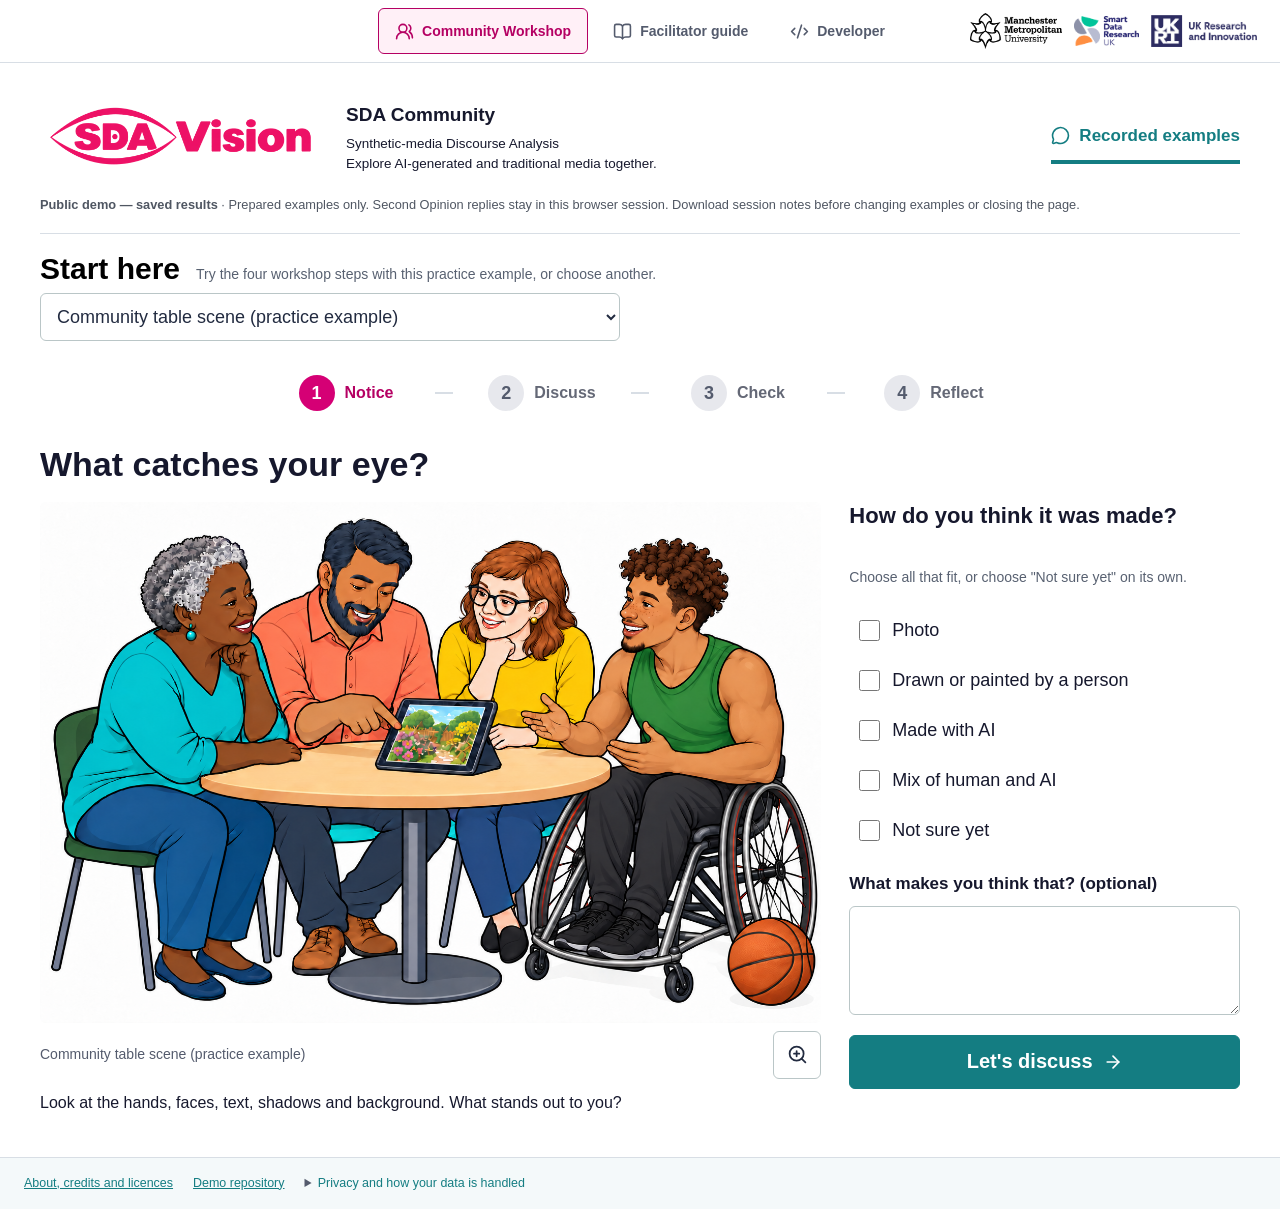
==== site/index.html @ c9534b3e "Add podcast source exploration and matching session previews" ====
<!doctype html>
<html lang="en" data-theme="studio">
  <head>
    <meta charset="UTF-8" />
    <meta name="viewport" content="width=device-width, initial-scale=1.0" />
    <title>SDA Vision | Synthetic media research and community workshops</title>
    <link rel="icon" type="image/png" href="./branding/sda-vision-favicon.png?v=20260927">
    <meta name="description" content="SDA Vision (Synthetic-media Discourse Analysis). Explore AI-generated and traditional media through prepared examples, saved assessments and community workshop activities.">
    <meta name="author" content="Dr Sam Martin, Synthetic Realities, Manchester Metropolitan University">
    <link rel="canonical" href="https://synthetic-realities.github.io/sda-vision-demo/">
    <link rel="sitemap" type="application/xml" href="https://synthetic-realities.github.io/sda-vision-demo/sitemap.xml">
    <meta property="og:type" content="website">
    <meta property="og:site_name" content="Synthetic Realities — SDA Vision">
    <meta property="og:locale" content="en_GB">
    <meta property="og:title" content="SDA Vision | Synthetic media research and community workshops">
    <meta property="og:description" content="SDA Vision (Synthetic-media Discourse Analysis). Explore AI-generated and traditional media through prepared examples, saved assessments and community workshop activities.">
    <meta property="og:url" content="https://synthetic-realities.github.io/sda-vision-demo/">
    <meta property="og:image" content="https://synthetic-realities.github.io/sda-vision-demo/guides/social-preview.png">
    <meta property="og:image:alt" content="SDA Vision Community Workshop with an illustrated discussion activity.">
    <meta name="twitter:card" content="summary_large_image">
    <meta name="twitter:title" content="SDA Vision | Synthetic media research and community workshops">
    <meta name="twitter:description" content="SDA Vision (Synthetic-media Discourse Analysis). Explore AI-generated and traditional media through prepared examples, saved assessments and community workshop activities.">
    <meta name="twitter:image" content="https://synthetic-realities.github.io/sda-vision-demo/guides/social-preview.png">
    <meta name="twitter:image:alt" content="SDA Vision Community Workshop with an illustrated discussion activity.">
    <script>
      // Apply the saved theme and text size before first paint so users do
      // not see a flash of the defaults. Defaults: Studio bright, standard size.
      try {
        var t = localStorage.getItem("sda-theme");
        document.documentElement.dataset.theme =
          ["studio", "dark", "light", "console", "pulse", "ppie"].indexOf(t) >= 0 ? t : "studio";
        var s = localStorage.getItem("sda-textsize");
        if (s === "large" || s === "workshop")
          document.documentElement.dataset.textsize = s;
      } catch (e) { /* storage unavailable: keep the defaults */ }
    </script>
    <script type="module" crossorigin src="./assets/main-IqiGsA6s.js"></script>
    <link rel="stylesheet" crossorigin href="./assets/main-DRxDLyf5.css">
  </head>
  <body>
    <div id="root"></div>
  </body>
</html>
---- site/assets/main-DRxDLyf5.css ----
.facilitator-guide{box-sizing:border-box;width:100%;margin:0;padding:8px 40px 24px;color:#172732;background:#fff;font:1.05rem/1.65 Arial,sans-serif}.facilitator-guide *{box-sizing:border-box}.facilitator-guide a{color:#086f75;text-underline-offset:3px}.facilitator-guide a:focus-visible{outline:3px solid #d50075;outline-offset:5px}.facilitator-guide .eyebrow{color:#b50063;text-transform:uppercase;font-weight:700;font-size:.8rem;letter-spacing:.08em}.facilitator-guide .hero{display:grid;grid-template-columns:minmax(0,1fr) 300px;grid-template-areas:"brand brand" "intro cover" "actions actions";gap:22px 32px;align-items:stretch;padding:0 0 26px}.facilitator-guide .guide-brand-row{grid-area:brand}.facilitator-guide .guide-intro{grid-area:intro;min-width:0}.facilitator-guide .guide-intro p:last-child{margin-bottom:0}.facilitator-guide .hero>.actions{grid-area:actions}.facilitator-guide .hero>figure{grid-area:cover;position:relative;margin:0;min-width:0}.facilitator-guide .hero .cover{position:absolute;right:0;height:100%;width:auto;max-width:100%;object-fit:contain;object-position:right top}.facilitator-guide h1{font-size:clamp(2.25rem,5vw,3.6rem);line-height:1.07;letter-spacing:-.025em;margin:12px 0 22px;max-width:720px}.facilitator-guide h2{font-size:1.8rem;line-height:1.2;margin:0 0 16px}.facilitator-guide h3{font-size:1.5rem;line-height:1.2;margin:6px 0 12px}.facilitator-guide p{margin:0 0 18px}.facilitator-guide .lead{font-size:1.3rem;line-height:1.5}.facilitator-guide .cover{width:100%;height:auto;box-shadow:0 5px 24px #14373d1a;border:1px solid #dbe6e7}.facilitator-guide .button{display:inline-flex;align-items:center;justify-content:center;background:#007e83;color:#fff;padding:12px 20px;border-radius:7px;text-decoration:none;font-weight:700;min-height:48px}.facilitator-guide .button:hover{background:#00646a}.facilitator-guide .actions{display:flex;gap:16px;align-items:center;flex-wrap:wrap}.facilitator-guide .steps{display:grid;grid-template-columns:repeat(4,1fr);gap:12px;padding:10px 0 36px}.facilitator-guide .steps span{padding:12px 16px;border-radius:6px;font-weight:700}.facilitator-guide .steps span:nth-child(1){background:#ffe36b}.facilitator-guide .steps span:nth-child(2){background:#bcebed}.facilitator-guide .steps span:nth-child(3){background:#ccebc9}.facilitator-guide .steps span:nth-child(4){background:#ffd6bb}.facilitator-guide .how{padding:30px 0;border-top:1px solid #dce5e6}.facilitator-guide .how ol{padding-left:24px;display:grid;gap:12px}.facilitator-guide .previews{padding:30px 0}.facilitator-guide .preview-grid{display:grid;grid-template-columns:repeat(2,minmax(0,1fr));gap:28px;margin-top:24px}.facilitator-guide .activity{padding:22px;background:#fff;border:1px solid #d5e2e3;border-radius:12px}.facilitator-guide .activity:first-child{border-top:6px solid #edcc45}.facilitator-guide .activity:last-child{border-top:6px solid #36bcc3}.facilitator-guide .activity figure{margin:18px 0 0}.facilitator-guide .activity img{display:block;width:100%;height:auto;border:1px solid #dce5e6}.facilitator-guide .activity figcaption{font-size:.875rem;margin-top:10px;color:#4a6067}.facilitator-guide .download{background:#eef7f7;border-left:5px solid #007e83;padding:28px;border-radius:8px;margin:24px 0 40px}.facilitator-guide .download small{display:block;margin-top:14px;color:#425960}.facilitator-guide .guide-credit{border-top:1px solid #d5e2e3;padding-top:24px;font-size:.875rem;color:#425960}@media(max-width:650px){.facilitator-guide{padding:8px 20px 20px}.facilitator-guide .hero{grid-template-columns:1fr;grid-template-areas:"brand" "intro" "cover" "actions";gap:20px;padding:0 0 16px}.facilitator-guide .hero>figure{display:block;max-width:300px;width:100%;justify-self:center}.facilitator-guide .hero .cover{position:static;display:block;height:auto;width:100%}.facilitator-guide .lead{font-size:1.2rem}.facilitator-guide .steps{grid-template-columns:repeat(2,1fr);gap:8px;padding-bottom:26px}.facilitator-guide .preview-grid{grid-template-columns:1fr;gap:22px}.facilitator-guide .activity{padding:16px}.facilitator-guide .download{padding:22px}.facilitator-guide h2{font-size:1.6rem}}.facilitator-guide .guide-brand-title{color:#ed116f;font-family:Arial Black,Arial,sans-serif;font-weight:900;font-size:clamp(1.9rem,3.5vw,2.8rem);line-height:1.15;letter-spacing:0;margin:4px 0 18px}.facilitator-guide .guide-invitation{font-size:1.65rem;font-weight:750;line-height:1.25;margin-bottom:20px}.facilitator-guide .guide-brand-row{display:flex;align-items:center;gap:24px;margin-bottom:0}.facilitator-guide .guide-brand-row .sda-brand-logo{width:220px;flex:none}.facilitator-guide .guide-brand-row .guide-brand-title{margin:0;font-size:clamp(1.5rem,2.5vw,2rem)}@media(max-width:650px){.facilitator-guide .hero{grid-template-columns:1fr}.facilitator-guide .guide-brand-row{gap:15px}.facilitator-guide .guide-brand-row .sda-brand-logo{width:150px}.facilitator-guide .guide-brand-row .guide-brand-title{font-size:1.25rem}}.audio-preview{position:relative;width:100%;min-width:0;padding:12px;color:#16383b;background:#f3f7f8;border-radius:6px}.audio-preview-artwork{display:grid;place-items:center;min-height:100px}.audio-preview-artwork img{display:block;width:100%;height:auto;object-fit:contain}.audio-preview-controls{position:relative;z-index:1;display:flex;flex-wrap:wrap;align-items:center;justify-content:center;gap:8px 14px;width:fit-content;max-width:100%;margin:12px auto 0;padding:8px 12px;background:#fff;border:1px solid #b8cdcf;border-radius:12px;box-shadow:0 2px 8px #16383b14}.audio-preview-badge{display:flex;align-items:center;gap:8px;color:#116d73;font-size:14px;font-weight:700}.audio-preview-controls audio{display:block;width:300px;max-width:100%;height:42px}@media(max-width:520px){.audio-preview{padding:8px}.audio-preview-controls{width:100%;padding:8px;gap:4px}}:root{color-scheme:dark;--bg: #0c1018;--panel: #141b27;--panel-2: #1b2433;--line: #27303f;--text: #e7edf5;--muted: #8d9bb0;--accent: #4f8cff;--good: #2fbf71;--warn: #f0a830;--danger: #ef5b5b;--partial: #d98324;--pending: #7c89a0;--on-accent: #ffffff;--pop: #4f8cff;--graph-bg: #0c1018;--graph-label: #aeb9cc;--graph-lit: #ffffff;--graph-pin: #ffd166;--radius: 12px}:root[data-theme=light]{color-scheme:light;--bg: #f2f4f8;--panel: #ffffff;--panel-2: #eaeef5;--line: #d3dae5;--text: #1c2433;--muted: #556275;--accent: #2f66d0;--good: #177a45;--warn: #8a5a00;--danger: #c23434;--partial: #96530f;--pending: #5d6b82;--on-accent: #ffffff;--pop: #2f66d0;--graph-bg: #ffffff;--graph-label: #47556b;--graph-lit: #1c2433;--graph-pin: #a8730a}:root[data-theme=console]{color-scheme:light;--bg: #f6f1e6;--panel: #ffffff;--panel-2: #f0f2ee;--line: #d9dede;--text: #252a2b;--muted: #596467;--accent: #0a7575;--good: #3e7a16;--warn: #8f6400;--danger: #c13f14;--partial: #9c5605;--pending: #5d6b78;--on-accent: #ffffff;--pop: #c0177b;--graph-bg: #ffffff;--graph-label: #4e5a5d;--graph-lit: #252a2b;--graph-pin: #8f6400}:root[data-theme=console] .topbar{background:linear-gradient(135deg,#17b7b7,#0da3a3);border-bottom-color:#0a7575}:root[data-theme=console] .topbar h1,:root[data-theme=console] .topbar p,:root[data-theme=console] .ver{color:#053238}:root[data-theme=console] .topbar p{opacity:.85}:root[data-theme=console] .logo{background:linear-gradient(135deg,#0a7575,#c0177b)}:root[data-theme=pulse]{color-scheme:dark;--bg: #0c1a1e;--panel: #122429;--panel-2: #193138;--line: #28464e;--text: #f3eedf;--muted: #9fb4af;--accent: #1fcfcf;--good: #82c341;--warn: #f7c51e;--danger: #ff7a4d;--partial: #e8963c;--pending: #82a0a8;--on-accent: #06282c;--pop: #ff5cae;--graph-bg: #0c1a1e;--graph-label: #a9beb9;--graph-lit: #f3eedf;--graph-pin: #f7c51e}:root[data-theme=pulse] .topbar{border-bottom:2px solid var(--pop)}:root[data-theme=pulse] .logo{background:linear-gradient(135deg,#f52fa0,#17b7b7)}:root[data-theme=pulse] .ver{color:var(--pop)}:root[data-theme=ppie]{color-scheme:light;--bg: #efece6;--panel: #ffffff;--panel-2: #f5f2ec;--line: #d8d3cb;--text: #2b2d42;--muted: #6b6b6b;--accent: #1a6b69;--good: #3e7a16;--warn: #8f6400;--danger: #c42b0e;--partial: #a64b00;--pending: #66716f;--on-accent: #ffffff;--pop: #c42b0e;--graph-bg: #ffffff;--graph-label: #4e5a58;--graph-lit: #2b2d42;--graph-pin: #8f6400}:root[data-theme=ppie] body,:root[data-theme=ppie] button,:root[data-theme=ppie] select,:root[data-theme=ppie] textarea{font-family:Arial,Helvetica Neue,sans-serif}:root[data-theme=ppie] h1,:root[data-theme=ppie] h2,:root[data-theme=ppie] h3{font-family:Arial Black,Arial Bold,Arial,sans-serif;letter-spacing:.01em}:root[data-theme=ppie] .mono{font-family:Courier New,ui-monospace,monospace}:root[data-theme=ppie] .topbar{border-bottom:3px solid transparent;border-image:linear-gradient(90deg,#e63312 0 25%,#ff751f 0 50%,#2aafab 0 75%,#7dd857 0) 1}:root[data-theme=ppie] .logo{background:linear-gradient(135deg,#1a6b69,#e63312)}:root[data-theme=ppie] .ver{color:var(--pop)}:root[data-textsize=large]{font-size:18.8px}:root[data-textsize=large] body{font-size:20px}:root[data-textsize=workshop]{font-size:21.6px}:root[data-textsize=workshop] body{font-size:23px;line-height:1.6}*{box-sizing:border-box}body{margin:0;font-family:-apple-system,BlinkMacSystemFont,Segoe UI,Roboto,sans-serif;font-size:17px;background:var(--bg);color:var(--text);line-height:1.55}h1,h2,h3{margin:0}button{font-family:inherit}.muted{color:var(--muted)}.small{font-size:.82rem}.mono{font-family:ui-monospace,SF Mono,Menlo,monospace;font-size:.82rem}.topbar{display:flex;justify-content:space-between;align-items:center;gap:1rem;padding:1rem 1.5rem;border-bottom:1px solid var(--line);background:var(--panel);flex-wrap:wrap}.brand{display:flex;gap:.9rem;align-items:center}.logo{width:44px;height:44px;border-radius:10px;display:grid;place-items:center;background:linear-gradient(135deg,var(--accent),#8a5bff);font-weight:700;color:#fff}.topbar h1{font-size:1.25rem}.ver{color:var(--accent);font-size:.9rem}.dev-badge{margin-left:.5rem;font-size:.62rem;font-weight:700;letter-spacing:.08em;background:var(--warn);color:var(--bg);padding:.1rem .4rem;border-radius:5px;vertical-align:middle}.dev-badge.demo-badge{background:var(--accent);color:var(--on-accent)}.showcase-banner{margin:0;padding:.7rem 1.5rem;font-size:.85rem;line-height:1.5;background:linear-gradient(90deg,#4f8cff29,#4f8cff0f);border-bottom:1px solid var(--line);color:var(--text)}.showcase-banner strong{color:var(--accent)}.view-toggle{margin-top:.4rem;font-size:.72rem;background:var(--panel-2);border:1px solid var(--line);color:var(--muted);padding:.25rem .55rem;border-radius:7px;cursor:pointer}.view-toggle:hover{border-color:var(--accent);color:var(--text)}.theme-btn{flex:none;font-size:.72rem;background:var(--panel-2);border:1px solid var(--line);color:var(--muted);padding:.3rem .65rem;border-radius:999px;cursor:pointer}.theme-btn:hover{border-color:var(--accent);color:var(--text)}.theme-select{flex:none;font-size:.72rem;background:var(--panel-2);border:1px solid var(--line);color:var(--muted);padding:.28rem .5rem;border-radius:999px;cursor:pointer;font-family:inherit}.theme-select:hover{border-color:var(--accent);color:var(--text)}.topbar p{margin:.15rem 0 0;color:var(--muted);font-size:.82rem;max-width:48ch}.chips{display:flex;gap:.4rem;flex-wrap:wrap}.chip{font-size:.72rem;padding:.25rem .6rem;border-radius:999px;border:1px solid var(--line);background:var(--panel-2);color:var(--muted);display:inline-flex;gap:.35rem;align-items:center}.chip:before{content:"";width:7px;height:7px;border-radius:50%;background:var(--pending)}.chip.ready:before{background:var(--good)}.chip.unconfigured:before,.chip.missing:before{background:var(--danger)}.chip.pending:before{background:var(--warn)}.chip.disabled:before{background:var(--pending)}.layout{display:grid;grid-template-columns:360px 1fr;gap:1.25rem;padding:1.25rem 1.5rem;align-items:start}@media(max-width:900px){.layout{grid-template-columns:1fr}}.layout>*{min-width:0}.panel{background:var(--panel);border:1px solid var(--line);border-radius:var(--radius);padding:1.1rem}.left-col{display:grid;gap:1.25rem;align-content:start;min-width:0}.left-col>*{min-width:0}.results-panel{min-width:0}.evidence-cols>*,.graph-wrap>*,.batch-rows,.batch-item,.batch-detail{min-width:0}.batch-queue-summary{cursor:pointer;font-size:.95rem;overflow-wrap:anywhere}.batch-queue-summary:focus-visible{outline:2px solid var(--accent);outline-offset:5px}.batch-queue-content{margin-top:.8rem;min-width:0}.queue-actions{display:flex;gap:.4rem;flex-wrap:wrap;align-items:center}.small-btn{font-size:.72rem;padding:.3rem .5rem}.qrun{font-size:.6rem;font-weight:700;letter-spacing:.05em;text-transform:uppercase;color:var(--good);border:1px solid var(--good);border-radius:5px;padding:.05rem .3rem;flex:none}.qrow.run{opacity:.55}.batch-next{margin:.6rem 0 0;font-size:.8rem;color:var(--accent)}.batch-next code{color:var(--text)}.queue-list{list-style:none;margin:.7rem 0;padding:0;display:grid;grid-template-columns:minmax(0,1fr);gap:.35rem;max-height:300px;overflow-y:auto;overflow-x:hidden}.qrow{display:flex;align-items:center;gap:.5rem;padding:.3rem;border:1px solid var(--line);border-radius:8px;background:var(--panel-2)}.qrow.on{border-color:var(--accent)}.qrow.disabled{opacity:.45}.qthumb{width:38px;height:38px;border-radius:6px;object-fit:cover;flex:none;background:var(--bg)}.qthumb.qtype{display:grid;place-items:center;font-size:.6rem;font-weight:700;color:var(--muted);border:1px solid var(--line)}.qname{flex:1;min-width:0;font-size:.78rem;overflow:hidden;text-overflow:ellipsis;white-space:nowrap}.qremove{background:transparent;border:0;color:var(--muted);font-size:1.1rem;cursor:pointer;line-height:1}.qremove:hover{color:var(--danger)}.queue-foot{display:flex;justify-content:space-between;align-items:center;gap:.5rem;margin-top:.5rem}.queue-foot .primary{width:auto;margin:0}.batch-rows{display:grid;grid-template-columns:minmax(0,1fr);gap:.5rem}.batch-item{border:1px solid var(--line);border-radius:10px;overflow:hidden}.batch-item-head{width:100%;display:flex;align-items:center;gap:.6rem;padding:.5rem .6rem;background:var(--panel-2);border:0;color:var(--text);cursor:pointer;text-align:left}.batch-item-head:hover{background:var(--line)}.batch-meta{white-space:nowrap}.batch-caret{color:var(--muted)}.batch-detail{padding:.4rem;background:var(--panel)}.batch-detail .results-panel{border:0;padding:.4rem}.graph-toggle{display:flex;align-items:center;gap:.4rem;font-size:.75rem;color:var(--muted);margin-bottom:.6rem;cursor:pointer}.mode-toggle{display:flex;gap:.4rem;background:var(--panel-2);padding:.25rem;border-radius:10px}.mode{flex:1;padding:.5rem;border:0;border-radius:8px;background:transparent;color:var(--muted);font-weight:600;cursor:pointer}.mode.active{background:var(--accent);color:var(--on-accent)}.dropzone{display:grid;place-items:center;min-height:180px;margin-top:.9rem;border:1.5px dashed var(--line);border-radius:10px;cursor:pointer;background:var(--panel-2);overflow:hidden;transition:border-color .15s}.dropzone.drag{border-color:var(--accent)}.dropzone.demo{cursor:default;border-style:solid}.drop-empty{text-align:center;color:var(--muted);display:grid;gap:.25rem;padding:1rem}.drop-empty strong{color:var(--text)}.preview{width:100%;max-height:280px;object-fit:contain}.preview-audio{width:100%;margin:1rem 0}.preview-stack{display:flex;flex-direction:column;gap:.4rem;align-items:center;width:100%}.preview-stack .preview{max-height:200px}.preview-stack .preview-audio{margin:.2rem 0}.preview-stack small{word-break:break-all;text-align:center}.preview-doc{display:grid;place-items:center;gap:.25rem;padding:2rem 1rem;text-align:center;color:var(--muted)}.preview-doc strong{font-size:1.6rem;color:var(--accent);letter-spacing:.05em}.preview-doc small{word-break:break-all}.preview-name{overflow-wrap:anywhere}.field{display:grid;gap:.35rem;margin-top:.9rem;font-size:.85rem}textarea{width:100%;background:var(--panel-2);border:1px solid var(--line);border-radius:8px;color:var(--text);padding:.6rem;resize:vertical;font-family:inherit}.primary{width:100%;margin-top:.9rem;padding:.7rem;border:0;border-radius:9px;background:var(--accent);color:var(--on-accent);font-weight:700;cursor:pointer;font-size:.95rem}.primary:disabled{opacity:.45;cursor:not-allowed}.ghost{background:transparent;border:1px solid var(--line);color:var(--text);padding:.5rem .9rem;border-radius:8px;cursor:pointer}.examples{margin-top:.8rem;display:grid;gap:.4rem}.example-buttons{display:flex;flex-direction:column;gap:.3rem}.example-btn{text-align:left;background:var(--panel-2);border:1px solid var(--line);color:var(--text);padding:.4rem .6rem;border-radius:7px;cursor:pointer;font-size:.8rem;overflow-wrap:anywhere}.example-btn:hover{border-color:var(--accent)}.example-row{display:flex;gap:.3rem;align-items:stretch}.example-row .example-btn{flex:1;min-width:0}.example-dl{display:grid;place-items:center;width:2rem;flex:none;background:var(--panel-2);border:1px solid var(--line);color:var(--muted);border-radius:7px;text-decoration:none;font-size:.85rem}a.example-dl:hover{border-color:var(--accent);color:var(--text)}.example-dl.off{opacity:.45;cursor:help}.corpus{margin-top:.9rem;font-size:.85rem}.corpus summary{cursor:pointer;color:var(--accent)}.corpus-browser{margin-top:.6rem;max-height:260px;overflow:auto;display:grid;gap:.3rem}.corpus-label{font-weight:600;color:var(--muted);margin-top:.4rem;font-size:.75rem;text-transform:uppercase;letter-spacing:.04em}.corpus-file{padding:.3rem .5rem;border-radius:6px;cursor:pointer;color:var(--text);border:0;background:transparent;text-align:left;width:100%;overflow-wrap:anywhere}.corpus-file:hover{background:var(--panel-2)}.consensus{border-radius:10px;padding:1rem;margin-bottom:1rem;border:1px solid var(--line);background:var(--panel-2)}.consensus.empty{text-align:center}.consensus-head{display:flex;align-items:center;gap:1rem;flex-wrap:wrap}.gauge{width:64px;height:64px;border-radius:50%;display:grid;place-items:center;font-weight:700;flex:none}.gauge span{width:50px;height:50px;border-radius:50%;background:var(--panel-2);display:grid;place-items:center}.consensus h2{font-size:1.15rem}.consensus .expl{margin:.5rem 0 0;color:var(--muted);font-size:.85rem}.consensus .disclaimer{margin:.6rem 0 0;font-size:.75rem;color:var(--muted);font-style:italic}.badge{padding:.15rem .5rem;border-radius:6px;font-size:.72rem;font-weight:600}.badge.high{background:#2fbf712e;color:var(--good)}.badge.medium{background:#f0a8302e;color:var(--warn)}.badge.low{background:#7c89a033;color:var(--muted)}.doc-info{background:var(--panel-2);border:1px solid var(--line);border-radius:8px;padding:.6rem .8rem;margin-bottom:.8rem;font-size:.82rem}.doc-info ul{margin:.4rem 0 0;padding-left:1.1rem;color:var(--muted)}.deep-pass{display:flex;align-items:center;gap:.6rem;margin-top:.55rem;flex-wrap:wrap}.deep-pass .small{max-width:34rem}.frame-chip .frame-dl{display:block;margin-top:.3rem;font-size:.62rem;line-height:1.25;padding:.2rem .4rem;background:none;border:1px solid var(--line);border-radius:6px;color:var(--muted);cursor:pointer;max-width:9.5rem;white-space:normal}.frame-chip .frame-dl:hover{color:var(--text);border-color:var(--accent)}.so-steps{background:var(--panel-2);border:1px solid var(--line);border-radius:8px;padding:.6rem .9rem;margin:.5rem 0 .7rem;font-size:.8rem}.so-steps-head{margin:0 0 .35rem}.so-steps ol{margin:.2rem 0 .4rem;padding-left:1.2rem}.so-steps li{margin-bottom:.3rem;color:var(--muted)}.so-steps li strong{color:var(--text)}.so-steps-note{margin:.3rem 0 0;color:var(--muted);font-style:italic}.so-verify{font-size:.78rem;color:var(--muted);margin:.45rem 0 .2rem}.so-verify a{color:var(--accent)}.so-btn:disabled{opacity:.45;cursor:not-allowed}.so-col{display:flex;flex-direction:column;gap:.4rem;flex:1;min-width:260px}.so-col .so-btn{flex:1;min-width:0}.so-col .so-verify{margin:0}.frame-strip{display:flex;gap:.5rem;flex-wrap:wrap;margin-bottom:1rem}.frame-chip{display:grid;gap:.1rem;place-items:center;min-width:64px;padding:.4rem .6rem;border-radius:8px;border:1px solid var(--line);background:var(--panel-2)}.frame-chip .frame-label{font-size:.7rem;color:var(--muted)}.frame-chip .frame-rating{font-weight:700;font-size:1.05rem}.frame-chip.synthetic_likely{border-color:var(--danger)}.frame-chip.synthetic_likely .frame-rating{color:var(--danger)}.frame-chip.partially_synthetic{border-color:var(--partial)}.frame-chip.partially_synthetic .frame-rating{color:var(--partial)}.frame-chip.authentic_likely{border-color:var(--good)}.frame-chip.authentic_likely .frame-rating{color:var(--good)}.table-wrap{overflow-x:auto;border:1px solid var(--line);border-radius:10px}table.report{width:100%;border-collapse:collapse;font-size:.85rem}.report th{text-align:left;padding:.6rem .7rem;background:var(--panel-2);color:var(--muted);font-weight:600;white-space:nowrap}.report td{padding:.6rem .7rem;border-top:1px solid var(--line);vertical-align:top}.report tr.placeholder-row td{text-align:center;color:var(--muted);padding:1.5rem}.prov-name{font-weight:600}.prov-model{color:var(--muted);font-size:.72rem}.pill{padding:.12rem .5rem;border-radius:999px;font-size:.72rem;font-weight:600;white-space:nowrap}.pill.ok{background:#2fbf7129;color:var(--good)}.pill.error,.pill.timeout{background:#ef5b5b29;color:var(--danger)}.pill.unconfigured{background:#7c89a02e;color:var(--muted)}.pill.pending{background:#f0a83029;color:var(--warn)}.pill.disabled{background:#7c89a029;color:var(--pending)}.verdict{font-weight:600}.verdict.synthetic_likely{color:var(--danger)}.verdict.partially_synthetic{color:var(--partial)}.verdict.authentic_likely{color:var(--good)}.verdict.inconclusive,.verdict.not_applicable{color:var(--muted)}.bar{position:relative;width:120px;height:16px;border-radius:8px;background:var(--line);overflow:hidden}.bar>i{position:absolute;inset:0 auto 0 0;border-radius:8px}.bar small{position:absolute;right:6px;top:0;font-size:.7rem;line-height:16px;color:var(--text)}:root[data-theme=light] .bar small,:root[data-theme=console] .bar small,:root[data-theme=ppie] .bar small{color:#10151d;text-shadow:0 0 3px rgba(255,255,255,.8),0 0 1px rgba(255,255,255,.9)}:root[data-theme=pulse] .bar small{text-shadow:0 0 3px rgba(6,26,30,.9),0 0 1px rgba(6,26,30,1)}.evidence{color:var(--muted)}.evidence ul{margin:0;padding-left:1.1rem}.evidence li{margin:.1rem 0}.provenance-verdict-note{display:block;color:var(--muted);margin-top:.3rem}.provenance-evidence{min-width:220px;overflow-wrap:anywhere}.provenance-evidence p{margin:0 0 .65rem}.provenance-evidence dl{display:grid;grid-template-columns:minmax(85px,1fr) minmax(0,2fr);gap:.3rem .7rem;margin:0 0 .65rem}.provenance-evidence dt{font-weight:600}.provenance-evidence dd{margin:0}.evidence details summary{cursor:pointer;margin:.4rem 0}.decision-block{margin-top:1rem}.evidence-cols{display:grid;grid-template-columns:1fr 1fr;gap:1rem}@media(max-width:720px){.evidence-cols{grid-template-columns:1fr}}.evidence-col{background:var(--panel-2);border:1px solid var(--line);border-radius:10px;padding:.8rem}.evidence-col h3{font-size:.85rem;margin-bottom:.5rem}.evidence-col.supporting{border-left:3px solid var(--good)}.evidence-col.not-decisive{border-left:3px solid var(--pending)}.ev-item{padding:.4rem 0;border-top:1px solid var(--line);font-size:.82rem}.ev-item:first-of-type{border-top:0}.ev-head{display:flex;justify-content:space-between;gap:.5rem}.ev-name{font-weight:600}.ev-rating{color:var(--muted);font-size:.75rem}.ev-note{color:var(--muted);margin-top:.15rem}.ev-why{color:var(--warn);margin-top:.25rem;font-size:.78rem}.ev-empty{color:var(--muted);font-size:.8rem}.trace{margin-top:.8rem;font-size:.82rem}.trace summary{cursor:pointer;color:var(--accent)}.trace ol{margin:.5rem 0 0;padding-left:1.2rem;color:var(--muted)}.trace li{margin:.2rem 0}.trace code{color:var(--text)}.second-opinion{margin-top:1rem;display:grid;gap:.5rem}.so-buttons{display:flex;gap:.6rem;flex-wrap:wrap}.so-btn{display:grid;gap:.2rem;flex:1;min-width:200px;padding:.6rem .8rem;border:1px solid var(--line);border-radius:9px;background:var(--panel-2);color:var(--text);cursor:pointer;text-align:left}.so-btn:hover{border-color:var(--accent)}.so-btn strong{font-size:.88rem}.so-btn small{color:var(--muted);font-size:.72rem}.so-shared{color:var(--muted);font-size:.75rem}.so-prompt-backup{min-width:0;margin:12px 0}.so-prompt-heading{display:flex;flex-wrap:wrap;align-items:center;justify-content:space-between;gap:8px 12px;margin-bottom:8px}.so-prompt-heading label{font-weight:700}.so-prompt-heading button{display:inline-flex;align-items:center;gap:7px;min-height:44px}.so-prompt-backup textarea{display:block;width:100%;min-height:144px;resize:vertical;padding:12px;border:1px solid var(--line);border-radius:6px;background:var(--panel-2);color:var(--text);font:inherit;font-size:14px;line-height:1.5}.so-prompt-note{margin-top:.4rem;font-size:.75rem;color:var(--muted)}.so-attest{display:flex;align-items:center;gap:.5rem;flex-wrap:wrap}.so-attest select{background:var(--panel-2);border:1px solid var(--line);color:var(--text);border-radius:6px;padding:.25rem .4rem;font:inherit;font-size:.75rem}.so-attest select:focus{border-color:var(--accent);outline:none}.so-attest small{font-size:.72rem}.annotation-lane{margin-top:1rem}.annotation-lane h3{font-size:.95rem;margin-bottom:.3rem}.al-run{display:flex;gap:.8rem;align-items:center;flex-wrap:wrap;margin:.4rem 0}.al-notes{margin:.3rem 0 .3rem 1.1rem}.al-pointer{border:1px solid var(--line);border-radius:8px;padding:.6rem;margin-top:.6rem}.al-pointer p{margin:.3rem 0;font-size:.82rem}.al-check{margin-top:.4rem;border-top:1px dashed var(--line);padding-top:.4rem;font-size:.8rem}.al-check-form{display:grid;gap:.4rem}.al-check-fields{display:flex;gap:.5rem;flex-wrap:wrap}.al-check-fields select,.al-check-fields input{background:var(--panel-2);border:1px solid var(--line);color:var(--text);border-radius:6px;padding:.3rem .4rem;font:inherit;font-size:.78rem}.al-check textarea{width:100%;resize:vertical;background:var(--panel-2);border:1px solid var(--line);color:var(--text);border-radius:8px;padding:.45rem;font:inherit;font-size:.8rem}.al-check-actions{display:flex;gap:.6rem}.toast{margin-top:.4rem;font-size:.78rem;color:var(--good)}.so-pastes{display:grid;gap:.6rem;margin-top:.3rem}.so-paste{display:grid;gap:.3rem;margin-top:.3rem}.so-note{margin-bottom:.5rem}.so-note strong{display:block;font-size:.78rem;color:var(--accent);margin-bottom:.15rem}.so-read{font-size:.78rem;font-weight:600;color:var(--text);margin-bottom:.2rem}.so-score{display:block;font-size:.74rem;margin-top:.15rem}.so-score strong{color:var(--accent)}.so-paste>span{font-size:.8rem;color:var(--muted)}.so-paste textarea{width:100%;resize:vertical;background:var(--panel-2);border:1px solid var(--line);color:var(--text);border-radius:8px;padding:.55rem;font:inherit;font-size:.82rem}.so-paste textarea:focus{border-color:var(--accent);outline:none}.so-paste small{font-size:.72rem}.extras{margin-top:1rem;display:grid;gap:1rem}.extra-block h3{font-size:.9rem;margin-bottom:.3rem}.tags{display:flex;gap:.4rem;flex-wrap:wrap}.tag{background:var(--panel-2);border:1px solid var(--line);padding:.2rem .55rem;border-radius:999px;font-size:.78rem}.citation{background:var(--panel-2);border:1px solid var(--line);border-radius:10px;padding:.8rem}.citation .cite-text{font-size:.8rem;color:var(--text)}.extra-actions{display:flex;gap:.6rem;flex-wrap:wrap}.diffusion-wrap{padding:0 1.5rem 1.25rem}.diffusion-panel{display:grid;gap:.8rem}.diffusion-head h2{font-size:1.1rem}.diffusion-controls{display:flex;gap:1rem;align-items:flex-end;flex-wrap:wrap}.diffusion-controls label{display:grid;gap:.25rem;font-size:.78rem;color:var(--muted)}.diffusion-controls select,.diffusion-controls input[type=range]{background:var(--panel-2);border:1px solid var(--line);color:var(--text);border-radius:7px;padding:.35rem}.diffusion-controls .primary,.diffusion-controls .ghost{width:auto;margin:0}.graph-wrap{display:grid;grid-template-columns:1fr 220px;gap:.8rem}@media(max-width:800px){.graph-wrap{grid-template-columns:1fr}}.graph-svg{width:100%;height:520px;background:var(--graph-bg);border:1px solid var(--line);border-radius:10px;touch-action:none}.graph-info{background:var(--panel-2);border:1px solid var(--line);border-radius:10px;padding:.8rem;font-size:.82rem;align-self:start;overflow-wrap:anywhere;word-break:break-word}.graph-info strong{display:block;margin-bottom:.3rem;word-break:break-all;overflow-wrap:anywhere}.graph-controls{display:grid;gap:.4rem;margin-bottom:.6rem;padding-bottom:.5rem;border-bottom:1px solid var(--line)}.graph-controls select{background:var(--panel);border:1px solid var(--line);color:var(--text);border-radius:6px;padding:.2rem;margin-left:.4rem;font-size:.75rem}.graph-toggle.colour-by{display:grid;gap:.25rem;align-items:stretch}.graph-toggle.colour-by>span{white-space:nowrap}.graph-toggle.colour-by select{margin-left:0;width:100%;min-width:0}.graph-story{background:var(--panel-2);border:1px solid var(--line);border-left:3px solid var(--accent);border-radius:10px;padding:.9rem 1rem}.graph-story h3{font-size:.85rem;margin-bottom:.4rem}.graph-story p{margin:0;font-size:.9rem;line-height:1.6}.graph-story-head{display:flex;justify-content:space-between;align-items:center;gap:.6rem;flex-wrap:wrap;margin-bottom:.5rem}.story-tiers{display:flex;gap:.3rem;flex-wrap:wrap}.story-tiers .tier{background:var(--panel);border:1px solid var(--line);color:var(--muted);border-radius:999px;padding:.2rem .7rem;font-size:.74rem;cursor:pointer}.story-tiers .tier.active{background:var(--accent);border-color:var(--accent);color:var(--on-accent)}.pin-tag{display:inline-block;margin-bottom:.4rem;font-size:.7rem;color:var(--warn)}.graph-thumb{width:100%;max-height:150px;object-fit:contain;border-radius:8px;border:1px solid var(--line);background:var(--bg);margin-bottom:.5rem}.graph-info dl{display:grid;gap:.2rem;margin:.5rem 0 0}.graph-info dl>div{display:flex;justify-content:space-between;gap:.5rem}.graph-info dt{color:var(--muted)}.graph-legend{margin-top:.8rem;display:grid;gap:.3rem;color:var(--muted);font-size:.72rem;border-top:1px solid var(--line);padding-top:.5rem}.legend-swatches{display:grid;gap:.25rem;margin-bottom:.2rem}.legend-item{display:flex;align-items:center;gap:.4rem;color:var(--text)}.legend-item>i{width:11px;height:11px;border-radius:50%;flex:none;border:1px solid rgba(0,0,0,.3)}.foot{padding:1rem 1.5rem;color:var(--muted);font-size:.78rem;border-top:1px solid var(--line)}.foot a{color:var(--accent);cursor:pointer}.privacy{max-width:70ch}.media-tabs{display:flex;gap:.25rem;margin-top:.7rem;border-bottom:1px solid var(--line)}.media-tabs [role=tab]{min-height:44px;border:0;border-bottom:3px solid transparent;border-radius:0;padding:.5rem .8rem;background:transparent;color:var(--muted);font-weight:600;letter-spacing:0}.media-tabs [aria-selected=true]{color:var(--accent);border-bottom-color:var(--accent)}.media-tabs [role=tab]:focus-visible{outline:2px solid var(--accent);outline-offset:-2px}.media-tab-panel[hidden]{display:none!important}.media-notes{margin-top:.5rem;color:var(--muted)}.soundtrack-section{margin:.5rem 0 1rem;padding:0;overflow-wrap:anywhere}.soundtrack-section h3{margin-top:0}.audio-table-wrap{border-radius:8px}.audio-table{min-width:600px;table-layout:fixed}.audio-table th:nth-child(1){width:22%}.audio-table th:nth-child(2){width:16%}.audio-table th:nth-child(3){width:25%}.audio-details,.audio-actions,.audio-observation{margin-top:.8rem;padding-top:.7rem;border-top:1px solid var(--line)}.soundtrack-section summary{cursor:pointer;font-size:.85rem;font-weight:600}.soundtrack-section h4{margin:1rem 0 .5rem}.audio-track{padding:.5rem 0}.audio-track p{margin:.25rem 0}.audio-selection{display:flex;gap:1rem;flex-wrap:wrap;margin:.5rem 0}.audio-selection label{display:grid;gap:.3rem}.audio-selection input,.audio-selection select{width:9rem;max-width:100%}.audio-consent{display:flex;align-items:flex-start;gap:.6rem;margin:.75rem 0;font-size:.9rem}.audio-consent input{flex:0 0 auto;width:1rem;height:1rem;margin-top:.2rem}.audio-observation{margin:.75rem 0}.batch-queue .queue-actions>label{min-width:0;max-width:100%}.batch-queue select{max-width:100%;min-width:0}.session-downloads .extra-actions{flex-wrap:wrap}.public-demo-note,.topbar .public-demo-note{width:100%;max-width:none;margin:0;color:var(--muted);font-size:.8rem;line-height:1.45}.topbar>.public-demo-note{flex-basis:100%}.footer-links{display:flex;flex-wrap:wrap;align-items:baseline;gap:.65rem 1.25rem}.footer-links .privacy{flex:1 1 250px;margin:0}.footer-links .privacy[open]{flex-basis:100%}.footer-links .privacy>summary{margin:0;padding:0}.example-loading{position:sticky;top:0;z-index:20;display:flex;align-items:center;gap:12px;margin:0;padding:14px 24px;background:#cf006d;color:#fff;border-bottom:2px solid #94004e}.example-loading span:not(.loading-spinner){display:block;font-size:.85rem}.loading-spinner{width:22px;height:22px;flex:none;border:3px solid #ffffff70;border-top-color:#fff;border-radius:50%;animation:example-spin 1s linear infinite}@keyframes example-spin{to{transform:rotate(360deg)}}@media(prefers-reduced-motion:reduce){.loading-spinner{animation:none}}.example-load-error{margin:0;padding:14px 24px;color:var(--danger);border-bottom:1px solid var(--line)}.media-play-prompt{margin:16px 0 10px}.media-play-prompt h3{margin:0 0 5px;font-size:1.1rem}.media-play-prompt p{margin:0}.developer-media-meta{display:flex;align-items:center;justify-content:space-between;gap:12px}.developer-media-meta .preview-name{min-width:0}.media-enlarge{flex:0 0 auto;padding:8px}.developer-media-dialog{width:min(1200px,94vw);max-height:94dvh;box-sizing:border-box;padding:24px;border:1px solid var(--line);border-radius:8px;background:var(--panel);color:var(--text)}.developer-media-dialog::backdrop{background:#141e23bf}.developer-media-dialog h2{margin:0 50px 18px 0;font-size:1.1rem;overflow-wrap:anywhere}.media-dialog-close{position:absolute;top:12px;right:12px}.developer-media-dialog .preview{width:100%;max-height:76dvh;object-fit:contain}.developer-media-dialog .audio-preview{width:100%}@media(max-width:600px){.developer-media-dialog{padding:18px 12px}}.batch-example-picker{margin:14px 0;padding:12px;border:1px solid var(--line);border-radius:8px;min-width:0}.batch-example-picker legend{font-weight:600;padding:0 6px}.batch-example-choices{display:grid;grid-template-columns:repeat(auto-fit,minmax(min(230px,100%),1fr));gap:6px 14px}.batch-example-choices label{display:flex;align-items:center;gap:8px;min-height:36px;cursor:pointer;overflow-wrap:anywhere}.batch-example-choices input{flex:0 0 auto;width:18px;height:18px}.batch-example-choices .already-queued{color:var(--muted)}.empty-results-action{display:flex;justify-content:center;margin-top:.9rem}.sda-brand-logo{display:block;width:320px;max-width:100%;height:auto;object-fit:contain}.sda-brand-heading{margin:0;line-height:1}.presentation-shell[data-view=developer] .sda-brand-logo{width:265px}.presentation-shell[data-view=developer] .topbar h1{align-items:center;margin:0}@media(max-width:650px){.sda-brand-logo{width:280px}}.report-cell-label{display:none}.report-cell-content{min-width:0;overflow-wrap:anywhere}.responsive-report{table-layout:fixed}.responsive-report th{white-space:normal;overflow-wrap:anywhere}.responsive-report th:last-child{width:30%}.responsive-report .bar{width:100%;max-width:120px;min-width:50px}.responsive-report .provenance-evidence{min-width:0}.responsive-report-wrap:focus-visible{outline:3px solid var(--accent);outline-offset:3px}.responsive-report summary{min-height:44px;display:list-item;padding:8px 0}@media(max-width:1500px),(pointer:coarse){.responsive-report-wrap{overflow:visible;border:0}.responsive-report,.responsive-report tbody{display:block;width:100%;min-width:0}.responsive-report thead{position:absolute;width:1px;height:1px;padding:0;margin:-1px;overflow:hidden;clip:rect(0,0,0,0);white-space:nowrap;border:0}.responsive-report tbody tr{display:block;margin:0 0 16px;padding:8px 14px;border:1px solid var(--line);border-radius:6px;background:var(--panel)}.responsive-report tbody td{display:grid;grid-template-columns:minmax(100px,28%) minmax(0,1fr);gap:8px 14px;padding:10px 0;width:auto}.responsive-report tbody td:first-child{border-top:0}.responsive-report .report-cell-label{display:block;font-weight:600;color:var(--text)}.responsive-report tbody td.evidence{display:block}.responsive-report td.evidence .report-cell-label{margin-bottom:8px}.responsive-report tbody tr.placeholder-row td{display:block}.responsive-report .pill{white-space:normal;display:inline-block}.responsive-report .prov-name{font-size:1rem}.responsive-report .provenance-evidence dl{grid-template-columns:minmax(0,1fr)}}.assessment-label{font-weight:750;color:var(--accent);text-transform:uppercase;letter-spacing:.04em}.assessment-rating{padding:.8rem;border-left:3px solid var(--accent);background:var(--panel)}.assessment-coverage,.credential-summary,.claim-context{overflow-wrap:anywhere}.credential-summary,.claim-context{border:1px solid var(--line);border-radius:.6rem;padding:1rem;margin:1rem 0}.credential-summary h3,.claim-context h3{margin-top:0}.confidence-context,.recorded-evidence{margin:1rem 0}.confidence-context summary,.recorded-evidence summary{cursor:pointer;font-weight:650}.preserve-lines,.workshop-carried-notes p{white-space:pre-wrap;overflow-wrap:anywhere}.workshop-carried-notes>div{border-left:3px solid var(--accent);padding-left:.8rem;margin:1rem 0}.workshop-feedback{overflow-anchor:none}.community-review-findings{grid-column:1 / -1;padding:1rem 0}.community-review-findings>summary{font-size:1.15rem;font-weight:700;cursor:pointer}.community-stage-heading h2{scroll-margin-top:1rem}.theme-control{display:inline-flex;align-items:center;gap:.4rem;font-size:.85rem}.selected-example{outline:2px solid var(--accent);outline-offset:1px;font-weight:700}.batch-input-context{padding:1rem;border:1px solid var(--line);border-radius:.5rem}.batch-loading{position:sticky;top:0;z-index:30}.transcript-reading{color:var(--text);background:var(--panel);white-space:normal}.provider-rating{display:flex;align-items:center;gap:.6rem;min-width:0}.provider-rating>.bar{flex:1}.provider-rating>strong{font-size:.9rem}.example-loading{position:sticky;top:0;z-index:30}:root[data-theme=studio],:root[data-presentation=developer]:is([data-theme=light],[data-theme=console],[data-theme=ppie]){color-scheme:light;--bg: #ffffff;--panel: #ffffff;--panel-2: #f0f8f8;--line: #d8e2e5;--text: #202338;--muted: #53616b;--accent: #147d82;--on-accent: #ffffff;--pop: #b50063;--good: #27713d;--warn: #865e00;--danger: #ba3e24;--partial: #945600;--pending: #5d6878;--radius: 6px;--graph-bg: #ffffff;--graph-label: #53616b;--graph-lit: #202338;--graph-pin: #865e00}:root[data-presentation=developer][data-theme=light]{--accent: #2f66b6;--panel-2: #f2f6fc}:root[data-presentation=developer][data-theme=ppie]{--accent: #196e68;--pop: #b52d18}:root[data-presentation=developer][data-theme=console]{--accent: #087878;--panel-2: #eaf8f6}.presentation-shell[data-view=developer]{--radius: 6px}.presentation-shell[data-view=developer] :is(h1,h2,h3,h4,button,select,label,.dev-badge,.corpus-label){letter-spacing:0}.presentation-shell[data-view=developer] .topbar{display:grid;grid-template-columns:auto minmax(0,1fr);padding:1.25rem 1.75rem;gap:.55rem 1.5rem;background:var(--panel);border-bottom:3px solid var(--accent);border-image:none}.presentation-shell[data-view=developer] .brand{min-width:0;align-items:flex-start;gap:1rem}.presentation-shell[data-view=developer] .brand>div{min-width:0}.presentation-shell[data-view=developer] .topbar h1{display:flex;align-items:baseline;flex-wrap:wrap;gap:8px 14px}.presentation-shell[data-view=developer] .brand-meta{display:inline-flex;align-items:center;flex:none;font-family:inherit;font-weight:500}.presentation-shell[data-view=developer] .topbar p{max-width:none;color:var(--muted);opacity:1;font-size:.86rem;margin:0}.presentation-shell[data-view=developer] .ver{color:var(--muted);font-weight:500;font-size:.8rem;white-space:nowrap}.presentation-shell[data-view=developer] .dev-badge{background:#ffdf35;color:#292734;font-size:.65rem;vertical-align:middle}.presentation-shell[data-view=developer] .chips{max-width:none;min-width:0;gap:.45rem;align-items:center;justify-content:space-between}.presentation-shell[data-view=developer] .chip{white-space:nowrap;background:var(--panel);font-size:.75rem;padding:.35rem .6rem}.presentation-shell[data-view=developer] :is(.theme-select,.theme-btn){min-height:38px;border-radius:6px;font-size:.78rem;padding:.4rem .6rem}.presentation-shell[data-view=developer] .view-toggle{min-height:36px;border:0;border-radius:0;padding:.3rem 0;background:transparent;color:var(--accent);text-decoration:underline;text-underline-offset:4px}.presentation-shell[data-view=developer] .layout{gap:1.75rem;padding:1.5rem 1.75rem;grid-template-columns:340px minmax(0,1fr)}.presentation-shell[data-view=developer] .left-col{border-right:1px solid var(--line);padding-right:1.5rem}.presentation-shell[data-view=developer] :is(.input-panel,.results-panel,.batch-queue,.diffusion-panel){padding:0;border:0;border-radius:0;background:transparent}.presentation-shell[data-view=developer] .batch-queue{border-top:3px solid var(--pop);padding-top:1.25rem}.presentation-shell[data-view=developer] .input-panel>.muted:first-child{margin-top:0}.presentation-shell[data-view=developer] .input-panel>.ghost{display:inline-flex;align-items:center;justify-content:center;gap:8px;min-height:44px;border-color:var(--accent);color:var(--accent);font-weight:600}.presentation-shell[data-view=developer] .dropzone{border-radius:6px;border-color:var(--accent);background:var(--panel-2)}.presentation-shell[data-view=developer] :is(.primary,.ghost,.mode,.mode-toggle,.example-btn,.example-dl,.table-wrap,.consensus,.so-btn,.citation,.graph-svg,.graph-info,.graph-story){border-radius:6px}.presentation-shell[data-view=developer] .primary{min-height:44px;display:inline-flex;align-items:center;justify-content:center;gap:8px}.presentation-shell[data-view=developer] .example-btn{background:var(--panel);border-color:var(--line);min-height:40px}.presentation-shell[data-view=developer] .example-btn:hover{background:var(--panel-2);border-color:var(--accent)}.presentation-shell[data-view=developer] .example-dl{background:var(--panel-2);color:var(--accent)}.presentation-shell[data-view=developer] .field>span{color:var(--text);font-weight:600}.presentation-shell[data-view=developer] textarea{background:var(--panel);border-color:var(--line);border-radius:6px}.presentation-shell[data-view=developer] :is(button,select,textarea,input,summary,a):focus-visible{outline:3px solid var(--pop);outline-offset:3px}.presentation-shell[data-view=developer] .consensus{border:0;border-left:5px solid var(--accent);padding:1.1rem 1.25rem}.presentation-shell[data-view=developer] .consensus.empty{text-align:left}.presentation-shell[data-view=developer] .report th{color:var(--text);font-weight:700;padding:.8rem .75rem}.presentation-shell[data-view=developer] .report td{padding:.85rem .75rem}.presentation-shell[data-view=developer] .prov-name{font-weight:700}.presentation-shell[data-view=developer] .evidence-col{border:0;border-top:3px solid var(--pending);border-radius:0;background:transparent;padding:.85rem 0}.presentation-shell[data-view=developer] .evidence-col.supporting{border-color:var(--good)}.presentation-shell[data-view=developer] :is(.second-opinion,.annotation-lane,.extra-block){border-top:1px solid var(--line);padding-top:1rem}.presentation-shell[data-view=developer] :is(.second-opinion,.annotation-lane,.extra-block)>h3{color:var(--pop);font-size:1rem}.presentation-shell[data-view=developer] .citation{border:0;border-left:4px solid var(--accent)}.presentation-shell[data-view=developer] .diffusion-wrap{padding:1.5rem 1.75rem;border-top:3px solid var(--accent)}.presentation-shell[data-view=developer] .diffusion-head h2{color:var(--pop);font-size:1.3rem}.presentation-shell[data-view=developer] .foot{background:var(--panel-2)}:root:is([data-theme=studio],[data-theme=light],[data-theme=console],[data-theme=ppie]) .bar small{color:#10151d;text-shadow:0 0 3px #fff,0 0 1px #fff}@media(max-width:1100px){.presentation-shell[data-view=developer] .layout{grid-template-columns:300px minmax(0,1fr);gap:1.25rem}.presentation-shell[data-view=developer] .topbar{align-items:flex-start}}@media(max-width:900px){.presentation-shell[data-view=developer] .layout{grid-template-columns:minmax(0,1fr);padding:1.25rem}.presentation-shell[data-view=developer] .left-col{border-right:0;border-bottom:1px solid var(--line);padding:0 0 1.25rem}}@media(max-width:600px){.presentation-shell[data-view=developer] .topbar{padding:1.25rem 1rem}.presentation-shell[data-view=developer] .brand{gap:.7rem}.presentation-shell[data-view=developer] :is(.theme-select,.theme-btn,.view-toggle){min-height:44px}.presentation-shell[data-view=developer] .layout,.presentation-shell[data-view=developer] .diffusion-wrap{padding:1.25rem 1rem}}.presentation-shell[data-view=developer] :is(.developer-intro,.public-demo-note,.developer-resources){grid-column:1 / -1;min-width:0}.presentation-shell[data-view=developer] .topbar .public-demo-note{font-size:.8rem}.presentation-shell[data-view=developer] .chip.recorded:before{background:var(--good);flex:none}.presentation-shell[data-view=developer] .developer-resources{padding-top:.35rem}.presentation-shell[data-view=developer] .developer-resources a{color:var(--accent);text-underline-offset:3px;overflow-wrap:anywhere}.presentation-shell[data-view=developer] .developer-citation{margin-top:.45rem;font-size:.86rem}.presentation-shell[data-view=developer] .developer-citation summary{width:fit-content;min-height:32px;cursor:pointer;color:var(--accent);font-weight:600}.presentation-shell[data-view=developer] .developer-citation p{margin:.4rem 0}@media(max-width:900px){.presentation-shell[data-view=developer] .topbar{grid-template-columns:minmax(0,1fr)}.presentation-shell[data-view=developer] .chips{justify-content:flex-start}}.presentation-shell[data-view=developer] .topbar .developer-eyebrow{color:var(--pop);font-size:.72rem;font-weight:750;letter-spacing:.08em;text-transform:uppercase;margin-bottom:.55rem}.presentation-shell[data-view=developer] .topbar .developer-lead{color:var(--text);font-size:1.15rem;font-weight:650;line-height:1.4}.presentation-shell[data-view=developer] .developer-resources>p{color:var(--text);font-size:.94rem;line-height:1.65}.presentation-shell[data-view=developer] .developer-resources>p a{font-weight:650}.presentation-shell [hidden]{display:none!important}.sr-only{position:absolute;width:1px;height:1px;padding:0;margin:-1px;overflow:hidden;clip-path:inset(50%);white-space:nowrap;border:0}.presentation-switcher{display:flex;justify-content:center;gap:8px;flex-wrap:wrap;min-inline-size:0;margin:0;padding:8px 20px;border:0;border-bottom:1px solid var(--line);background:var(--panel)}.presentation-switcher label{position:relative;display:flex;align-items:center;gap:8px;min-height:46px;padding:9px 16px;font-size:14px;line-height:1.3;font-weight:600;border:1px solid transparent;border-radius:6px;cursor:pointer;color:var(--muted)}.presentation-switcher label.selected{background:var(--panel-2);border-color:var(--accent);color:var(--accent)}.presentation-switcher input{position:absolute;opacity:0;width:1px;height:1px}.presentation-switcher label:has(input:focus-visible){outline:3px solid var(--accent);outline-offset:2px}.presentation-switcher svg{flex:none}.presentation-switcher:disabled{opacity:.7}.presentation-switcher:disabled label{cursor:wait}[data-view=developer] .research-evidence,[data-view=developer] .shared-graph{display:contents}.shared-research-results{min-width:0}.community-print{display:none}.presentation-shell .sda-wordmark{font-family:Arial Black,Arial,sans-serif!important;font-size:2.5rem;line-height:1.15;font-weight:900;color:#e6007e;letter-spacing:0;overflow-wrap:anywhere}:root[data-presentation]:not([data-presentation=developer]){color-scheme:light;--bg: #ffffff;--panel: #ffffff;--panel-2: #f1f9f9;--line: #d8dee5;--text: #16182d;--muted: #545b6d;--accent: #147d82;--on-accent: #ffffff;--pop: #b50063;--good: #28693b;--warn: #805713;--danger: #a33431;--partial: #925300;--pending: #596273;--radius: 6px;--graph-bg: #ffffff;--graph-label: #465263;--graph-lit: #222b40;--graph-pin: #81531c}:root[data-presentation]:not([data-presentation=developer]) body{background:#fff}.presentation-shell:not([data-view=developer]){color:#16182d;font-family:Arial,Helvetica,sans-serif;letter-spacing:0}.presentation-shell:not([data-view=developer]) :is(h1,h2,h3,h4,button,label,select,textarea){letter-spacing:0;font-family:inherit}.presentation-shell:not([data-view=developer]) .presentation-switcher{justify-content:center;background:#fff;padding:8px 20px}.presentation-shell:not([data-view=developer]) .presentation-switcher label.selected{background:#fff0f7;border-color:#b50063;color:#b50063}.community-layout{width:100%;margin:0;padding:0 40px;display:block}.community-layout>*,.community-workspace *{min-width:0;box-sizing:border-box}.community-workspace{font-size:18px;line-height:1.5}.community-workspace :is(button,select,textarea){font:inherit}.community-workspace :is(a,button,select,textarea,input):focus-visible{outline:3px solid #ac1466;outline-offset:3px}.community-workspace :is(button,summary,select){touch-action:manipulation}.community-workspace button{cursor:pointer}.community-workspace button:disabled{cursor:default;opacity:.5}.community-heading{display:grid;grid-template-columns:minmax(0,1fr) auto;column-gap:24px;row-gap:10px;align-items:center;padding:26px 0 18px;border-bottom:1px solid #d8dee5}.community-heading h1{margin:0 0 4px}.community-eyebrow{margin:0 0 8px;color:#147d82;font-size:15px;line-height:1.4;font-weight:700}.community-tagline{margin:0;font-size:19px;font-weight:700;color:#16182d}.community-session{display:inline-flex;align-items:center;gap:9px;font-size:17px;font-weight:700;color:#147d82;flex-shrink:0;padding:12px 0;border-bottom:4px solid #147d82}.community-filebar{display:flex;gap:20px;align-items:end;padding:16px 0;flex-wrap:wrap}.cw-button,.cw-text,.cw-icon{display:inline-flex;justify-content:center;align-items:center;gap:10px;min-height:48px;padding:10px 16px;border:1px solid #bac6c7;border-radius:6px;background:#fff;color:#222b40;font-weight:600!important;line-height:1.35!important;text-align:center}.cw-button svg,.cw-text svg,.cw-icon svg{flex-shrink:0}.cw-primary{background:#147d82;border-color:#147d82;color:#fff;min-height:54px;font-size:20px!important}.cw-button:hover:not(:disabled){border-color:#147d78;background:#f0f8f6}.cw-primary:hover:not(:disabled){background:#0d6965;color:#fff}.cw-end-session{background:#ffa247;border-color:#b75700;color:#21243a;min-height:54px;font-size:18px}.cw-end-session:hover:not(:disabled){background:#ffb469;border-color:#b75700}.cw-new-session{background:#e1e4e8;border-color:#9da5af;color:#21243a}.cw-new-session:hover:not(:disabled){background:#cfd5dc;border-color:#7e8793}.cw-text{color:#126e6a;background:transparent;border:0;padding-inline:0;text-decoration:underline;text-underline-offset:4px;text-align:left}.cw-icon{width:48px;height:48px;padding:10px;flex:none}.community-example{display:grid;gap:6px;flex:1;max-width:580px}.community-workspace .community-start-heading{margin:0;color:#000;font-size:30px;font-weight:800}.community-workspace select{background:#fff;border:1px solid #bac6c7;border-radius:6px;color:#222b40;min-height:48px;max-width:100%;width:100%;padding:10px 36px 10px 12px;text-overflow:ellipsis}.community-kind{padding:10px 0;font-size:15px;color:#586171;font-weight:600}.community-steps{display:grid;grid-template-columns:repeat(4,minmax(0,1fr));padding:10px 0 20px;gap:24px;max-width:760px;margin:0 auto}.community-steps button{position:relative;display:flex;gap:10px;align-items:center;justify-content:center;min-height:52px;padding:8px 4px;background:transparent;color:#646876;border:0;border-radius:0;font-size:16px;font-weight:700}.community-steps button:not(:last-child):after{content:"";position:absolute;height:2px;width:18px;background:#d8dee5;right:-21px}.community-steps button[aria-current=step]{color:#b50063}.step-number{background:#e7e8ed;color:#545b6d;width:36px;height:36px;flex:none;display:grid;place-items:center;border-radius:50%;font-size:18px}[aria-current=step] .step-number{background:#d50075;color:#fff}.community-steps svg{display:none}.community-activity{display:grid;grid-template-columns:minmax(0,2fr) minmax(300px,1fr);gap:16px 28px;padding:4px 0 30px}.community-workspace h2{font-size:28px;line-height:1.25;margin:0 0 20px;font-weight:800;overflow-wrap:anywhere}.community-stage-heading{grid-column:1 / -1}.community-stage-heading h2{font-size:34px;font-family:Arial Black,Arial,sans-serif;font-weight:900;margin:0}.community-stage-heading p{margin:6px 0 0;font-size:17px}.community-workspace h3{font-size:19px;line-height:1.35;margin:0 0 8px}.community-section-title{display:flex;align-items:center;justify-content:space-between;gap:16px;margin-bottom:18px}.community-section-title h2{margin-bottom:0}.community-preview{aspect-ratio:3 / 2;background:#f3f7f8;display:grid;place-items:center;overflow:hidden;border-radius:6px}.community-preview.is-empty{background:#fff}.community-preview>:is(img,video){width:100%;height:100%;min-height:0;object-fit:contain}.community-preview.is-audio{aspect-ratio:auto}.community-document{display:grid;gap:12px;justify-items:center;text-align:center;padding:24px;overflow-wrap:anywhere}.community-media-meta{display:flex;align-items:center;justify-content:space-between;gap:12px;margin-top:8px}.community-media-caption{font-size:14px;color:#545b6d;overflow-wrap:anywhere;margin:0}.community-media-prompt{font-size:16px;margin:12px 0}.community-discussion{padding-top:0}.community-discussion h2{font-size:22px;font-weight:800;margin-bottom:14px}.community-choices{margin:0 0 22px;padding:0;border:0;display:grid;gap:4px}.community-choices label{display:flex;align-items:center;gap:12px;min-height:46px;padding:8px 10px;border-radius:5px;cursor:pointer}.community-choices label:hover{background:#f6f7f7}.community-choices label.selected{background:#fff19a}.workshop-choice-tools{padding:0 10px 8px 43px}.workshop-choice-tools a{min-height:44px}.workshop-choice-tools p{margin:2px 0 8px}.community-workspace input[type=radio],.community-workspace input[type=checkbox]{width:21px;height:21px;margin:0;flex:none;accent-color:#147d78}.community-note{display:block;margin:0 0 9px;font-size:17px;font-weight:700}.community-workspace textarea{display:block;width:100%;resize:vertical;min-height:100px;padding:13px;border:1px solid #bac6c7;background:#fff;border-radius:6px;color:#222b40}.community-small{color:#586171;font-size:14px;line-height:1.55}.community-discussion>.cw-primary{width:100%;margin-top:8px}.community-discussion>.cw-text{display:flex;margin:7px auto 0;text-decoration-style:dashed}.community-prompts{padding-left:24px}.community-context{border-top:1px solid #d7dfdf;padding-top:0;margin-top:12px}.community-workspace summary{cursor:pointer;min-height:44px;padding:9px 0;color:#126e6a;font-weight:600}.community-context label{display:block;margin:8px 0;font-size:15px}.community-context p{font-size:14px;color:#586171}.community-compact-summary{grid-column:1 / -1;border-top:1px solid #d8dee5;padding-top:20px;margin-top:12px}.community-summary-heading{display:flex;flex-wrap:wrap;align-items:start;justify-content:space-between;gap:8px 18px}.community-compact-summary h2{font-size:22px;margin-bottom:0}.community-summary-heading .community-eyebrow{font-size:13px;margin-bottom:5px}.community-summary-heading .community-status{font-size:13px;padding:0;margin:0}.community-compact-summary .community-result-heading{font-size:20px;gap:10px;padding:12px 14px;margin:16px 0 12px}.community-model-agreement{font-size:16px;margin:12px 0}.community-compact-summary .community-scope{font-size:14px;margin:10px 0 16px}.community-mini-models{list-style:none;padding:0;margin:0;border-top:1px solid #d8dee5}.community-mini-models>li{display:grid;grid-template-columns:minmax(100px,1fr) minmax(0,2fr);gap:12px 20px;padding:13px 0;border-bottom:1px solid #d8dee5}.community-mini-name strong{display:block;font-size:16px;line-height:1.4}.community-mini-name>span{display:block;font-size:13px;color:#545b6d;margin-top:5px}.community-mini-reading .community-small{margin:0}.community-mini-verdict{display:flex;align-items:baseline;justify-content:space-between;gap:6px 14px;font-size:14px;font-weight:700;margin-bottom:6px}.community-mini-verdict>strong{flex:none;font-size:18px}.community-mini-verdict small{font-size:12px;color:#545b6d;font-weight:400}.community-mini-models .community-rating-track{height:12px}.community-mini-confidence{display:block;font-size:12px;color:#545b6d;margin-top:6px}.community-compact-summary .community-rating-note{font-size:13px;margin:12px 0 4px}.community-review-findings{grid-column:1 / -1;min-width:0}.community-review-findings--check{display:contents}.community-evidence-box{grid-column:1 / -1;border:1px solid #bac6c7;border-top:4px solid #147d82;border-radius:6px;padding:16px;margin-top:22px;background:#fff}.community-evidence-box>h3{font-size:22px}.community-evidence-box>details+details{border-top:1px solid #d8dee5;margin-top:6px}.community-evidence-box>details>summary{font-size:17px}.community-evidence-box .community-note{font-size:15px}.community-evidence-box textarea{width:100%;font-size:16px}.community-evidence-box p{overflow-wrap:anywhere}.community-evidence-box .community-small{font-size:14px}.community-opinion-intro{font-size:16px;margin:8px 0 16px}.community-opinion-actions{display:grid;grid-template-columns:repeat(auto-fit,minmax(min(100%,220px),1fr));gap:12px}.community-opinion-actions .cw-button{width:100%;min-height:72px;padding:12px;font-size:16px}.community-opinion-actions .community-gemini{background:#237947;border-color:#237947;color:#fff}.community-opinion-actions .community-gemini:hover:not(:disabled){background:#185f35;color:#fff}.community-opinion-actions .community-openai{background:#ffa247;border-color:#b75700;color:#21243a}.community-opinion-actions .community-openai:hover:not(:disabled){background:#ffb469;color:#21243a}.community-opinion-guidance,.community-opinion-reply,.community-note-score{font-size:14px}.community-opinion-replies{border-top:1px solid #d8dee5;margin-top:12px}.community-opinion-reply+.community-opinion-reply{border-top:1px solid #e1e6eb}.community-opinion-tools .so-paste{margin:8px 0}.community-opinion-tools .so-paste>label{font-size:14px;font-weight:600}.community-opinion-tools .so-score{display:block;margin-top:8px}.community-opinion-tools .so-prompt-backup{margin:18px 0 8px}.community-opinion-tools .so-prompt-heading label{font-size:16px}.community-opinion-tools .so-prompt-backup textarea{min-height:144px;font-size:14px}.community-frame-tools>div{display:flex;flex-wrap:wrap;gap:8px;margin-bottom:12px}.community-frame-tools .cw-button{font-size:14px}.community-facilitator{border-top:1px solid #d8dee5;padding:26px 0}.community-facilitator .community-eyebrow{color:#b50063}.community-facilitator ol{display:grid;grid-template-columns:repeat(3,minmax(0,1fr));list-style:none;counter-reset:prompts;padding:0;gap:24px}.community-facilitator li{counter-increment:prompts;position:relative;padding-left:46px}.community-facilitator li:before{content:counter(prompts);display:grid;place-items:center;position:absolute;left:0;top:0;width:34px;height:34px;border-radius:50%;background:#ffd600;color:#16182d;font-weight:700}.community-facilitator li:nth-child(2):before{background:#30c2c9}.community-facilitator li:nth-child(3):before{background:#73c64b}.community-facilitator li:nth-child(4):before{background:#ff963d}.community-facilitator li strong,.community-facilitator li span{display:block}.community-facilitator li span{font-size:16px;margin-top:8px}.community-source-note{display:flex;gap:12px;align-items:center;font-size:16px;color:#116d73;background:#e3f5f6;border-left:5px solid #147d82;padding:16px;border-radius:4px}.community-source-note svg,.community-result-heading svg{flex:none}.community-findings{border-top:1px solid #d7dfdf;padding:28px 0}.community-findings.has-report{border-top:0;padding-top:0}.community-findings.has-report>.community-provider-details{margin-top:0}.community-run{max-width:850px}.community-run>label:not(.community-consent){display:grid;gap:8px;margin-bottom:16px}.community-consent,.community-include{display:flex;gap:12px;align-items:flex-start;font-size:15px;padding:12px 0;line-height:1.6}.community-consent input,.community-include input{margin-top:3px!important}.community-status{font-size:15px;overflow-wrap:anywhere;padding:12px 0}.community-result-heading{display:flex;align-items:center;gap:14px;font-size:24px;line-height:1.35;color:#116d73;font-weight:700;border-left:5px solid #147d82;border-radius:4px;padding:18px;background:#e3f5f6;margin-bottom:12px}.community-scope{color:#586171;font-size:15px}.community-tabs{display:flex;border-bottom:1px solid #d7dfdf;gap:16px;margin:24px 0}.community-tabs button{display:inline-flex;gap:8px;align-items:center;min-height:48px;padding:10px 14px;color:#586171;background:transparent;border:0;border-bottom:3px solid transparent;border-radius:0}.community-tabs [aria-selected=true]{border-color:#147d78;color:#126e6a;font-weight:700}.community-rating-note{font-size:15px;color:#545b6d;margin:0 0 18px}.community-check-table{width:100%;border-collapse:collapse;table-layout:fixed;text-align:left;font-size:17px;line-height:1.55}.community-check-table thead th{background:#e3f5f6;color:#16182d;font-size:17px;padding:16px 20px}.community-check-table thead th:nth-child(1){width:23%}.community-check-table thead th:nth-child(2){width:25%}.community-check-table :is(td,th[scope=row]){padding:24px 20px;vertical-align:top;border-bottom:1px solid #d8dee5;overflow-wrap:anywhere}.community-check-table tbody tr:nth-child(2n){background:#f8fbfc}.community-check-provider{font-weight:400}.community-provider-name{display:block;font-size:19px;font-weight:800;line-height:1.35;margin-bottom:8px}.community-provider-kind,.community-provider-model{display:block;font-size:14px;color:#545b6d;margin:4px 0}.community-check-status{display:inline-block;font-size:14px;font-weight:700;line-height:1.4;color:#545b6d;background:#e8edf1;padding:5px 9px;border-radius:4px;margin-top:10px}.community-check-status.status-ok{color:#246536;background:#e1f3e6}.community-check-status:is(.status-error,.status-timeout){color:#9b302e;background:#ffebe9}.community-check-status.status-pending{color:#735000;background:#fff2bd}.community-check-assessment>strong{display:block;font-size:18px;line-height:1.4}.community-check-assessment .community-small{margin:12px 0 0}.community-rating{margin-top:18px}.community-rating-label{display:flex;flex-wrap:wrap;align-items:baseline;justify-content:space-between;gap:4px 8px;margin-bottom:8px;font-size:14px;color:#545b6d}.community-rating-label strong{font-size:24px;color:#16182d;line-height:1.2}.community-rating-label small{font-size:13px;color:#545b6d;font-weight:400}.community-rating-track{height:18px;width:100%;background:#dfe6eb;overflow:hidden;border-radius:4px}.community-rating-track>span{display:block;height:100%}.community-key-evidence ul{margin:0;padding-left:22px}.community-key-evidence li{padding-left:3px;margin-bottom:9px}.community-key-evidence p{margin:0 0 14px}.community-key-evidence details{margin-top:10px}.community-key-evidence summary{font-size:15px}.community-key-evidence .provenance-evidence{min-width:0}.community-key-evidence .provenance-evidence dl{font-size:15px;grid-template-columns:minmax(100px,1fr) minmax(0,1.8fr);gap:8px 16px}.community-mobile-label{display:none}.community-record{margin:20px 0;border-bottom:1px solid #d7dfdf}.community-record-grid{display:grid;grid-template-columns:repeat(2,minmax(0,1fr));margin:8px 0 24px;border-top:1px solid #d8dee5;font-size:16px;overflow-wrap:anywhere}.community-record-grid>div{border-bottom:1px solid #d8dee5;padding:16px 20px}.community-record-grid>div:nth-child(odd){border-right:1px solid #d8dee5}.community-record-grid>div:nth-child(4n+1),.community-record-grid>div:nth-child(4n+2){background:#f0f8f8}.community-record-grid dt{font-size:14px;color:#126e73;font-weight:700}.community-record-grid dd{margin:6px 0 0}.community-record-grid .community-file-hash{font:13px/1.65 ui-monospace,SF Mono,Menlo,monospace}.community-audio-facts{font-size:15px;overflow-wrap:anywhere}.community-audio-facts dt{font-weight:700}.community-audio-facts dd{margin:4px 0 16px}.community-downloads{padding:12px 0}.community-download-actions{display:flex;align-items:end;flex-wrap:wrap;gap:12px;margin:12px 0}.community-download-actions label{display:grid;gap:6px;font-size:15px}.community-download-actions select{min-height:46px;max-width:100%;background:#fff;color:#21243a;border:1px solid #9da5af;border-radius:4px;padding:8px 12px;font:inherit}.community-workspace .extra-actions{gap:10px}.community-workspace .extra-actions button{min-height:46px;padding:9px 14px}.community-layout .research-evidence{border-top:1px solid #d7dfdf;margin:20px 0}.community-layout .research-evidence>summary,.presentation-shell:not([data-view=developer]) .shared-graph>summary{cursor:pointer;font-size:18px;font-weight:700;padding:20px 0;color:#126e6a}.community-layout .research-evidence>.panel{border:0;border-radius:0;padding:12px 0 24px}.presentation-shell:not([data-view=developer]) .shared-graph{width:100%;margin:0;padding:0 40px;box-sizing:border-box}.presentation-shell:not([data-view=developer]) .diffusion-wrap{padding:0 0 28px}.presentation-shell:not([data-view=developer]) .diffusion-panel{border:0;padding:0;border-radius:0}.presentation-shell:not([data-view=developer]) .foot{background:#f4f9fa}.community-zoom{max-width:min(96vw,1400px);max-height:94dvh;width:max-content;border:1px solid #d7dfdf;border-radius:6px;padding:60px 20px 20px;background:#fff}.community-zoom::backdrop{background:#141e23bf}.community-zoom>.cw-icon{position:absolute;top:7px;right:10px}.community-zoom img,.community-zoom video{display:block;max-width:88vw;max-height:78dvh;object-fit:contain}.community-session-dialog{width:min(560px,calc(100% - 32px));max-height:90dvh;overflow:auto;padding:24px;border:1px solid #bac6c7;border-radius:6px;background:#fff;color:#222b40}.community-session-dialog::backdrop{background:#141e2399}.community-session-dialog h2{margin-top:0;font-size:24px}.community-session-dialog input{flex:none;width:21px;height:21px;accent-color:#147d78}.community-session-dialog-actions{display:flex;flex-wrap:wrap;gap:12px;justify-content:space-between}.community-session-dialog button{flex:1}.workshop-ticks{margin:24px 0 18px}.community-discussion>h2{scroll-margin-top:24px}.community-workspace :is(summary,h2[tabindex]):focus-visible{outline:3px solid #ac1466;outline-offset:3px}.workshop-ticks legend{font-size:18px;line-height:1.45;font-weight:700;margin-bottom:10px}.community-choices:disabled label{color:#586171;cursor:default}.workshop-choice-response{background:#e3f5f6;border-left:4px solid #147d82;padding:14px 16px;color:#145b60;font-size:16px;line-height:1.5;margin:16px 0}.workshop-choice-response:has(>svg){display:flex;gap:12px;align-items:flex-start}.workshop-choice-response svg{flex:none;margin-top:2px}.workshop-choice-response p{margin:8px 0 0}.workshop-choice-response small{display:block;margin-top:8px}.workshop-carried-choice{font-size:16px;padding-bottom:14px;border-bottom:1px solid #d8dee5}.workshop-comparison{margin:0 0 24px;font-size:16px;border-top:1px solid #d8dee5}.workshop-comparison>div{padding:12px 0;border-bottom:1px solid #d8dee5}.workshop-comparison dt{color:#126e73;font-weight:700}.workshop-comparison dd{margin:5px 0 0}.workshop-overview{width:100%;table-layout:fixed;border-collapse:collapse;text-align:left;font-size:16px;line-height:1.5}.workshop-overview th,.workshop-overview td{border:1px solid #d8dee5;vertical-align:top;overflow-wrap:anywhere}.workshop-overview th{width:28%;padding:13px 12px;background:#f0f8f8}.workshop-check-question{display:block;font-size:13px;font-weight:400;line-height:1.5;margin-top:6px;color:#545b6d}.workshop-overview td{padding:3px 12px}.workshop-overview summary{color:#222b40;font-weight:500}.workshop-overview p{font-size:14px;margin:4px 0 12px;color:#545b6d}.workshop-history-answers{font-size:14px;margin:0 0 12px}.workshop-history-answers>div+div{border-top:1px solid #e1e6eb;margin-top:12px;padding-top:12px}.workshop-history-answers dt{font-weight:700}.workshop-history-answers dd{margin:4px 0 0;color:#545b6d}.workshop-image-search{margin-top:6px}.workshop-image-search a{color:#126e6a}.workshop-image-search .cw-text{min-height:44px;padding-block:6px;justify-content:start}.workshop-image-search>p{margin:0 0 4px}.workshop-image-search details>summary{font-size:14px;color:#126e6a}.community-discussion>.workshop-evidence-link{justify-content:start;margin:8px 0 16px}.workshop-step-actions{display:flex;flex-wrap:wrap;justify-content:space-between;gap:12px;align-items:center;margin-top:20px}.workshop-step-actions .cw-primary{width:100%}.workshop-session-actions{width:100%;display:grid;gap:12px}.workshop-session-actions p{margin:0}.community-provider-details{border:1px solid #ef8a32;border-top:4px solid #f57916;border-radius:6px;background:#fff;margin:24px 0;padding:12px 16px 16px}.community-provider-details>summary{font-size:19px;background:#fff0df;color:#21243a;padding:12px;border-radius:4px}.community-provider-details>.cw-text{margin:20px 0 12px}@media(max-width:1024px){.community-layout{padding:0 24px}.community-activity{grid-template-columns:minmax(0,1.4fr) minmax(280px,1fr);gap:16px 24px}.presentation-shell .sda-wordmark{font-size:2.125rem}.community-stage-heading h2{font-size:30px}.community-session{display:none}.community-heading{grid-template-columns:minmax(0,1fr)}.community-facilitator ol{grid-template-columns:repeat(2,minmax(0,1fr))}}@media(max-width:900px){.community-activity{grid-template-columns:minmax(0,1fr);gap:20px}.community-discussion{border-top:1px solid #d7dfdf;padding-top:24px}.community-check-table,.community-check-table tbody{display:block}.community-check-table thead{position:absolute;width:1px;height:1px;overflow:hidden;clip-path:inset(50%);white-space:nowrap}.community-check-table tbody tr{display:grid;grid-template-columns:repeat(2,minmax(0,1fr));gap:18px;border-top:1px solid #d8dee5;padding:22px 16px}.community-check-table :is(td,th[scope=row]){padding:0;border:0}.community-key-evidence{grid-column:1 / -1}.community-mobile-label{display:block;font-weight:700;margin:0 0 12px}}@media(max-width:760px){.presentation-switcher{display:grid;grid-template-columns:repeat(3,minmax(0,1fr));padding:8px!important;gap:4px}.presentation-switcher label{flex-direction:column;text-align:center;justify-content:center;gap:5px;padding:8px 5px;font-size:12px}.community-layout{padding:0 18px}.community-heading{padding:24px 0 18px}.presentation-shell .sda-wordmark{font-size:1.875rem}.community-tagline{font-size:17px}.community-filebar{gap:14px;padding:18px 0}.community-filebar>.cw-button{width:100%}.community-example{flex-basis:100%;max-width:none}.community-kind{display:none}.community-steps{gap:3px;padding:8px 0 20px}.community-steps button{flex-direction:column;font-size:14px;gap:5px}.community-steps button:after{display:none}.community-activity{grid-template-columns:minmax(0,1fr);gap:16px;padding-top:0}.community-discussion{border-top:1px solid #d7dfdf;padding-top:22px}.community-stage-heading h2{font-size:28px}.community-facilitator ol{grid-template-columns:minmax(0,1fr);gap:20px}.community-section-title{flex-wrap:wrap}.community-media .community-section-title{flex-wrap:nowrap}.community-download-actions{display:grid}.presentation-shell:not([data-view=developer]) .shared-graph{padding:0 18px}}@media(max-width:520px){.community-mini-models>li{grid-template-columns:minmax(0,1fr);gap:8px}.community-mini-name{display:flex;align-items:baseline;justify-content:space-between;gap:10px}.community-mini-name>span{margin:0}.community-record-grid{grid-template-columns:minmax(0,1fr)}.community-record-grid>div:nth-child(odd){border-right:0}.community-record-grid>div{padding:14px 16px;background:#fff!important}.community-record-grid>div:nth-child(odd){background:#f0f8f8!important}.community-check-table tbody tr{gap:16px 12px;padding-inline:10px}.community-provider-name{font-size:17px}.community-check-assessment>strong{font-size:16px}}@media(prefers-reduced-motion:reduce){.presentation-shell{scroll-behavior:auto}}@media print{:root[data-presentation]:not([data-presentation=developer]) body{background:#fff;color:#000}.presentation-shell:not([data-view=developer])>:not(main),.community-layout>:not(.community-host),.community-workspace,.community-zoom,.community-session-dialog{display:none!important}.community-layout{width:100%;margin:0;padding:0}.community-print{display:block;color:#000;background:#fff;font:11pt/1.5 Arial,sans-serif}.community-print h1{font-size:22pt}.community-print pre{white-space:pre-wrap;overflow-wrap:anywhere;font:inherit}}.community-heading .public-demo-note{grid-column:1 / -1;color:#4f5662}.community-history{padding:18px 0;border-top:1px solid #d8dee5}.community-history>summary{cursor:pointer;font-weight:700;color:#147d82}.facilitator-guide-link{display:inline-flex;align-items:center;gap:8px;min-height:46px;padding:9px 16px;border:1px solid transparent;border-radius:6px;color:var(--accent);font-size:14px;font-weight:600;line-height:1.3}.facilitator-guide-link:focus-visible{outline:3px solid var(--accent);outline-offset:2px}.community-brand .community-framework,.community-framework{font-size:.84rem;font-weight:400;margin:.3rem 0 0}.community-check-kind{display:block;margin-top:4px;font-size:13px;color:#545b6d}.community-find-why{margin-top:10px}.community-find-why>summary{color:#a50057}.community-find-why .community-key-evidence{border-left:3px solid #cf006d;padding:12px 16px;overflow-wrap:anywhere}.community-find-why h3{font-size:16px;margin:0 0 12px}.community-sound-checks .community-mini-reading>p{margin:0}.community-preview.is-slideshow{aspect-ratio:auto;display:block;overflow:visible;background:transparent}.prepared-slideshow{width:100%;min-width:0}.slide-image{position:relative;background:#f3f7f8;aspect-ratio:16 / 9}.slide-image img{display:block;width:100%;height:100%;object-fit:contain}.slide-controls{display:flex;flex-wrap:wrap;justify-content:center;align-items:center;gap:8px;padding:12px 0 4px}.slide-controls .cw-button{min-width:0;padding:9px 12px}.slide-picker select{width:auto;min-height:44px;font:inherit;padding:8px;border:1px solid #b8c8cc;border-radius:5px;background:#fff;color:#172732}.slide-loading,.slide-error{position:absolute;left:0;right:0;bottom:0;padding:12px;background:#ed116f;color:#fff;font-weight:700}.slide-error .cw-button{margin-left:12px;background:#fff;color:#172732}.slideshow-dialog{border:1px solid #d7dfdf;border-radius:8px;padding:52px 20px 16px;width:min(94vw,1600px);max-width:94vw;max-height:94dvh;background:#fff}.slideshow-dialog::backdrop{background:#141e23cc}.slideshow-dialog .slide-image{height:auto;max-height:72dvh;aspect-ratio:16 / 9}.slideshow-dialog .slide-image img{max-height:72dvh}.slide-close{position:absolute;right:10px;top:6px}@media(max-width:420px){.slide-controls{gap:6px}.slide-controls .cw-button{font-size:14px;padding:8px}.slide-picker select{font-size:14px;padding:6px}}.presentation-navigation{display:grid;grid-template-columns:minmax(0,1fr) auto minmax(0,1fr);align-items:center;border-bottom:1px solid var(--line);background:var(--panel)}.presentation-navigation .presentation-switcher{grid-column:2;border-bottom:0;padding:8px 0!important}.partner-logos{grid-column:3;justify-self:end;display:flex;align-items:center;justify-content:flex-end;gap:12px;margin:0 16px;padding:5px 7px;background:#fff;border-radius:4px}.partner-logos img{display:block;object-fit:contain;height:auto;max-height:36px}.partner-mmu{width:92px}.partner-sdruk{width:65px}.partner-ukri{width:106px}.community-brand-row{display:flex;flex-wrap:wrap;align-items:center;gap:12px 26px;min-width:0}.community-brand-row .sda-brand-heading{flex:0 1 280px;max-width:100%}.community-brand-row .sda-brand-logo{width:100%;max-width:100%}.community-brand-copy{flex:1 1 12rem;min-width:0;overflow-wrap:anywhere}.community-brand-copy .community-tagline{margin:0 0 5px}.community-brand-copy .community-framework{margin:0}@media(max-width:1170px){.presentation-navigation{grid-template-columns:minmax(0,1fr)}.presentation-navigation .presentation-switcher{grid-column:1;grid-row:1}.partner-logos{grid-column:1;grid-row:2;margin:0 16px 8px}}@media(max-width:650px){.community-brand-row{gap:12px 15px}.community-brand-row .sda-brand-heading{flex-basis:160px}.community-brand-copy .community-tagline{font-size:16px}.community-brand-copy .community-framework{font-size:12px;line-height:1.4}.partner-logos{gap:10px;padding:2px 5px}.partner-logos img{max-height:28px}.partner-mmu{width:80px}.partner-sdruk{width:55px}.partner-ukri{width:94px}}.workshop-source-actions{display:flex;align-items:center;flex-wrap:wrap;gap:8px 20px}.workshop-source-actions .cw-text{margin:0}.presentation-preview-preparation{position:relative;padding:16px;width:100%;box-sizing:border-box}.presentation-preview-preparation .slide-loading{position:relative;inset:auto;margin-top:12px;background:#ed116f;color:#fff;padding:14px;border-radius:6px}.input-panel>.prepared-slideshow,.input-panel>.presentation-preview-preparation{margin:8px 0 18px}.slideshow-dialog .community-small{margin:12px 8px}.community-filebar .community-example{max-width:none;min-width:0}.community-start-row{display:flex;align-items:baseline;flex-wrap:wrap;gap:.35rem 1rem}.community-start-row p{margin:0}.community-example>select{width:100%;max-width:580px}.community-file-record summary{cursor:pointer;font-weight:700}.community-file-record[open] summary{margin-bottom:.75rem}.community-opinion-intro-row{display:flex;flex-wrap:wrap;align-items:baseline;gap:.5rem 1rem}.community-opinion-intro-row .community-opinion-intro{flex:1 1 22rem}.community-opinion-intro-row .community-original-download{flex:0 1 auto;margin-bottom:1rem}.podcast-exploration{margin:20px 0;padding:16px 18px;border-left:4px solid #ed116f;background:var(--surface, #f5f9fa);overflow-wrap:anywhere}.podcast-exploration h3{margin-top:0}.podcast-exploration details{margin-top:16px}.podcast-exploration summary{color:#a90053;font-weight:700;cursor:pointer}.podcast-exploration .cw-text{display:inline-flex;align-items:center;gap:8px}
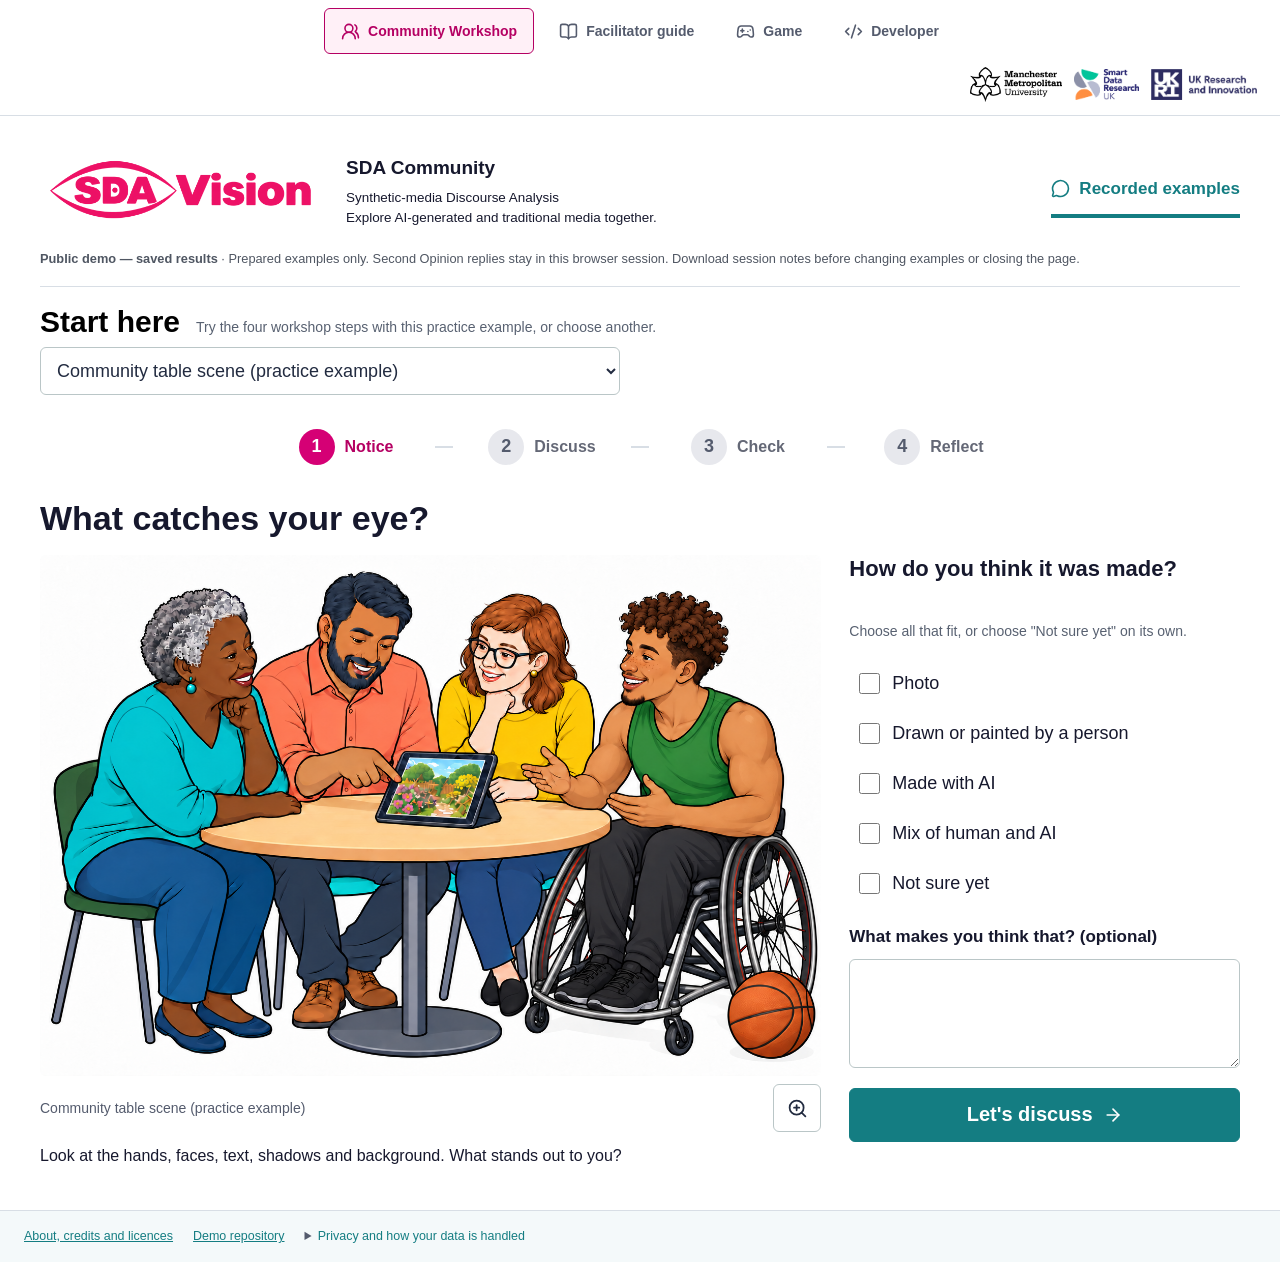
==== commit b0c7f91f: "Publish Hearsay Harbour Demo and Dev mode tabs Add an on-demand embedded player, responsive nested n" ====
--- a/site/index.html
+++ b/site/index.html
@@ -34,8 +34,8 @@
           document.documentElement.dataset.textsize = s;
       } catch (e) { /* storage unavailable: keep the defaults */ }
     </script>
-    <script type="module" crossorigin src="./assets/main-IqiGsA6s.js"></script>
-    <link rel="stylesheet" crossorigin href="./assets/main-DRxDLyf5.css">
+    <script type="module" crossorigin src="./assets/main-Dz5uuHGf.js"></script>
+    <link rel="stylesheet" crossorigin href="./assets/main-DBrw35KC.css">
   </head>
   <body>
     <div id="root"></div>
--- a/site/assets/main-DBrw35KC.css
+++ b/site/assets/main-DBrw35KC.css
@@ -0,0 +1 @@
+.facilitator-guide{box-sizing:border-box;width:100%;margin:0;padding:8px 40px 24px;color:#172732;background:#fff;font:1.05rem/1.65 Arial,sans-serif}.facilitator-guide *{box-sizing:border-box}.facilitator-guide a{color:#086f75;text-underline-offset:3px}.facilitator-guide a:focus-visible{outline:3px solid #d50075;outline-offset:5px}.facilitator-guide .eyebrow{color:#b50063;text-transform:uppercase;font-weight:700;font-size:.8rem;letter-spacing:.08em}.facilitator-guide .hero{display:grid;grid-template-columns:minmax(0,1fr) 300px;grid-template-areas:"brand brand" "intro cover" "actions actions";gap:22px 32px;align-items:stretch;padding:0 0 26px}.facilitator-guide .guide-brand-row{grid-area:brand}.facilitator-guide .guide-intro{grid-area:intro;min-width:0}.facilitator-guide .guide-intro p:last-child{margin-bottom:0}.facilitator-guide .hero>.actions{grid-area:actions}.facilitator-guide .hero>figure{grid-area:cover;position:relative;margin:0;min-width:0}.facilitator-guide .hero .cover{position:absolute;right:0;height:100%;width:auto;max-width:100%;object-fit:contain;object-position:right top}.facilitator-guide h1{font-size:clamp(2.25rem,5vw,3.6rem);line-height:1.07;letter-spacing:-.025em;margin:12px 0 22px;max-width:720px}.facilitator-guide h2{font-size:1.8rem;line-height:1.2;margin:0 0 16px}.facilitator-guide h3{font-size:1.5rem;line-height:1.2;margin:6px 0 12px}.facilitator-guide p{margin:0 0 18px}.facilitator-guide .lead{font-size:1.3rem;line-height:1.5}.facilitator-guide .cover{width:100%;height:auto;box-shadow:0 5px 24px #14373d1a;border:1px solid #dbe6e7}.facilitator-guide .button{display:inline-flex;align-items:center;justify-content:center;background:#007e83;color:#fff;padding:12px 20px;border-radius:7px;text-decoration:none;font-weight:700;min-height:48px}.facilitator-guide .button:hover{background:#00646a}.facilitator-guide .actions{display:flex;gap:16px;align-items:center;flex-wrap:wrap}.facilitator-guide .steps{display:grid;grid-template-columns:repeat(4,1fr);gap:12px;padding:10px 0 36px}.facilitator-guide .steps span{padding:12px 16px;border-radius:6px;font-weight:700}.facilitator-guide .steps span:nth-child(1){background:#ffe36b}.facilitator-guide .steps span:nth-child(2){background:#bcebed}.facilitator-guide .steps span:nth-child(3){background:#ccebc9}.facilitator-guide .steps span:nth-child(4){background:#ffd6bb}.facilitator-guide .how{padding:30px 0;border-top:1px solid #dce5e6}.facilitator-guide .how ol{padding-left:24px;display:grid;gap:12px}.facilitator-guide .previews{padding:30px 0}.facilitator-guide .preview-grid{display:grid;grid-template-columns:repeat(2,minmax(0,1fr));gap:28px;margin-top:24px}.facilitator-guide .activity{padding:22px;background:#fff;border:1px solid #d5e2e3;border-radius:12px}.facilitator-guide .activity:first-child{border-top:6px solid #edcc45}.facilitator-guide .activity:last-child{border-top:6px solid #36bcc3}.facilitator-guide .activity figure{margin:18px 0 0}.facilitator-guide .activity img{display:block;width:100%;height:auto;border:1px solid #dce5e6}.facilitator-guide .activity figcaption{font-size:.875rem;margin-top:10px;color:#4a6067}.facilitator-guide .podcast-preview{width:calc((100% - 28px)/2);margin:0 auto 30px;border-top:6px solid #ed116f}.facilitator-guide .podcast-preview h2{font-size:1.5rem}.facilitator-guide .podcast-preview figure{margin-bottom:18px}.facilitator-guide .podcast-preview .cover{box-shadow:none}.facilitator-guide .download{background:#eef7f7;border-left:5px solid #007e83;padding:28px;border-radius:8px;margin:24px 0 40px}.facilitator-guide .download small{display:block;margin-top:14px;color:#425960}.facilitator-guide .guide-credit{border-top:1px solid #d5e2e3;padding-top:24px;font-size:.875rem;color:#425960}@media(max-width:650px){.facilitator-guide{padding:8px 20px 20px}.facilitator-guide .hero{grid-template-columns:1fr;grid-template-areas:"brand" "intro" "cover" "actions";gap:20px;padding:0 0 16px}.facilitator-guide .hero>figure{display:block;max-width:300px;width:100%;justify-self:center}.facilitator-guide .hero .cover{position:static;display:block;height:auto;width:100%}.facilitator-guide .lead{font-size:1.2rem}.facilitator-guide .steps{grid-template-columns:repeat(2,1fr);gap:8px;padding-bottom:26px}.facilitator-guide .preview-grid{grid-template-columns:1fr;gap:22px}.facilitator-guide .activity{padding:16px}.facilitator-guide .podcast-preview{width:100%}.facilitator-guide .download{padding:22px}.facilitator-guide h2{font-size:1.6rem}}.facilitator-guide .guide-brand-title{color:#ed116f;font-family:Arial Black,Arial,sans-serif;font-weight:900;font-size:clamp(1.9rem,3.5vw,2.8rem);line-height:1.15;letter-spacing:0;margin:4px 0 18px}.facilitator-guide .guide-invitation{font-size:1.65rem;font-weight:750;line-height:1.25;margin-bottom:20px}.facilitator-guide .guide-brand-row{display:flex;align-items:center;gap:24px;margin-bottom:0}.facilitator-guide .guide-brand-row .sda-brand-logo{width:220px;flex:none}.facilitator-guide .guide-brand-row .guide-brand-title{margin:0;font-size:clamp(1.5rem,2.5vw,2rem)}@media(max-width:650px){.facilitator-guide .hero{grid-template-columns:1fr}.facilitator-guide .guide-brand-row{gap:15px}.facilitator-guide .guide-brand-row .sda-brand-logo{width:150px}.facilitator-guide .guide-brand-row .guide-brand-title{font-size:1.25rem}}.harbour-page{max-width:1440px;margin:0 auto;padding:28px 32px 48px;color:#192b35}.harbour-page *{box-sizing:border-box}.harbour-page [hidden]{display:none!important}.harbour-page a{color:#166e78;text-decoration:underline;text-underline-offset:3px}.harbour-page :is(a,button,input):focus-visible{outline:3px solid #b50063;outline-offset:4px}.harbour-page p{line-height:1.6}.harbour-heading{display:flex;align-items:center;gap:30px;flex-wrap:wrap;margin-bottom:22px}.harbour-heading img{width:240px;max-width:100%;height:auto}.harbour-heading h1{font-size:clamp(1.7rem,3vw,2.6rem);line-height:1.1;margin:5px 0}.harbour-kicker{margin:0 0 10px;font-size:.8rem;text-transform:uppercase;letter-spacing:.09em;font-weight:750;color:#b50063}.harbour-modes{display:flex;flex-wrap:wrap;gap:8px;margin:0 0 26px;padding:0 0 14px;border:0;border-bottom:1px solid #dce5e6;min-width:0}.harbour-modes label{display:flex;align-items:center;gap:8px;padding:10px 22px;border:1px solid #cddadd;border-radius:999px;cursor:pointer;font-weight:700;position:relative}.harbour-modes label.selected{border-color:#b50063;color:#b50063;background:#fff0f7}.harbour-modes input{position:absolute;width:1px;height:1px;opacity:0}.harbour-modes label:has(input:focus-visible){outline:3px solid #b50063;outline-offset:3px}.harbour-hero{display:grid;grid-template-columns:minmax(0,1fr) minmax(0,1.1fr);align-items:center;gap:34px;background:#f3f9f8;padding:32px;border-radius:20px;border:1px solid #dae8e4}.harbour-hero.is-playing{display:block;padding:22px 28px}.harbour-hero.is-playing .harbour-lead{max-width:70ch}.harbour-page h2{font-size:clamp(1.6rem,3vw,2.35rem);line-height:1.2;margin:0 0 18px;letter-spacing:-.025em}.harbour-page h3{font-size:1.12rem;margin:0 0 12px}.harbour-lead{font-size:1.16rem}.harbour-island{display:block;width:100%;height:auto;border-radius:14px}.harbour-actions{display:flex;align-items:center;flex-wrap:wrap;gap:18px 24px;margin:22px 0 6px}.harbour-actions a,.harbour-player-toolbar a,.harbour-text-button{display:inline-flex;align-items:center;gap:8px;font-weight:700}.harbour-actions svg{flex-shrink:0}.harbour-page .harbour-button{background:#18757e;color:#fff;border:2px solid #18757e;text-decoration:none;border-radius:8px;padding:12px 20px;min-height:48px;display:inline-flex;gap:9px;align-items:center;font-weight:700;cursor:pointer}.harbour-page .harbour-button:hover{background:#115b63}.harbour-play-area{scroll-margin-top:16px}.harbour-player{border:1px solid #ccdfe1;border-radius:14px;overflow:hidden;margin:24px 0;background:#f7faf9}.harbour-player-toolbar{display:flex;flex-wrap:wrap;align-items:center;gap:14px 24px;padding:14px 18px}.harbour-player-toolbar strong{margin-right:auto}.harbour-text-button{cursor:pointer;border:1px solid #cddadd;background:#fff;color:#166e78;border-radius:6px;padding:8px 12px}.harbour-frame{display:block;width:100%;height:min(780px,85vh);min-height:540px;border:0;background:#b8dedc}.harbour-loading{background:#ed116f;color:#fff;padding:14px 18px;margin:0;font-weight:700}.harbour-player-note{font-size:.9rem;margin:0;padding:14px 18px}.harbour-steps{display:grid;grid-template-columns:repeat(4,minmax(0,1fr));list-style:none;padding:0;gap:14px;margin:28px 0}.harbour-steps li{padding:20px;border-radius:10px;background:#fff3bb}.harbour-steps li:nth-child(2){background:#d5f1f2}.harbour-steps li:nth-child(3){background:#def0d9}.harbour-steps li:nth-child(4){background:#ffe2cf}.harbour-steps span{font-weight:750}.harbour-steps p{margin:10px 0 0;font-size:.94rem}.harbour-context{margin:34px 0;max-width:100ch}.harbour-context h2,.harbour-resources h2{font-size:1.45rem}.harbour-gallery{display:grid;grid-template-columns:repeat(2,minmax(0,1fr));gap:24px;margin:26px 0}.harbour-preview{margin:0;border:1px solid #dce5e6;padding:12px;border-radius:12px;background:#fff}.harbour-preview img{display:block;width:100%;height:auto;border-radius:6px}.harbour-preview figcaption{margin:12px 4px 2px;font-size:.92rem;font-weight:600}.harbour-dev-intro{background:#f5f1fb;border:1px solid #e5dcf2;border-radius:18px;padding:32px}.harbour-dev-intro p{max-width:85ch}.harbour-dev-grid{display:grid;grid-template-columns:repeat(3,minmax(0,1fr));gap:24px;margin:28px 0}.harbour-dev-grid article{border:1px solid #dce5e6;border-radius:10px;padding:24px;min-width:0}.harbour-page pre{white-space:pre-wrap;overflow-wrap:anywhere;padding:14px;border:1px solid #dce5e6;border-radius:6px;background:#f1f6f6;color:#192b35}.harbour-small{font-size:.88rem;color:#485d65}.harbour-resources{border-top:1px solid #dce5e6;margin-top:36px;padding-top:28px}.harbour-resources details{margin-top:22px}.harbour-resources summary{cursor:pointer;font-weight:700;color:#166e78;padding:8px 0}@media(max-width:900px){.harbour-hero,.harbour-dev-grid{grid-template-columns:1fr}.harbour-steps{grid-template-columns:repeat(2,minmax(0,1fr))}}@media(max-width:600px){.harbour-page{padding:22px 16px 32px}.harbour-heading{gap:12px}.harbour-heading img{width:190px}.harbour-hero,.harbour-dev-intro{padding:22px}.harbour-gallery{grid-template-columns:1fr}.harbour-steps{gap:10px}.harbour-steps li{padding:14px}.harbour-frame{height:78vh;min-height:520px}.harbour-actions{align-items:flex-start;flex-direction:column}.harbour-player-toolbar strong{flex-basis:100%}}.audio-preview{position:relative;width:100%;min-width:0;padding:12px;color:#16383b;background:#f3f7f8;border-radius:6px}.audio-preview-artwork{display:grid;place-items:center;min-height:100px}.audio-preview-artwork img{display:block;width:100%;height:auto;object-fit:contain}.audio-preview-controls{position:relative;z-index:1;display:flex;flex-wrap:wrap;align-items:center;justify-content:center;gap:8px 14px;width:fit-content;max-width:100%;margin:12px auto 0;padding:8px 12px;background:#fff;border:1px solid #b8cdcf;border-radius:12px;box-shadow:0 2px 8px #16383b14}.audio-preview-badge{display:flex;align-items:center;gap:8px;color:#116d73;font-size:14px;font-weight:700}.audio-preview-controls audio{display:block;width:300px;max-width:100%;height:42px}@media(max-width:520px){.audio-preview{padding:8px}.audio-preview-controls{width:100%;padding:8px;gap:4px}}:root{color-scheme:dark;--bg: #0c1018;--panel: #141b27;--panel-2: #1b2433;--line: #27303f;--text: #e7edf5;--muted: #8d9bb0;--accent: #4f8cff;--good: #2fbf71;--warn: #f0a830;--danger: #ef5b5b;--partial: #d98324;--pending: #7c89a0;--on-accent: #ffffff;--pop: #4f8cff;--graph-bg: #0c1018;--graph-label: #aeb9cc;--graph-lit: #ffffff;--graph-pin: #ffd166;--radius: 12px}:root[data-theme=light]{color-scheme:light;--bg: #f2f4f8;--panel: #ffffff;--panel-2: #eaeef5;--line: #d3dae5;--text: #1c2433;--muted: #556275;--accent: #2f66d0;--good: #177a45;--warn: #8a5a00;--danger: #c23434;--partial: #96530f;--pending: #5d6b82;--on-accent: #ffffff;--pop: #2f66d0;--graph-bg: #ffffff;--graph-label: #47556b;--graph-lit: #1c2433;--graph-pin: #a8730a}:root[data-theme=console]{color-scheme:light;--bg: #f6f1e6;--panel: #ffffff;--panel-2: #f0f2ee;--line: #d9dede;--text: #252a2b;--muted: #596467;--accent: #0a7575;--good: #3e7a16;--warn: #8f6400;--danger: #c13f14;--partial: #9c5605;--pending: #5d6b78;--on-accent: #ffffff;--pop: #c0177b;--graph-bg: #ffffff;--graph-label: #4e5a5d;--graph-lit: #252a2b;--graph-pin: #8f6400}:root[data-theme=console] .topbar{background:linear-gradient(135deg,#17b7b7,#0da3a3);border-bottom-color:#0a7575}:root[data-theme=console] .topbar h1,:root[data-theme=console] .topbar p,:root[data-theme=console] .ver{color:#053238}:root[data-theme=console] .topbar p{opacity:.85}:root[data-theme=console] .logo{background:linear-gradient(135deg,#0a7575,#c0177b)}:root[data-theme=pulse]{color-scheme:dark;--bg: #0c1a1e;--panel: #122429;--panel-2: #193138;--line: #28464e;--text: #f3eedf;--muted: #9fb4af;--accent: #1fcfcf;--good: #82c341;--warn: #f7c51e;--danger: #ff7a4d;--partial: #e8963c;--pending: #82a0a8;--on-accent: #06282c;--pop: #ff5cae;--graph-bg: #0c1a1e;--graph-label: #a9beb9;--graph-lit: #f3eedf;--graph-pin: #f7c51e}:root[data-theme=pulse] .topbar{border-bottom:2px solid var(--pop)}:root[data-theme=pulse] .logo{background:linear-gradient(135deg,#f52fa0,#17b7b7)}:root[data-theme=pulse] .ver{color:var(--pop)}:root[data-theme=ppie]{color-scheme:light;--bg: #efece6;--panel: #ffffff;--panel-2: #f5f2ec;--line: #d8d3cb;--text: #2b2d42;--muted: #6b6b6b;--accent: #1a6b69;--good: #3e7a16;--warn: #8f6400;--danger: #c42b0e;--partial: #a64b00;--pending: #66716f;--on-accent: #ffffff;--pop: #c42b0e;--graph-bg: #ffffff;--graph-label: #4e5a58;--graph-lit: #2b2d42;--graph-pin: #8f6400}:root[data-theme=ppie] body,:root[data-theme=ppie] button,:root[data-theme=ppie] select,:root[data-theme=ppie] textarea{font-family:Arial,Helvetica Neue,sans-serif}:root[data-theme=ppie] h1,:root[data-theme=ppie] h2,:root[data-theme=ppie] h3{font-family:Arial Black,Arial Bold,Arial,sans-serif;letter-spacing:.01em}:root[data-theme=ppie] .mono{font-family:Courier New,ui-monospace,monospace}:root[data-theme=ppie] .topbar{border-bottom:3px solid transparent;border-image:linear-gradient(90deg,#e63312 0 25%,#ff751f 0 50%,#2aafab 0 75%,#7dd857 0) 1}:root[data-theme=ppie] .logo{background:linear-gradient(135deg,#1a6b69,#e63312)}:root[data-theme=ppie] .ver{color:var(--pop)}:root[data-textsize=large]{font-size:18.8px}:root[data-textsize=large] body{font-size:20px}:root[data-textsize=workshop]{font-size:21.6px}:root[data-textsize=workshop] body{font-size:23px;line-height:1.6}*{box-sizing:border-box}body{margin:0;font-family:-apple-system,BlinkMacSystemFont,Segoe UI,Roboto,sans-serif;font-size:17px;background:var(--bg);color:var(--text);line-height:1.55}h1,h2,h3{margin:0}button{font-family:inherit}.muted{color:var(--muted)}.small{font-size:.82rem}.mono{font-family:ui-monospace,SF Mono,Menlo,monospace;font-size:.82rem}.topbar{display:flex;justify-content:space-between;align-items:center;gap:1rem;padding:1rem 1.5rem;border-bottom:1px solid var(--line);background:var(--panel);flex-wrap:wrap}.brand{display:flex;gap:.9rem;align-items:center}.logo{width:44px;height:44px;border-radius:10px;display:grid;place-items:center;background:linear-gradient(135deg,var(--accent),#8a5bff);font-weight:700;color:#fff}.topbar h1{font-size:1.25rem}.ver{color:var(--accent);font-size:.9rem}.dev-badge{margin-left:.5rem;font-size:.62rem;font-weight:700;letter-spacing:.08em;background:var(--warn);color:var(--bg);padding:.1rem .4rem;border-radius:5px;vertical-align:middle}.dev-badge.demo-badge{background:var(--accent);color:var(--on-accent)}.showcase-banner{margin:0;padding:.7rem 1.5rem;font-size:.85rem;line-height:1.5;background:linear-gradient(90deg,#4f8cff29,#4f8cff0f);border-bottom:1px solid var(--line);color:var(--text)}.showcase-banner strong{color:var(--accent)}.view-toggle{margin-top:.4rem;font-size:.72rem;background:var(--panel-2);border:1px solid var(--line);color:var(--muted);padding:.25rem .55rem;border-radius:7px;cursor:pointer}.view-toggle:hover{border-color:var(--accent);color:var(--text)}.theme-btn{flex:none;font-size:.72rem;background:var(--panel-2);border:1px solid var(--line);color:var(--muted);padding:.3rem .65rem;border-radius:999px;cursor:pointer}.theme-btn:hover{border-color:var(--accent);color:var(--text)}.theme-select{flex:none;font-size:.72rem;background:var(--panel-2);border:1px solid var(--line);color:var(--muted);padding:.28rem .5rem;border-radius:999px;cursor:pointer;font-family:inherit}.theme-select:hover{border-color:var(--accent);color:var(--text)}.topbar p{margin:.15rem 0 0;color:var(--muted);font-size:.82rem;max-width:48ch}.chips{display:flex;gap:.4rem;flex-wrap:wrap}.chip{font-size:.72rem;padding:.25rem .6rem;border-radius:999px;border:1px solid var(--line);background:var(--panel-2);color:var(--muted);display:inline-flex;gap:.35rem;align-items:center}.chip:before{content:"";width:7px;height:7px;border-radius:50%;background:var(--pending)}.chip.ready:before{background:var(--good)}.chip.unconfigured:before,.chip.missing:before{background:var(--danger)}.chip.pending:before{background:var(--warn)}.chip.disabled:before{background:var(--pending)}.layout{display:grid;grid-template-columns:360px 1fr;gap:1.25rem;padding:1.25rem 1.5rem;align-items:start}@media(max-width:900px){.layout{grid-template-columns:1fr}}.layout>*{min-width:0}.panel{background:var(--panel);border:1px solid var(--line);border-radius:var(--radius);padding:1.1rem}.left-col{display:grid;gap:1.25rem;align-content:start;min-width:0}.left-col>*{min-width:0}.results-panel{min-width:0}.evidence-cols>*,.graph-wrap>*,.batch-rows,.batch-item,.batch-detail{min-width:0}.batch-queue-summary{cursor:pointer;font-size:.95rem;overflow-wrap:anywhere}.batch-queue-summary:focus-visible{outline:2px solid var(--accent);outline-offset:5px}.batch-queue-content{margin-top:.8rem;min-width:0}.queue-actions{display:flex;gap:.4rem;flex-wrap:wrap;align-items:center}.small-btn{font-size:.72rem;padding:.3rem .5rem}.qrun{font-size:.6rem;font-weight:700;letter-spacing:.05em;text-transform:uppercase;color:var(--good);border:1px solid var(--good);border-radius:5px;padding:.05rem .3rem;flex:none}.qrow.run{opacity:.55}.batch-next{margin:.6rem 0 0;font-size:.8rem;color:var(--accent)}.batch-next code{color:var(--text)}.queue-list{list-style:none;margin:.7rem 0;padding:0;display:grid;grid-template-columns:minmax(0,1fr);gap:.35rem;max-height:300px;overflow-y:auto;overflow-x:hidden}.qrow{display:flex;align-items:center;gap:.5rem;padding:.3rem;border:1px solid var(--line);border-radius:8px;background:var(--panel-2)}.qrow.on{border-color:var(--accent)}.qrow.disabled{opacity:.45}.qthumb{width:38px;height:38px;border-radius:6px;object-fit:cover;flex:none;background:var(--bg)}.qthumb.qtype{display:grid;place-items:center;font-size:.6rem;font-weight:700;color:var(--muted);border:1px solid var(--line)}.qname{flex:1;min-width:0;font-size:.78rem;overflow:hidden;text-overflow:ellipsis;white-space:nowrap}.qremove{background:transparent;border:0;color:var(--muted);font-size:1.1rem;cursor:pointer;line-height:1}.qremove:hover{color:var(--danger)}.queue-foot{display:flex;justify-content:space-between;align-items:center;gap:.5rem;margin-top:.5rem}.queue-foot .primary{width:auto;margin:0}.batch-rows{display:grid;grid-template-columns:minmax(0,1fr);gap:.5rem}.batch-item{border:1px solid var(--line);border-radius:10px;overflow:hidden}.batch-item-head{width:100%;display:flex;align-items:center;gap:.6rem;padding:.5rem .6rem;background:var(--panel-2);border:0;color:var(--text);cursor:pointer;text-align:left}.batch-item-head:hover{background:var(--line)}.batch-meta{white-space:nowrap}.batch-caret{color:var(--muted)}.batch-detail{padding:.4rem;background:var(--panel)}.batch-detail .results-panel{border:0;padding:.4rem}.graph-toggle{display:flex;align-items:center;gap:.4rem;font-size:.75rem;color:var(--muted);margin-bottom:.6rem;cursor:pointer}.mode-toggle{display:flex;gap:.4rem;background:var(--panel-2);padding:.25rem;border-radius:10px}.mode{flex:1;padding:.5rem;border:0;border-radius:8px;background:transparent;color:var(--muted);font-weight:600;cursor:pointer}.mode.active{background:var(--accent);color:var(--on-accent)}.dropzone{display:grid;place-items:center;min-height:180px;margin-top:.9rem;border:1.5px dashed var(--line);border-radius:10px;cursor:pointer;background:var(--panel-2);overflow:hidden;transition:border-color .15s}.dropzone.drag{border-color:var(--accent)}.dropzone.demo{cursor:default;border-style:solid}.drop-empty{text-align:center;color:var(--muted);display:grid;gap:.25rem;padding:1rem}.drop-empty strong{color:var(--text)}.preview{width:100%;max-height:280px;object-fit:contain}.preview-audio{width:100%;margin:1rem 0}.preview-stack{display:flex;flex-direction:column;gap:.4rem;align-items:center;width:100%}.preview-stack .preview{max-height:200px}.preview-stack .preview-audio{margin:.2rem 0}.preview-stack small{word-break:break-all;text-align:center}.preview-doc{display:grid;place-items:center;gap:.25rem;padding:2rem 1rem;text-align:center;color:var(--muted)}.preview-doc strong{font-size:1.6rem;color:var(--accent);letter-spacing:.05em}.preview-doc small{word-break:break-all}.preview-name{overflow-wrap:anywhere}.field{display:grid;gap:.35rem;margin-top:.9rem;font-size:.85rem}textarea{width:100%;background:var(--panel-2);border:1px solid var(--line);border-radius:8px;color:var(--text);padding:.6rem;resize:vertical;font-family:inherit}.primary{width:100%;margin-top:.9rem;padding:.7rem;border:0;border-radius:9px;background:var(--accent);color:var(--on-accent);font-weight:700;cursor:pointer;font-size:.95rem}.primary:disabled{opacity:.45;cursor:not-allowed}.ghost{background:transparent;border:1px solid var(--line);color:var(--text);padding:.5rem .9rem;border-radius:8px;cursor:pointer}.examples{margin-top:.8rem;display:grid;gap:.4rem}.example-buttons{display:flex;flex-direction:column;gap:.3rem}.example-btn{text-align:left;background:var(--panel-2);border:1px solid var(--line);color:var(--text);padding:.4rem .6rem;border-radius:7px;cursor:pointer;font-size:.8rem;overflow-wrap:anywhere}.example-btn:hover{border-color:var(--accent)}.example-row{display:flex;gap:.3rem;align-items:stretch}.example-row .example-btn{flex:1;min-width:0}.example-dl{display:grid;place-items:center;width:2rem;flex:none;background:var(--panel-2);border:1px solid var(--line);color:var(--muted);border-radius:7px;text-decoration:none;font-size:.85rem}a.example-dl:hover{border-color:var(--accent);color:var(--text)}.example-dl.off{opacity:.45;cursor:help}.corpus{margin-top:.9rem;font-size:.85rem}.corpus summary{cursor:pointer;color:var(--accent)}.corpus-browser{margin-top:.6rem;max-height:260px;overflow:auto;display:grid;gap:.3rem}.corpus-label{font-weight:600;color:var(--muted);margin-top:.4rem;font-size:.75rem;text-transform:uppercase;letter-spacing:.04em}.corpus-file{padding:.3rem .5rem;border-radius:6px;cursor:pointer;color:var(--text);border:0;background:transparent;text-align:left;width:100%;overflow-wrap:anywhere}.corpus-file:hover{background:var(--panel-2)}.consensus{border-radius:10px;padding:1rem;margin-bottom:1rem;border:1px solid var(--line);background:var(--panel-2)}.consensus.empty{text-align:center}.consensus-head{display:flex;align-items:center;gap:1rem;flex-wrap:wrap}.gauge{width:64px;height:64px;border-radius:50%;display:grid;place-items:center;font-weight:700;flex:none}.gauge span{width:50px;height:50px;border-radius:50%;background:var(--panel-2);display:grid;place-items:center}.consensus h2{font-size:1.15rem}.consensus .expl{margin:.5rem 0 0;color:var(--muted);font-size:.85rem}.consensus .disclaimer{margin:.6rem 0 0;font-size:.75rem;color:var(--muted);font-style:italic}.badge{padding:.15rem .5rem;border-radius:6px;font-size:.72rem;font-weight:600}.badge.high{background:#2fbf712e;color:var(--good)}.badge.medium{background:#f0a8302e;color:var(--warn)}.badge.low{background:#7c89a033;color:var(--muted)}.doc-info{background:var(--panel-2);border:1px solid var(--line);border-radius:8px;padding:.6rem .8rem;margin-bottom:.8rem;font-size:.82rem}.doc-info ul{margin:.4rem 0 0;padding-left:1.1rem;color:var(--muted)}.deep-pass{display:flex;align-items:center;gap:.6rem;margin-top:.55rem;flex-wrap:wrap}.deep-pass .small{max-width:34rem}.frame-chip .frame-dl{display:block;margin-top:.3rem;font-size:.62rem;line-height:1.25;padding:.2rem .4rem;background:none;border:1px solid var(--line);border-radius:6px;color:var(--muted);cursor:pointer;max-width:9.5rem;white-space:normal}.frame-chip .frame-dl:hover{color:var(--text);border-color:var(--accent)}.so-steps{background:var(--panel-2);border:1px solid var(--line);border-radius:8px;padding:.6rem .9rem;margin:.5rem 0 .7rem;font-size:.8rem}.so-steps-head{margin:0 0 .35rem}.so-steps ol{margin:.2rem 0 .4rem;padding-left:1.2rem}.so-steps li{margin-bottom:.3rem;color:var(--muted)}.so-steps li strong{color:var(--text)}.so-steps-note{margin:.3rem 0 0;color:var(--muted);font-style:italic}.so-verify{font-size:.78rem;color:var(--muted);margin:.45rem 0 .2rem}.so-verify a{color:var(--accent)}.so-btn:disabled{opacity:.45;cursor:not-allowed}.so-col{display:flex;flex-direction:column;gap:.4rem;flex:1;min-width:260px}.so-col .so-btn{flex:1;min-width:0}.so-col .so-verify{margin:0}.frame-strip{display:flex;gap:.5rem;flex-wrap:wrap;margin-bottom:1rem}.frame-chip{display:grid;gap:.1rem;place-items:center;min-width:64px;padding:.4rem .6rem;border-radius:8px;border:1px solid var(--line);background:var(--panel-2)}.frame-chip .frame-label{font-size:.7rem;color:var(--muted)}.frame-chip .frame-rating{font-weight:700;font-size:1.05rem}.frame-chip.synthetic_likely{border-color:var(--danger)}.frame-chip.synthetic_likely .frame-rating{color:var(--danger)}.frame-chip.partially_synthetic{border-color:var(--partial)}.frame-chip.partially_synthetic .frame-rating{color:var(--partial)}.frame-chip.authentic_likely{border-color:var(--good)}.frame-chip.authentic_likely .frame-rating{color:var(--good)}.table-wrap{overflow-x:auto;border:1px solid var(--line);border-radius:10px}table.report{width:100%;border-collapse:collapse;font-size:.85rem}.report th{text-align:left;padding:.6rem .7rem;background:var(--panel-2);color:var(--muted);font-weight:600;white-space:nowrap}.report td{padding:.6rem .7rem;border-top:1px solid var(--line);vertical-align:top}.report tr.placeholder-row td{text-align:center;color:var(--muted);padding:1.5rem}.prov-name{font-weight:600}.prov-model{color:var(--muted);font-size:.72rem}.pill{padding:.12rem .5rem;border-radius:999px;font-size:.72rem;font-weight:600;white-space:nowrap}.pill.ok{background:#2fbf7129;color:var(--good)}.pill.error,.pill.timeout{background:#ef5b5b29;color:var(--danger)}.pill.unconfigured{background:#7c89a02e;color:var(--muted)}.pill.pending{background:#f0a83029;color:var(--warn)}.pill.disabled{background:#7c89a029;color:var(--pending)}.verdict{font-weight:600}.verdict.synthetic_likely{color:var(--danger)}.verdict.partially_synthetic{color:var(--partial)}.verdict.authentic_likely{color:var(--good)}.verdict.inconclusive,.verdict.not_applicable{color:var(--muted)}.bar{position:relative;width:120px;height:16px;border-radius:8px;background:var(--line);overflow:hidden}.bar>i{position:absolute;inset:0 auto 0 0;border-radius:8px}.bar small{position:absolute;right:6px;top:0;font-size:.7rem;line-height:16px;color:var(--text)}:root[data-theme=light] .bar small,:root[data-theme=console] .bar small,:root[data-theme=ppie] .bar small{color:#10151d;text-shadow:0 0 3px rgba(255,255,255,.8),0 0 1px rgba(255,255,255,.9)}:root[data-theme=pulse] .bar small{text-shadow:0 0 3px rgba(6,26,30,.9),0 0 1px rgba(6,26,30,1)}.evidence{color:var(--muted)}.evidence ul{margin:0;padding-left:1.1rem}.evidence li{margin:.1rem 0}.provenance-verdict-note{display:block;color:var(--muted);margin-top:.3rem}.provenance-evidence{min-width:220px;overflow-wrap:anywhere}.provenance-evidence p{margin:0 0 .65rem}.provenance-evidence dl{display:grid;grid-template-columns:minmax(85px,1fr) minmax(0,2fr);gap:.3rem .7rem;margin:0 0 .65rem}.provenance-evidence dt{font-weight:600}.provenance-evidence dd{margin:0}.evidence details summary{cursor:pointer;margin:.4rem 0}.decision-block{margin-top:1rem}.evidence-cols{display:grid;grid-template-columns:1fr 1fr;gap:1rem}@media(max-width:720px){.evidence-cols{grid-template-columns:1fr}}.evidence-col{background:var(--panel-2);border:1px solid var(--line);border-radius:10px;padding:.8rem}.evidence-col h3{font-size:.85rem;margin-bottom:.5rem}.evidence-col.supporting{border-left:3px solid var(--good)}.evidence-col.not-decisive{border-left:3px solid var(--pending)}.ev-item{padding:.4rem 0;border-top:1px solid var(--line);font-size:.82rem}.ev-item:first-of-type{border-top:0}.ev-head{display:flex;justify-content:space-between;gap:.5rem}.ev-name{font-weight:600}.ev-rating{color:var(--muted);font-size:.75rem}.ev-note{color:var(--muted);margin-top:.15rem}.ev-why{color:var(--warn);margin-top:.25rem;font-size:.78rem}.ev-empty{color:var(--muted);font-size:.8rem}.trace{margin-top:.8rem;font-size:.82rem}.trace summary{cursor:pointer;color:var(--accent)}.trace ol{margin:.5rem 0 0;padding-left:1.2rem;color:var(--muted)}.trace li{margin:.2rem 0}.trace code{color:var(--text)}.second-opinion{margin-top:1rem;display:grid;gap:.5rem}.so-buttons{display:flex;gap:.6rem;flex-wrap:wrap}.so-btn{display:grid;gap:.2rem;flex:1;min-width:200px;padding:.6rem .8rem;border:1px solid var(--line);border-radius:9px;background:var(--panel-2);color:var(--text);cursor:pointer;text-align:left}.so-btn:hover{border-color:var(--accent)}.so-btn strong{font-size:.88rem}.so-btn small{color:var(--muted);font-size:.72rem}.so-shared{color:var(--muted);font-size:.75rem}.so-prompt-backup{min-width:0;margin:12px 0}.so-prompt-heading{display:flex;flex-wrap:wrap;align-items:center;justify-content:space-between;gap:8px 12px;margin-bottom:8px}.so-prompt-heading label{font-weight:700}.so-prompt-heading button{display:inline-flex;align-items:center;gap:7px;min-height:44px}.so-prompt-backup textarea{display:block;width:100%;min-height:144px;resize:vertical;padding:12px;border:1px solid var(--line);border-radius:6px;background:var(--panel-2);color:var(--text);font:inherit;font-size:14px;line-height:1.5}.so-prompt-note{margin-top:.4rem;font-size:.75rem;color:var(--muted)}.so-attest{display:flex;align-items:center;gap:.5rem;flex-wrap:wrap}.so-attest select{background:var(--panel-2);border:1px solid var(--line);color:var(--text);border-radius:6px;padding:.25rem .4rem;font:inherit;font-size:.75rem}.so-attest select:focus{border-color:var(--accent);outline:none}.so-attest small{font-size:.72rem}.annotation-lane{margin-top:1rem}.annotation-lane h3{font-size:.95rem;margin-bottom:.3rem}.al-run{display:flex;gap:.8rem;align-items:center;flex-wrap:wrap;margin:.4rem 0}.al-notes{margin:.3rem 0 .3rem 1.1rem}.al-pointer{border:1px solid var(--line);border-radius:8px;padding:.6rem;margin-top:.6rem}.al-pointer p{margin:.3rem 0;font-size:.82rem}.al-check{margin-top:.4rem;border-top:1px dashed var(--line);padding-top:.4rem;font-size:.8rem}.al-check-form{display:grid;gap:.4rem}.al-check-fields{display:flex;gap:.5rem;flex-wrap:wrap}.al-check-fields select,.al-check-fields input{background:var(--panel-2);border:1px solid var(--line);color:var(--text);border-radius:6px;padding:.3rem .4rem;font:inherit;font-size:.78rem}.al-check textarea{width:100%;resize:vertical;background:var(--panel-2);border:1px solid var(--line);color:var(--text);border-radius:8px;padding:.45rem;font:inherit;font-size:.8rem}.al-check-actions{display:flex;gap:.6rem}.toast{margin-top:.4rem;font-size:.78rem;color:var(--good)}.so-pastes{display:grid;gap:.6rem;margin-top:.3rem}.so-paste{display:grid;gap:.3rem;margin-top:.3rem}.so-note{margin-bottom:.5rem}.so-note strong{display:block;font-size:.78rem;color:var(--accent);margin-bottom:.15rem}.so-read{font-size:.78rem;font-weight:600;color:var(--text);margin-bottom:.2rem}.so-score{display:block;font-size:.74rem;margin-top:.15rem}.so-score strong{color:var(--accent)}.so-paste>span{font-size:.8rem;color:var(--muted)}.so-paste textarea{width:100%;resize:vertical;background:var(--panel-2);border:1px solid var(--line);color:var(--text);border-radius:8px;padding:.55rem;font:inherit;font-size:.82rem}.so-paste textarea:focus{border-color:var(--accent);outline:none}.so-paste small{font-size:.72rem}.extras{margin-top:1rem;display:grid;gap:1rem}.extra-block h3{font-size:.9rem;margin-bottom:.3rem}.tags{display:flex;gap:.4rem;flex-wrap:wrap}.tag{background:var(--panel-2);border:1px solid var(--line);padding:.2rem .55rem;border-radius:999px;font-size:.78rem}.citation{background:var(--panel-2);border:1px solid var(--line);border-radius:10px;padding:.8rem}.citation .cite-text{font-size:.8rem;color:var(--text)}.extra-actions{display:flex;gap:.6rem;flex-wrap:wrap}.diffusion-wrap{padding:0 1.5rem 1.25rem}.diffusion-panel{display:grid;gap:.8rem}.diffusion-head h2{font-size:1.1rem}.diffusion-controls{display:flex;gap:1rem;align-items:flex-end;flex-wrap:wrap}.diffusion-controls label{display:grid;gap:.25rem;font-size:.78rem;color:var(--muted)}.diffusion-controls select,.diffusion-controls input[type=range]{background:var(--panel-2);border:1px solid var(--line);color:var(--text);border-radius:7px;padding:.35rem}.diffusion-controls .primary,.diffusion-controls .ghost{width:auto;margin:0}.graph-wrap{display:grid;grid-template-columns:1fr 220px;gap:.8rem}@media(max-width:800px){.graph-wrap{grid-template-columns:1fr}}.graph-svg{width:100%;height:520px;background:var(--graph-bg);border:1px solid var(--line);border-radius:10px;touch-action:none}.graph-info{background:var(--panel-2);border:1px solid var(--line);border-radius:10px;padding:.8rem;font-size:.82rem;align-self:start;overflow-wrap:anywhere;word-break:break-word}.graph-info strong{display:block;margin-bottom:.3rem;word-break:break-all;overflow-wrap:anywhere}.graph-controls{display:grid;gap:.4rem;margin-bottom:.6rem;padding-bottom:.5rem;border-bottom:1px solid var(--line)}.graph-controls select{background:var(--panel);border:1px solid var(--line);color:var(--text);border-radius:6px;padding:.2rem;margin-left:.4rem;font-size:.75rem}.graph-toggle.colour-by{display:grid;gap:.25rem;align-items:stretch}.graph-toggle.colour-by>span{white-space:nowrap}.graph-toggle.colour-by select{margin-left:0;width:100%;min-width:0}.graph-story{background:var(--panel-2);border:1px solid var(--line);border-left:3px solid var(--accent);border-radius:10px;padding:.9rem 1rem}.graph-story h3{font-size:.85rem;margin-bottom:.4rem}.graph-story p{margin:0;font-size:.9rem;line-height:1.6}.graph-story-head{display:flex;justify-content:space-between;align-items:center;gap:.6rem;flex-wrap:wrap;margin-bottom:.5rem}.story-tiers{display:flex;gap:.3rem;flex-wrap:wrap}.story-tiers .tier{background:var(--panel);border:1px solid var(--line);color:var(--muted);border-radius:999px;padding:.2rem .7rem;font-size:.74rem;cursor:pointer}.story-tiers .tier.active{background:var(--accent);border-color:var(--accent);color:var(--on-accent)}.pin-tag{display:inline-block;margin-bottom:.4rem;font-size:.7rem;color:var(--warn)}.graph-thumb{width:100%;max-height:150px;object-fit:contain;border-radius:8px;border:1px solid var(--line);background:var(--bg);margin-bottom:.5rem}.graph-info dl{display:grid;gap:.2rem;margin:.5rem 0 0}.graph-info dl>div{display:flex;justify-content:space-between;gap:.5rem}.graph-info dt{color:var(--muted)}.graph-legend{margin-top:.8rem;display:grid;gap:.3rem;color:var(--muted);font-size:.72rem;border-top:1px solid var(--line);padding-top:.5rem}.legend-swatches{display:grid;gap:.25rem;margin-bottom:.2rem}.legend-item{display:flex;align-items:center;gap:.4rem;color:var(--text)}.legend-item>i{width:11px;height:11px;border-radius:50%;flex:none;border:1px solid rgba(0,0,0,.3)}.foot{padding:1rem 1.5rem;color:var(--muted);font-size:.78rem;border-top:1px solid var(--line)}.foot a{color:var(--accent);cursor:pointer}.privacy{max-width:70ch}.media-tabs{display:flex;gap:.25rem;margin-top:.7rem;border-bottom:1px solid var(--line)}.media-tabs [role=tab]{min-height:44px;border:0;border-bottom:3px solid transparent;border-radius:0;padding:.5rem .8rem;background:transparent;color:var(--muted);font-weight:600;letter-spacing:0}.media-tabs [aria-selected=true]{color:var(--accent);border-bottom-color:var(--accent)}.media-tabs [role=tab]:focus-visible{outline:2px solid var(--accent);outline-offset:-2px}.media-tab-panel[hidden]{display:none!important}.media-notes{margin-top:.5rem;color:var(--muted)}.soundtrack-section{margin:.5rem 0 1rem;padding:0;overflow-wrap:anywhere}.soundtrack-section h3{margin-top:0}.audio-table-wrap{border-radius:8px}.audio-table{min-width:600px;table-layout:fixed}.audio-table th:nth-child(1){width:22%}.audio-table th:nth-child(2){width:16%}.audio-table th:nth-child(3){width:25%}.audio-details,.audio-actions,.audio-observation{margin-top:.8rem;padding-top:.7rem;border-top:1px solid var(--line)}.soundtrack-section summary{cursor:pointer;font-size:.85rem;font-weight:600}.soundtrack-section h4{margin:1rem 0 .5rem}.audio-track{padding:.5rem 0}.audio-track p{margin:.25rem 0}.audio-selection{display:flex;gap:1rem;flex-wrap:wrap;margin:.5rem 0}.audio-selection label{display:grid;gap:.3rem}.audio-selection input,.audio-selection select{width:9rem;max-width:100%}.audio-consent{display:flex;align-items:flex-start;gap:.6rem;margin:.75rem 0;font-size:.9rem}.audio-consent input{flex:0 0 auto;width:1rem;height:1rem;margin-top:.2rem}.audio-observation{margin:.75rem 0}.batch-queue .queue-actions>label{min-width:0;max-width:100%}.batch-queue select{max-width:100%;min-width:0}.session-downloads .extra-actions{flex-wrap:wrap}.public-demo-note,.topbar .public-demo-note{width:100%;max-width:none;margin:0;color:var(--muted);font-size:.8rem;line-height:1.45}.topbar>.public-demo-note{flex-basis:100%}.footer-links{display:flex;flex-wrap:wrap;align-items:baseline;gap:.65rem 1.25rem}.footer-links .privacy{flex:1 1 250px;margin:0}.footer-links .privacy[open]{flex-basis:100%}.footer-links .privacy>summary{margin:0;padding:0}.example-loading{position:sticky;top:0;z-index:20;display:flex;align-items:center;gap:12px;margin:0;padding:14px 24px;background:#cf006d;color:#fff;border-bottom:2px solid #94004e}.example-loading span:not(.loading-spinner){display:block;font-size:.85rem}.loading-spinner{width:22px;height:22px;flex:none;border:3px solid #ffffff70;border-top-color:#fff;border-radius:50%;animation:example-spin 1s linear infinite}@keyframes example-spin{to{transform:rotate(360deg)}}@media(prefers-reduced-motion:reduce){.loading-spinner{animation:none}}.example-load-error{margin:0;padding:14px 24px;color:var(--danger);border-bottom:1px solid var(--line)}.media-play-prompt{margin:16px 0 10px}.media-play-prompt h3{margin:0 0 5px;font-size:1.1rem}.media-play-prompt p{margin:0}.developer-media-meta{display:flex;align-items:center;justify-content:space-between;gap:12px}.developer-media-meta .preview-name{min-width:0}.media-enlarge{flex:0 0 auto;padding:8px}.developer-media-dialog{width:min(1200px,94vw);max-height:94dvh;box-sizing:border-box;padding:24px;border:1px solid var(--line);border-radius:8px;background:var(--panel);color:var(--text)}.developer-media-dialog::backdrop{background:#141e23bf}.developer-media-dialog h2{margin:0 50px 18px 0;font-size:1.1rem;overflow-wrap:anywhere}.media-dialog-close{position:absolute;top:12px;right:12px}.developer-media-dialog .preview{width:100%;max-height:76dvh;object-fit:contain}.developer-media-dialog .audio-preview{width:100%}@media(max-width:600px){.developer-media-dialog{padding:18px 12px}}.batch-example-picker{margin:14px 0;padding:12px;border:1px solid var(--line);border-radius:8px;min-width:0}.batch-example-picker legend{font-weight:600;padding:0 6px}.batch-example-choices{display:grid;grid-template-columns:repeat(auto-fit,minmax(min(230px,100%),1fr));gap:6px 14px}.batch-example-choices label{display:flex;align-items:center;gap:8px;min-height:36px;cursor:pointer;overflow-wrap:anywhere}.batch-example-choices input{flex:0 0 auto;width:18px;height:18px}.batch-example-choices .already-queued{color:var(--muted)}.empty-results-action{display:flex;justify-content:center;margin-top:.9rem}.sda-brand-logo{display:block;width:320px;max-width:100%;height:auto;object-fit:contain}.sda-brand-heading{margin:0;line-height:1}.presentation-shell[data-view=developer] .sda-brand-logo{width:265px}.presentation-shell[data-view=developer] .topbar h1{align-items:center;margin:0}@media(max-width:650px){.sda-brand-logo{width:280px}}.report-cell-label{display:none}.report-cell-content{min-width:0;overflow-wrap:anywhere}.responsive-report{table-layout:fixed}.responsive-report th{white-space:normal;overflow-wrap:anywhere}.responsive-report th:last-child{width:30%}.responsive-report .bar{width:100%;max-width:120px;min-width:50px}.responsive-report .provenance-evidence{min-width:0}.responsive-report-wrap:focus-visible{outline:3px solid var(--accent);outline-offset:3px}.responsive-report summary{min-height:44px;display:list-item;padding:8px 0}@media(max-width:1500px),(pointer:coarse){.responsive-report-wrap{overflow:visible;border:0}.responsive-report,.responsive-report tbody{display:block;width:100%;min-width:0}.responsive-report thead{position:absolute;width:1px;height:1px;padding:0;margin:-1px;overflow:hidden;clip:rect(0,0,0,0);white-space:nowrap;border:0}.responsive-report tbody tr{display:block;margin:0 0 16px;padding:8px 14px;border:1px solid var(--line);border-radius:6px;background:var(--panel)}.responsive-report tbody td{display:grid;grid-template-columns:minmax(100px,28%) minmax(0,1fr);gap:8px 14px;padding:10px 0;width:auto}.responsive-report tbody td:first-child{border-top:0}.responsive-report .report-cell-label{display:block;font-weight:600;color:var(--text)}.responsive-report tbody td.evidence{display:block}.responsive-report td.evidence .report-cell-label{margin-bottom:8px}.responsive-report tbody tr.placeholder-row td{display:block}.responsive-report .pill{white-space:normal;display:inline-block}.responsive-report .prov-name{font-size:1rem}.responsive-report .provenance-evidence dl{grid-template-columns:minmax(0,1fr)}}.assessment-label{font-weight:750;color:var(--accent);text-transform:uppercase;letter-spacing:.04em}.assessment-rating{padding:.8rem;border-left:3px solid var(--accent);background:var(--panel)}.assessment-coverage,.credential-summary,.claim-context{overflow-wrap:anywhere}.credential-summary,.claim-context{border:1px solid var(--line);border-radius:.6rem;padding:1rem;margin:1rem 0}.credential-summary h3,.claim-context h3{margin-top:0}.confidence-context,.recorded-evidence{margin:1rem 0}.confidence-context summary,.recorded-evidence summary{cursor:pointer;font-weight:650}.preserve-lines,.workshop-carried-notes p{white-space:pre-wrap;overflow-wrap:anywhere}.workshop-carried-notes>div{border-left:3px solid var(--accent);padding-left:.8rem;margin:1rem 0}.workshop-feedback{overflow-anchor:none}.community-review-findings{grid-column:1 / -1;padding:1rem 0}.community-review-findings>summary{font-size:1.15rem;font-weight:700;cursor:pointer}.community-stage-heading h2{scroll-margin-top:1rem}.theme-control{display:inline-flex;align-items:center;gap:.4rem;font-size:.85rem}.selected-example{outline:2px solid var(--accent);outline-offset:1px;font-weight:700}.batch-input-context{padding:1rem;border:1px solid var(--line);border-radius:.5rem}.batch-loading{position:sticky;top:0;z-index:30}.transcript-reading{color:var(--text);background:var(--panel);white-space:normal}.provider-rating{display:flex;align-items:center;gap:.6rem;min-width:0}.provider-rating>.bar{flex:1}.provider-rating>strong{font-size:.9rem}.example-loading{position:sticky;top:0;z-index:30}:root[data-theme=studio],:root[data-presentation=developer]:is([data-theme=light],[data-theme=console],[data-theme=ppie]){color-scheme:light;--bg: #ffffff;--panel: #ffffff;--panel-2: #f0f8f8;--line: #d8e2e5;--text: #202338;--muted: #53616b;--accent: #147d82;--on-accent: #ffffff;--pop: #b50063;--good: #27713d;--warn: #865e00;--danger: #ba3e24;--partial: #945600;--pending: #5d6878;--radius: 6px;--graph-bg: #ffffff;--graph-label: #53616b;--graph-lit: #202338;--graph-pin: #865e00}:root[data-presentation=developer][data-theme=light]{--accent: #2f66b6;--panel-2: #f2f6fc}:root[data-presentation=developer][data-theme=ppie]{--accent: #196e68;--pop: #b52d18}:root[data-presentation=developer][data-theme=console]{--accent: #087878;--panel-2: #eaf8f6}.presentation-shell[data-view=developer]{--radius: 6px}.presentation-shell[data-view=developer] :is(h1,h2,h3,h4,button,select,label,.dev-badge,.corpus-label){letter-spacing:0}.presentation-shell[data-view=developer] .topbar{display:grid;grid-template-columns:auto minmax(0,1fr);padding:1.25rem 1.75rem;gap:.55rem 1.5rem;background:var(--panel);border-bottom:3px solid var(--accent);border-image:none}.presentation-shell[data-view=developer] .brand{min-width:0;align-items:flex-start;gap:1rem}.presentation-shell[data-view=developer] .brand>div{min-width:0}.presentation-shell[data-view=developer] .topbar h1{display:flex;align-items:baseline;flex-wrap:wrap;gap:8px 14px}.presentation-shell[data-view=developer] .brand-meta{display:inline-flex;align-items:center;flex:none;font-family:inherit;font-weight:500}.presentation-shell[data-view=developer] .topbar p{max-width:none;color:var(--muted);opacity:1;font-size:.86rem;margin:0}.presentation-shell[data-view=developer] .ver{color:var(--muted);font-weight:500;font-size:.8rem;white-space:nowrap}.presentation-shell[data-view=developer] .dev-badge{background:#ffdf35;color:#292734;font-size:.65rem;vertical-align:middle}.presentation-shell[data-view=developer] .chips{max-width:none;min-width:0;gap:.45rem;align-items:center;justify-content:space-between}.presentation-shell[data-view=developer] .chip{white-space:nowrap;background:var(--panel);font-size:.75rem;padding:.35rem .6rem}.presentation-shell[data-view=developer] :is(.theme-select,.theme-btn){min-height:38px;border-radius:6px;font-size:.78rem;padding:.4rem .6rem}.presentation-shell[data-view=developer] .view-toggle{min-height:36px;border:0;border-radius:0;padding:.3rem 0;background:transparent;color:var(--accent);text-decoration:underline;text-underline-offset:4px}.presentation-shell[data-view=developer] .layout{gap:1.75rem;padding:1.5rem 1.75rem;grid-template-columns:340px minmax(0,1fr)}.presentation-shell[data-view=developer] .left-col{border-right:1px solid var(--line);padding-right:1.5rem}.presentation-shell[data-view=developer] :is(.input-panel,.results-panel,.batch-queue,.diffusion-panel){padding:0;border:0;border-radius:0;background:transparent}.presentation-shell[data-view=developer] .batch-queue{border-top:3px solid var(--pop);padding-top:1.25rem}.presentation-shell[data-view=developer] .input-panel>.muted:first-child{margin-top:0}.presentation-shell[data-view=developer] .input-panel>.ghost{display:inline-flex;align-items:center;justify-content:center;gap:8px;min-height:44px;border-color:var(--accent);color:var(--accent);font-weight:600}.presentation-shell[data-view=developer] .dropzone{border-radius:6px;border-color:var(--accent);background:var(--panel-2)}.presentation-shell[data-view=developer] :is(.primary,.ghost,.mode,.mode-toggle,.example-btn,.example-dl,.table-wrap,.consensus,.so-btn,.citation,.graph-svg,.graph-info,.graph-story){border-radius:6px}.presentation-shell[data-view=developer] .primary{min-height:44px;display:inline-flex;align-items:center;justify-content:center;gap:8px}.presentation-shell[data-view=developer] .example-btn{background:var(--panel);border-color:var(--line);min-height:40px}.presentation-shell[data-view=developer] .example-btn:hover{background:var(--panel-2);border-color:var(--accent)}.presentation-shell[data-view=developer] .example-dl{background:var(--panel-2);color:var(--accent)}.presentation-shell[data-view=developer] .field>span{color:var(--text);font-weight:600}.presentation-shell[data-view=developer] textarea{background:var(--panel);border-color:var(--line);border-radius:6px}.presentation-shell[data-view=developer] :is(button,select,textarea,input,summary,a):focus-visible{outline:3px solid var(--pop);outline-offset:3px}.presentation-shell[data-view=developer] .consensus{border:0;border-left:5px solid var(--accent);padding:1.1rem 1.25rem}.presentation-shell[data-view=developer] .consensus.empty{text-align:left}.presentation-shell[data-view=developer] .report th{color:var(--text);font-weight:700;padding:.8rem .75rem}.presentation-shell[data-view=developer] .report td{padding:.85rem .75rem}.presentation-shell[data-view=developer] .prov-name{font-weight:700}.presentation-shell[data-view=developer] .evidence-col{border:0;border-top:3px solid var(--pending);border-radius:0;background:transparent;padding:.85rem 0}.presentation-shell[data-view=developer] .evidence-col.supporting{border-color:var(--good)}.presentation-shell[data-view=developer] :is(.second-opinion,.annotation-lane,.extra-block){border-top:1px solid var(--line);padding-top:1rem}.presentation-shell[data-view=developer] :is(.second-opinion,.annotation-lane,.extra-block)>h3{color:var(--pop);font-size:1rem}.presentation-shell[data-view=developer] .citation{border:0;border-left:4px solid var(--accent)}.presentation-shell[data-view=developer] .diffusion-wrap{padding:1.5rem 1.75rem;border-top:3px solid var(--accent)}.presentation-shell[data-view=developer] .diffusion-head h2{color:var(--pop);font-size:1.3rem}.presentation-shell[data-view=developer] .foot{background:var(--panel-2)}:root:is([data-theme=studio],[data-theme=light],[data-theme=console],[data-theme=ppie]) .bar small{color:#10151d;text-shadow:0 0 3px #fff,0 0 1px #fff}@media(max-width:1100px){.presentation-shell[data-view=developer] .layout{grid-template-columns:300px minmax(0,1fr);gap:1.25rem}.presentation-shell[data-view=developer] .topbar{align-items:flex-start}}@media(max-width:900px){.presentation-shell[data-view=developer] .layout{grid-template-columns:minmax(0,1fr);padding:1.25rem}.presentation-shell[data-view=developer] .left-col{border-right:0;border-bottom:1px solid var(--line);padding:0 0 1.25rem}}@media(max-width:600px){.presentation-shell[data-view=developer] .topbar{padding:1.25rem 1rem}.presentation-shell[data-view=developer] .brand{gap:.7rem}.presentation-shell[data-view=developer] :is(.theme-select,.theme-btn,.view-toggle){min-height:44px}.presentation-shell[data-view=developer] .layout,.presentation-shell[data-view=developer] .diffusion-wrap{padding:1.25rem 1rem}}.presentation-shell[data-view=developer] :is(.developer-intro,.public-demo-note,.developer-resources){grid-column:1 / -1;min-width:0}.presentation-shell[data-view=developer] .topbar .public-demo-note{font-size:.8rem}.presentation-shell[data-view=developer] .chip.recorded:before{background:var(--good);flex:none}.presentation-shell[data-view=developer] .developer-resources{padding-top:.35rem}.presentation-shell[data-view=developer] .developer-resources a{color:var(--accent);text-underline-offset:3px;overflow-wrap:anywhere}.presentation-shell[data-view=developer] .developer-citation{margin-top:.45rem;font-size:.86rem}.presentation-shell[data-view=developer] .developer-citation summary{width:fit-content;min-height:32px;cursor:pointer;color:var(--accent);font-weight:600}.presentation-shell[data-view=developer] .developer-citation p{margin:.4rem 0}@media(max-width:900px){.presentation-shell[data-view=developer] .topbar{grid-template-columns:minmax(0,1fr)}.presentation-shell[data-view=developer] .chips{justify-content:flex-start}}.presentation-shell[data-view=developer] .topbar .developer-eyebrow{color:var(--pop);font-size:.72rem;font-weight:750;letter-spacing:.08em;text-transform:uppercase;margin-bottom:.55rem}.presentation-shell[data-view=developer] .topbar .developer-lead{color:var(--text);font-size:1.15rem;font-weight:650;line-height:1.4}.presentation-shell[data-view=developer] .developer-resources>p{color:var(--text);font-size:.94rem;line-height:1.65}.presentation-shell[data-view=developer] .developer-resources>p a{font-weight:650}.presentation-shell [hidden]{display:none!important}.sr-only{position:absolute;width:1px;height:1px;padding:0;margin:-1px;overflow:hidden;clip-path:inset(50%);white-space:nowrap;border:0}.presentation-switcher{display:flex;justify-content:center;gap:8px;flex-wrap:wrap;min-inline-size:0;margin:0;padding:8px 20px;border:0;border-bottom:1px solid var(--line);background:var(--panel)}.presentation-switcher label{position:relative;display:flex;align-items:center;gap:8px;min-height:46px;padding:9px 16px;font-size:14px;line-height:1.3;font-weight:600;border:1px solid transparent;border-radius:6px;cursor:pointer;color:var(--muted)}.presentation-switcher label.selected{background:var(--panel-2);border-color:var(--accent);color:var(--accent)}.presentation-switcher input{position:absolute;opacity:0;width:1px;height:1px}.presentation-switcher label:has(input:focus-visible){outline:3px solid var(--accent);outline-offset:2px}.presentation-switcher svg{flex:none}.presentation-switcher:disabled{opacity:.7}.presentation-switcher:disabled label{cursor:wait}[data-view=developer] .research-evidence,[data-view=developer] .shared-graph{display:contents}.shared-research-results{min-width:0}.community-print{display:none}.presentation-shell .sda-wordmark{font-family:Arial Black,Arial,sans-serif!important;font-size:2.5rem;line-height:1.15;font-weight:900;color:#e6007e;letter-spacing:0;overflow-wrap:anywhere}:root[data-presentation]:not([data-presentation=developer]){color-scheme:light;--bg: #ffffff;--panel: #ffffff;--panel-2: #f1f9f9;--line: #d8dee5;--text: #16182d;--muted: #545b6d;--accent: #147d82;--on-accent: #ffffff;--pop: #b50063;--good: #28693b;--warn: #805713;--danger: #a33431;--partial: #925300;--pending: #596273;--radius: 6px;--graph-bg: #ffffff;--graph-label: #465263;--graph-lit: #222b40;--graph-pin: #81531c}:root[data-presentation]:not([data-presentation=developer]) body{background:#fff}.presentation-shell:not([data-view=developer]){color:#16182d;font-family:Arial,Helvetica,sans-serif;letter-spacing:0}.presentation-shell:not([data-view=developer]) :is(h1,h2,h3,h4,button,label,select,textarea){letter-spacing:0;font-family:inherit}.presentation-shell:not([data-view=developer]) .presentation-switcher{justify-content:center;background:#fff;padding:8px 20px}.presentation-shell:not([data-view=developer]) .presentation-switcher label.selected{background:#fff0f7;border-color:#b50063;color:#b50063}.community-layout{width:100%;margin:0;padding:0 40px;display:block}.community-layout>*,.community-workspace *{min-width:0;box-sizing:border-box}.community-workspace{font-size:18px;line-height:1.5}.community-workspace :is(button,select,textarea){font:inherit}.community-workspace :is(a,button,select,textarea,input):focus-visible{outline:3px solid #ac1466;outline-offset:3px}.community-workspace :is(button,summary,select){touch-action:manipulation}.community-workspace button{cursor:pointer}.community-workspace button:disabled{cursor:default;opacity:.5}.community-heading{display:grid;grid-template-columns:minmax(0,1fr) auto;column-gap:24px;row-gap:10px;align-items:center;padding:26px 0 18px;border-bottom:1px solid #d8dee5}.community-heading h1{margin:0 0 4px}.community-eyebrow{margin:0 0 8px;color:#147d82;font-size:15px;line-height:1.4;font-weight:700}.community-tagline{margin:0;font-size:19px;font-weight:700;color:#16182d}.community-session{display:inline-flex;align-items:center;gap:9px;font-size:17px;font-weight:700;color:#147d82;flex-shrink:0;padding:12px 0;border-bottom:4px solid #147d82}.community-filebar{display:flex;gap:20px;align-items:end;padding:16px 0;flex-wrap:wrap}.cw-button,.cw-text,.cw-icon{display:inline-flex;justify-content:center;align-items:center;gap:10px;min-height:48px;padding:10px 16px;border:1px solid #bac6c7;border-radius:6px;background:#fff;color:#222b40;font-weight:600!important;line-height:1.35!important;text-align:center}.cw-button svg,.cw-text svg,.cw-icon svg{flex-shrink:0}.cw-primary{background:#147d82;border-color:#147d82;color:#fff;min-height:54px;font-size:20px!important}.cw-button:hover:not(:disabled){border-color:#147d78;background:#f0f8f6}.cw-primary:hover:not(:disabled){background:#0d6965;color:#fff}.cw-end-session{background:#ffa247;border-color:#b75700;color:#21243a;min-height:54px;font-size:18px}.cw-end-session:hover:not(:disabled){background:#ffb469;border-color:#b75700}.cw-new-session{background:#e1e4e8;border-color:#9da5af;color:#21243a}.cw-new-session:hover:not(:disabled){background:#cfd5dc;border-color:#7e8793}.cw-text{color:#126e6a;background:transparent;border:0;padding-inline:0;text-decoration:underline;text-underline-offset:4px;text-align:left}.cw-icon{width:48px;height:48px;padding:10px;flex:none}.community-example{display:grid;gap:6px;flex:1;max-width:580px}.community-workspace .community-start-heading{margin:0;color:#000;font-size:30px;font-weight:800}.community-workspace select{background:#fff;border:1px solid #bac6c7;border-radius:6px;color:#222b40;min-height:48px;max-width:100%;width:100%;padding:10px 36px 10px 12px;text-overflow:ellipsis}.community-kind{padding:10px 0;font-size:15px;color:#586171;font-weight:600}.community-steps{display:grid;grid-template-columns:repeat(4,minmax(0,1fr));padding:10px 0 20px;gap:24px;max-width:760px;margin:0 auto}.community-steps button{position:relative;display:flex;gap:10px;align-items:center;justify-content:center;min-height:52px;padding:8px 4px;background:transparent;color:#646876;border:0;border-radius:0;font-size:16px;font-weight:700}.community-steps button:not(:last-child):after{content:"";position:absolute;height:2px;width:18px;background:#d8dee5;right:-21px}.community-steps button[aria-current=step]{color:#b50063}.step-number{background:#e7e8ed;color:#545b6d;width:36px;height:36px;flex:none;display:grid;place-items:center;border-radius:50%;font-size:18px}[aria-current=step] .step-number{background:#d50075;color:#fff}.community-steps svg{display:none}.community-activity{display:grid;grid-template-columns:minmax(0,2fr) minmax(300px,1fr);gap:16px 28px;padding:4px 0 30px}.community-workspace h2{font-size:28px;line-height:1.25;margin:0 0 20px;font-weight:800;overflow-wrap:anywhere}.community-stage-heading{grid-column:1 / -1}.community-stage-heading h2{font-size:34px;font-family:Arial Black,Arial,sans-serif;font-weight:900;margin:0}.community-stage-heading p{margin:6px 0 0;font-size:17px}.community-workspace h3{font-size:19px;line-height:1.35;margin:0 0 8px}.community-section-title{display:flex;align-items:center;justify-content:space-between;gap:16px;margin-bottom:18px}.community-section-title h2{margin-bottom:0}.community-preview{aspect-ratio:3 / 2;background:#f3f7f8;display:grid;place-items:center;overflow:hidden;border-radius:6px}.community-preview.is-empty{background:#fff}.community-preview>:is(img,video){width:100%;height:100%;min-height:0;object-fit:contain}.community-preview.is-audio{aspect-ratio:auto}.community-document{display:grid;gap:12px;justify-items:center;text-align:center;padding:24px;overflow-wrap:anywhere}.community-media-meta{display:flex;align-items:center;justify-content:space-between;gap:12px;margin-top:8px}.community-media-caption{font-size:14px;color:#545b6d;overflow-wrap:anywhere;margin:0}.community-media-prompt{font-size:16px;margin:12px 0}.community-discussion{padding-top:0}.community-discussion h2{font-size:22px;font-weight:800;margin-bottom:14px}.community-choices{margin:0 0 22px;padding:0;border:0;display:grid;gap:4px}.community-choices label{display:flex;align-items:center;gap:12px;min-height:46px;padding:8px 10px;border-radius:5px;cursor:pointer}.community-choices label:hover{background:#f6f7f7}.community-choices label.selected{background:#fff19a}.workshop-choice-tools{padding:0 10px 8px 43px}.workshop-choice-tools a{min-height:44px}.workshop-choice-tools p{margin:2px 0 8px}.community-workspace input[type=radio],.community-workspace input[type=checkbox]{width:21px;height:21px;margin:0;flex:none;accent-color:#147d78}.community-note{display:block;margin:0 0 9px;font-size:17px;font-weight:700}.community-workspace textarea{display:block;width:100%;resize:vertical;min-height:100px;padding:13px;border:1px solid #bac6c7;background:#fff;border-radius:6px;color:#222b40}.community-small{color:#586171;font-size:14px;line-height:1.55}.community-discussion>.cw-primary{width:100%;margin-top:8px}.community-discussion>.cw-text{display:flex;margin:7px auto 0;text-decoration-style:dashed}.community-prompts{padding-left:24px}.community-context{border-top:1px solid #d7dfdf;padding-top:0;margin-top:12px}.community-workspace summary{cursor:pointer;min-height:44px;padding:9px 0;color:#126e6a;font-weight:600}.community-context label{display:block;margin:8px 0;font-size:15px}.community-context p{font-size:14px;color:#586171}.community-compact-summary{grid-column:1 / -1;border-top:1px solid #d8dee5;padding-top:20px;margin-top:12px}.community-summary-heading{display:flex;flex-wrap:wrap;align-items:start;justify-content:space-between;gap:8px 18px}.community-compact-summary h2{font-size:22px;margin-bottom:0}.community-summary-heading .community-eyebrow{font-size:13px;margin-bottom:5px}.community-summary-heading .community-status{font-size:13px;padding:0;margin:0}.community-compact-summary .community-result-heading{font-size:20px;gap:10px;padding:12px 14px;margin:16px 0 12px}.community-model-agreement{font-size:16px;margin:12px 0}.community-compact-summary .community-scope{font-size:14px;margin:10px 0 16px}.community-mini-models{list-style:none;padding:0;margin:0;border-top:1px solid #d8dee5}.community-mini-models>li{display:grid;grid-template-columns:minmax(100px,1fr) minmax(0,2fr);gap:12px 20px;padding:13px 0;border-bottom:1px solid #d8dee5}.community-mini-name strong{display:block;font-size:16px;line-height:1.4}.community-mini-name>span{display:block;font-size:13px;color:#545b6d;margin-top:5px}.community-mini-reading .community-small{margin:0}.community-mini-verdict{display:flex;align-items:baseline;justify-content:space-between;gap:6px 14px;font-size:14px;font-weight:700;margin-bottom:6px}.community-mini-verdict>strong{flex:none;font-size:18px}.community-mini-verdict small{font-size:12px;color:#545b6d;font-weight:400}.community-mini-models .community-rating-track{height:12px}.community-mini-confidence{display:block;font-size:12px;color:#545b6d;margin-top:6px}.community-compact-summary .community-rating-note{font-size:13px;margin:12px 0 4px}.community-review-findings{grid-column:1 / -1;min-width:0}.community-review-findings--check{display:contents}.community-evidence-box{grid-column:1 / -1;border:1px solid #bac6c7;border-top:4px solid #147d82;border-radius:6px;padding:16px;margin-top:22px;background:#fff}.community-evidence-box>h3{font-size:22px}.community-evidence-box>details+details{border-top:1px solid #d8dee5;margin-top:6px}.community-evidence-box>details>summary{font-size:17px}.community-evidence-box .community-note{font-size:15px}.community-evidence-box textarea{width:100%;font-size:16px}.community-evidence-box p{overflow-wrap:anywhere}.community-evidence-box .community-small{font-size:14px}.community-opinion-intro{font-size:16px;margin:8px 0 16px}.community-opinion-actions{display:grid;grid-template-columns:repeat(auto-fit,minmax(min(100%,220px),1fr));gap:12px}.community-opinion-actions .cw-button{width:100%;min-height:72px;padding:12px;font-size:16px}.community-opinion-actions .community-gemini{background:#237947;border-color:#237947;color:#fff}.community-opinion-actions .community-gemini:hover:not(:disabled){background:#185f35;color:#fff}.community-opinion-actions .community-openai{background:#ffa247;border-color:#b75700;color:#21243a}.community-opinion-actions .community-openai:hover:not(:disabled){background:#ffb469;color:#21243a}.community-opinion-guidance,.community-opinion-reply,.community-note-score{font-size:14px}.community-opinion-replies{border-top:1px solid #d8dee5;margin-top:12px}.community-opinion-reply+.community-opinion-reply{border-top:1px solid #e1e6eb}.community-opinion-tools .so-paste{margin:8px 0}.community-opinion-tools .so-paste>label{font-size:14px;font-weight:600}.community-opinion-tools .so-score{display:block;margin-top:8px}.community-opinion-tools .so-prompt-backup{margin:18px 0 8px}.community-opinion-tools .so-prompt-heading label{font-size:16px}.community-opinion-tools .so-prompt-backup textarea{min-height:144px;font-size:14px}.community-frame-tools>div{display:flex;flex-wrap:wrap;gap:8px;margin-bottom:12px}.community-frame-tools .cw-button{font-size:14px}.community-facilitator{border-top:1px solid #d8dee5;padding:26px 0}.community-facilitator .community-eyebrow{color:#b50063}.community-facilitator ol{display:grid;grid-template-columns:repeat(3,minmax(0,1fr));list-style:none;counter-reset:prompts;padding:0;gap:24px}.community-facilitator li{counter-increment:prompts;position:relative;padding-left:46px}.community-facilitator li:before{content:counter(prompts);display:grid;place-items:center;position:absolute;left:0;top:0;width:34px;height:34px;border-radius:50%;background:#ffd600;color:#16182d;font-weight:700}.community-facilitator li:nth-child(2):before{background:#30c2c9}.community-facilitator li:nth-child(3):before{background:#73c64b}.community-facilitator li:nth-child(4):before{background:#ff963d}.community-facilitator li strong,.community-facilitator li span{display:block}.community-facilitator li span{font-size:16px;margin-top:8px}.community-source-note{display:flex;gap:12px;align-items:center;font-size:16px;color:#116d73;background:#e3f5f6;border-left:5px solid #147d82;padding:16px;border-radius:4px}.community-source-note svg,.community-result-heading svg{flex:none}.community-findings{border-top:1px solid #d7dfdf;padding:28px 0}.community-findings.has-report{border-top:0;padding-top:0}.community-findings.has-report>.community-provider-details{margin-top:0}.community-run{max-width:850px}.community-run>label:not(.community-consent){display:grid;gap:8px;margin-bottom:16px}.community-consent,.community-include{display:flex;gap:12px;align-items:flex-start;font-size:15px;padding:12px 0;line-height:1.6}.community-consent input,.community-include input{margin-top:3px!important}.community-status{font-size:15px;overflow-wrap:anywhere;padding:12px 0}.community-result-heading{display:flex;align-items:center;gap:14px;font-size:24px;line-height:1.35;color:#116d73;font-weight:700;border-left:5px solid #147d82;border-radius:4px;padding:18px;background:#e3f5f6;margin-bottom:12px}.community-scope{color:#586171;font-size:15px}.community-tabs{display:flex;border-bottom:1px solid #d7dfdf;gap:16px;margin:24px 0}.community-tabs button{display:inline-flex;gap:8px;align-items:center;min-height:48px;padding:10px 14px;color:#586171;background:transparent;border:0;border-bottom:3px solid transparent;border-radius:0}.community-tabs [aria-selected=true]{border-color:#147d78;color:#126e6a;font-weight:700}.community-rating-note{font-size:15px;color:#545b6d;margin:0 0 18px}.community-check-table{width:100%;border-collapse:collapse;table-layout:fixed;text-align:left;font-size:17px;line-height:1.55}.community-check-table thead th{background:#e3f5f6;color:#16182d;font-size:17px;padding:16px 20px}.community-check-table thead th:nth-child(1){width:23%}.community-check-table thead th:nth-child(2){width:25%}.community-check-table :is(td,th[scope=row]){padding:24px 20px;vertical-align:top;border-bottom:1px solid #d8dee5;overflow-wrap:anywhere}.community-check-table tbody tr:nth-child(2n){background:#f8fbfc}.community-check-provider{font-weight:400}.community-provider-name{display:block;font-size:19px;font-weight:800;line-height:1.35;margin-bottom:8px}.community-provider-kind,.community-provider-model{display:block;font-size:14px;color:#545b6d;margin:4px 0}.community-check-status{display:inline-block;font-size:14px;font-weight:700;line-height:1.4;color:#545b6d;background:#e8edf1;padding:5px 9px;border-radius:4px;margin-top:10px}.community-check-status.status-ok{color:#246536;background:#e1f3e6}.community-check-status:is(.status-error,.status-timeout){color:#9b302e;background:#ffebe9}.community-check-status.status-pending{color:#735000;background:#fff2bd}.community-check-assessment>strong{display:block;font-size:18px;line-height:1.4}.community-check-assessment .community-small{margin:12px 0 0}.community-rating{margin-top:18px}.community-rating-label{display:flex;flex-wrap:wrap;align-items:baseline;justify-content:space-between;gap:4px 8px;margin-bottom:8px;font-size:14px;color:#545b6d}.community-rating-label strong{font-size:24px;color:#16182d;line-height:1.2}.community-rating-label small{font-size:13px;color:#545b6d;font-weight:400}.community-rating-track{height:18px;width:100%;background:#dfe6eb;overflow:hidden;border-radius:4px}.community-rating-track>span{display:block;height:100%}.community-key-evidence ul{margin:0;padding-left:22px}.community-key-evidence li{padding-left:3px;margin-bottom:9px}.community-key-evidence p{margin:0 0 14px}.community-key-evidence details{margin-top:10px}.community-key-evidence summary{font-size:15px}.community-key-evidence .provenance-evidence{min-width:0}.community-key-evidence .provenance-evidence dl{font-size:15px;grid-template-columns:minmax(100px,1fr) minmax(0,1.8fr);gap:8px 16px}.community-mobile-label{display:none}.community-record{margin:20px 0;border-bottom:1px solid #d7dfdf}.community-record-grid{display:grid;grid-template-columns:repeat(2,minmax(0,1fr));margin:8px 0 24px;border-top:1px solid #d8dee5;font-size:16px;overflow-wrap:anywhere}.community-record-grid>div{border-bottom:1px solid #d8dee5;padding:16px 20px}.community-record-grid>div:nth-child(odd){border-right:1px solid #d8dee5}.community-record-grid>div:nth-child(4n+1),.community-record-grid>div:nth-child(4n+2){background:#f0f8f8}.community-record-grid dt{font-size:14px;color:#126e73;font-weight:700}.community-record-grid dd{margin:6px 0 0}.community-record-grid .community-file-hash{font:13px/1.65 ui-monospace,SF Mono,Menlo,monospace}.community-audio-facts{font-size:15px;overflow-wrap:anywhere}.community-audio-facts dt{font-weight:700}.community-audio-facts dd{margin:4px 0 16px}.community-downloads{padding:12px 0}.community-download-actions{display:flex;align-items:end;flex-wrap:wrap;gap:12px;margin:12px 0}.community-download-actions label{display:grid;gap:6px;font-size:15px}.community-download-actions select{min-height:46px;max-width:100%;background:#fff;color:#21243a;border:1px solid #9da5af;border-radius:4px;padding:8px 12px;font:inherit}.community-workspace .extra-actions{gap:10px}.community-workspace .extra-actions button{min-height:46px;padding:9px 14px}.community-layout .research-evidence{border-top:1px solid #d7dfdf;margin:20px 0}.community-layout .research-evidence>summary,.presentation-shell:not([data-view=developer]) .shared-graph>summary{cursor:pointer;font-size:18px;font-weight:700;padding:20px 0;color:#126e6a}.community-layout .research-evidence>.panel{border:0;border-radius:0;padding:12px 0 24px}.presentation-shell:not([data-view=developer]) .shared-graph{width:100%;margin:0;padding:0 40px;box-sizing:border-box}.presentation-shell:not([data-view=developer]) .diffusion-wrap{padding:0 0 28px}.presentation-shell:not([data-view=developer]) .diffusion-panel{border:0;padding:0;border-radius:0}.presentation-shell:not([data-view=developer]) .foot{background:#f4f9fa}.community-zoom{max-width:min(96vw,1400px);max-height:94dvh;width:max-content;border:1px solid #d7dfdf;border-radius:6px;padding:60px 20px 20px;background:#fff}.community-zoom::backdrop{background:#141e23bf}.community-zoom>.cw-icon{position:absolute;top:7px;right:10px}.community-zoom img,.community-zoom video{display:block;max-width:88vw;max-height:78dvh;object-fit:contain}.community-session-dialog{width:min(560px,calc(100% - 32px));max-height:90dvh;overflow:auto;padding:24px;border:1px solid #bac6c7;border-radius:6px;background:#fff;color:#222b40}.community-session-dialog::backdrop{background:#141e2399}.community-session-dialog h2{margin-top:0;font-size:24px}.community-session-dialog input{flex:none;width:21px;height:21px;accent-color:#147d78}.community-session-dialog-actions{display:flex;flex-wrap:wrap;gap:12px;justify-content:space-between}.community-session-dialog button{flex:1}.workshop-ticks{margin:24px 0 18px}.community-discussion>h2{scroll-margin-top:24px}.community-workspace :is(summary,h2[tabindex]):focus-visible{outline:3px solid #ac1466;outline-offset:3px}.workshop-ticks legend{font-size:18px;line-height:1.45;font-weight:700;margin-bottom:10px}.community-choices:disabled label{color:#586171;cursor:default}.workshop-choice-response{background:#e3f5f6;border-left:4px solid #147d82;padding:14px 16px;color:#145b60;font-size:16px;line-height:1.5;margin:16px 0}.workshop-choice-response:has(>svg){display:flex;gap:12px;align-items:flex-start}.workshop-choice-response svg{flex:none;margin-top:2px}.workshop-choice-response p{margin:8px 0 0}.workshop-choice-response small{display:block;margin-top:8px}.workshop-carried-choice{font-size:16px;padding-bottom:14px;border-bottom:1px solid #d8dee5}.workshop-comparison{margin:0 0 24px;font-size:16px;border-top:1px solid #d8dee5}.workshop-comparison>div{padding:12px 0;border-bottom:1px solid #d8dee5}.workshop-comparison dt{color:#126e73;font-weight:700}.workshop-comparison dd{margin:5px 0 0}.workshop-overview{width:100%;table-layout:fixed;border-collapse:collapse;text-align:left;font-size:16px;line-height:1.5}.workshop-overview th,.workshop-overview td{border:1px solid #d8dee5;vertical-align:top;overflow-wrap:anywhere}.workshop-overview th{width:28%;padding:13px 12px;background:#f0f8f8}.workshop-check-question{display:block;font-size:13px;font-weight:400;line-height:1.5;margin-top:6px;color:#545b6d}.workshop-overview td{padding:3px 12px}.workshop-overview summary{color:#222b40;font-weight:500}.workshop-overview p{font-size:14px;margin:4px 0 12px;color:#545b6d}.workshop-history-answers{font-size:14px;margin:0 0 12px}.workshop-history-answers>div+div{border-top:1px solid #e1e6eb;margin-top:12px;padding-top:12px}.workshop-history-answers dt{font-weight:700}.workshop-history-answers dd{margin:4px 0 0;color:#545b6d}.workshop-image-search{margin-top:6px}.workshop-image-search a{color:#126e6a}.workshop-image-search .cw-text{min-height:44px;padding-block:6px;justify-content:start}.workshop-image-search>p{margin:0 0 4px}.workshop-image-search details>summary{font-size:14px;color:#126e6a}.community-discussion>.workshop-evidence-link{justify-content:start;margin:8px 0 16px}.workshop-step-actions{display:flex;flex-wrap:wrap;justify-content:space-between;gap:12px;align-items:center;margin-top:20px}.workshop-step-actions .cw-primary{width:100%}.workshop-session-actions{width:100%;display:grid;gap:12px}.workshop-session-actions p{margin:0}.community-provider-details{border:1px solid #ef8a32;border-top:4px solid #f57916;border-radius:6px;background:#fff;margin:24px 0;padding:12px 16px 16px}.community-provider-details>summary{font-size:19px;background:#fff0df;color:#21243a;padding:12px;border-radius:4px}.community-provider-details>.cw-text{margin:20px 0 12px}@media(max-width:1024px){.community-layout{padding:0 24px}.community-activity{grid-template-columns:minmax(0,1.4fr) minmax(280px,1fr);gap:16px 24px}.presentation-shell .sda-wordmark{font-size:2.125rem}.community-stage-heading h2{font-size:30px}.community-session{display:none}.community-heading{grid-template-columns:minmax(0,1fr)}.community-facilitator ol{grid-template-columns:repeat(2,minmax(0,1fr))}}@media(max-width:900px){.community-activity{grid-template-columns:minmax(0,1fr);gap:20px}.community-discussion{border-top:1px solid #d7dfdf;padding-top:24px}.community-check-table,.community-check-table tbody{display:block}.community-check-table thead{position:absolute;width:1px;height:1px;overflow:hidden;clip-path:inset(50%);white-space:nowrap}.community-check-table tbody tr{display:grid;grid-template-columns:repeat(2,minmax(0,1fr));gap:18px;border-top:1px solid #d8dee5;padding:22px 16px}.community-check-table :is(td,th[scope=row]){padding:0;border:0}.community-key-evidence{grid-column:1 / -1}.community-mobile-label{display:block;font-weight:700;margin:0 0 12px}}@media(max-width:760px){.presentation-switcher{display:grid;grid-template-columns:repeat(4,minmax(0,1fr));padding:8px!important;gap:4px}.presentation-switcher label{flex-direction:column;text-align:center;justify-content:center;gap:5px;padding:8px 5px;font-size:12px}.community-layout{padding:0 18px}.community-heading{padding:24px 0 18px}.presentation-shell .sda-wordmark{font-size:1.875rem}.community-tagline{font-size:17px}.community-filebar{gap:14px;padding:18px 0}.community-filebar>.cw-button{width:100%}.community-example{flex-basis:100%;max-width:none}.community-kind{display:none}.community-steps{gap:3px;padding:8px 0 20px}.community-steps button{flex-direction:column;font-size:14px;gap:5px}.community-steps button:after{display:none}.community-activity{grid-template-columns:minmax(0,1fr);gap:16px;padding-top:0}.community-discussion{border-top:1px solid #d7dfdf;padding-top:22px}.community-stage-heading h2{font-size:28px}.community-facilitator ol{grid-template-columns:minmax(0,1fr);gap:20px}.community-section-title{flex-wrap:wrap}.community-media .community-section-title{flex-wrap:nowrap}.community-download-actions{display:grid}.presentation-shell:not([data-view=developer]) .shared-graph{padding:0 18px}}@media(max-width:520px){.community-mini-models>li{grid-template-columns:minmax(0,1fr);gap:8px}.community-mini-name{display:flex;align-items:baseline;justify-content:space-between;gap:10px}.community-mini-name>span{margin:0}.community-record-grid{grid-template-columns:minmax(0,1fr)}.community-record-grid>div:nth-child(odd){border-right:0}.community-record-grid>div{padding:14px 16px;background:#fff!important}.community-record-grid>div:nth-child(odd){background:#f0f8f8!important}.community-check-table tbody tr{gap:16px 12px;padding-inline:10px}.community-provider-name{font-size:17px}.community-check-assessment>strong{font-size:16px}}@media(prefers-reduced-motion:reduce){.presentation-shell{scroll-behavior:auto}}@media print{:root[data-presentation]:not([data-presentation=developer]) body{background:#fff;color:#000}.presentation-shell:not([data-view=developer])>:not(main),.community-layout>:not(.community-host),.community-workspace,.community-zoom,.community-session-dialog{display:none!important}.community-layout{width:100%;margin:0;padding:0}.community-print{display:block;color:#000;background:#fff;font:11pt/1.5 Arial,sans-serif}.community-print h1{font-size:22pt}.community-print pre{white-space:pre-wrap;overflow-wrap:anywhere;font:inherit}}.community-heading .public-demo-note{grid-column:1 / -1;color:#4f5662}.community-history{padding:18px 0;border-top:1px solid #d8dee5}.community-history>summary{cursor:pointer;font-weight:700;color:#147d82}.facilitator-guide-link{display:inline-flex;align-items:center;gap:8px;min-height:46px;padding:9px 16px;border:1px solid transparent;border-radius:6px;color:var(--accent);font-size:14px;font-weight:600;line-height:1.3}.facilitator-guide-link:focus-visible{outline:3px solid var(--accent);outline-offset:2px}.community-brand .community-framework,.community-framework{font-size:.84rem;font-weight:400;margin:.3rem 0 0}.community-check-kind{display:block;margin-top:4px;font-size:13px;color:#545b6d}.community-find-why{margin-top:10px}.community-find-why>summary{color:#a50057}.community-find-why .community-key-evidence{border-left:3px solid #cf006d;padding:12px 16px;overflow-wrap:anywhere}.community-find-why h3{font-size:16px;margin:0 0 12px}.community-sound-checks .community-mini-reading>p{margin:0}.community-preview.is-slideshow{aspect-ratio:auto;display:block;overflow:visible;background:transparent}.prepared-slideshow{width:100%;min-width:0}.slide-image{position:relative;background:#f3f7f8;aspect-ratio:16 / 9}.slide-image img{display:block;width:100%;height:100%;object-fit:contain}.slide-controls{display:flex;flex-wrap:wrap;justify-content:center;align-items:center;gap:8px;padding:12px 0 4px}.slide-controls .cw-button{min-width:0;padding:9px 12px}.slide-picker select{width:auto;min-height:44px;font:inherit;padding:8px;border:1px solid #b8c8cc;border-radius:5px;background:#fff;color:#172732}.slide-loading,.slide-error{position:absolute;left:0;right:0;bottom:0;padding:12px;background:#ed116f;color:#fff;font-weight:700}.slide-error .cw-button{margin-left:12px;background:#fff;color:#172732}.slideshow-dialog{border:1px solid #d7dfdf;border-radius:8px;padding:52px 20px 16px;width:min(94vw,1600px);max-width:94vw;max-height:94dvh;background:#fff}.slideshow-dialog::backdrop{background:#141e23cc}.slideshow-dialog .slide-image{height:auto;max-height:72dvh;aspect-ratio:16 / 9}.slideshow-dialog .slide-image img{max-height:72dvh}.slide-close{position:absolute;right:10px;top:6px}@media(max-width:420px){.slide-controls{gap:6px}.slide-controls .cw-button{font-size:14px;padding:8px}.slide-picker select{font-size:14px;padding:6px}}.presentation-navigation{display:grid;grid-template-columns:minmax(0,1fr) auto minmax(0,1fr);align-items:center;border-bottom:1px solid var(--line);background:var(--panel)}.presentation-navigation .presentation-switcher{grid-column:2;border-bottom:0;padding:8px 0!important}.partner-logos{grid-column:3;justify-self:end;display:flex;align-items:center;justify-content:flex-end;gap:12px;margin:0 16px;padding:5px 7px;background:#fff;border-radius:4px}.partner-logos img{display:block;object-fit:contain;height:auto;max-height:36px}.partner-mmu{width:92px}.partner-sdruk{width:65px}.partner-ukri{width:106px}.community-brand-row{display:flex;flex-wrap:wrap;align-items:center;gap:12px 26px;min-width:0}.community-brand-row .sda-brand-heading{flex:0 1 280px;max-width:100%}.community-brand-row .sda-brand-logo{width:100%;max-width:100%}.community-brand-copy{flex:1 1 12rem;min-width:0;overflow-wrap:anywhere}.community-brand-copy .community-tagline{margin:0 0 5px}.community-brand-copy .community-framework{margin:0}@media(max-width:1280px){.presentation-navigation{grid-template-columns:minmax(0,1fr)}.presentation-navigation .presentation-switcher{grid-column:1;grid-row:1}.partner-logos{grid-column:1;grid-row:2;margin:0 16px 8px}}@media(max-width:650px){.community-brand-row{gap:12px 15px}.community-brand-row .sda-brand-heading{flex-basis:160px}.community-brand-copy .community-tagline{font-size:16px}.community-brand-copy .community-framework{font-size:12px;line-height:1.4}.partner-logos{gap:10px;padding:2px 5px}.partner-logos img{max-height:28px}.partner-mmu{width:80px}.partner-sdruk{width:55px}.partner-ukri{width:94px}}.workshop-source-actions{display:flex;align-items:center;flex-wrap:wrap;gap:8px 20px}.workshop-source-actions .cw-text{margin:0}.presentation-preview-preparation{position:relative;padding:16px;width:100%;box-sizing:border-box}.presentation-preview-preparation .slide-loading{position:relative;inset:auto;margin-top:12px;background:#ed116f;color:#fff;padding:14px;border-radius:6px}.input-panel>.prepared-slideshow,.input-panel>.presentation-preview-preparation{margin:8px 0 18px}.slideshow-dialog .community-small{margin:12px 8px}.community-filebar .community-example{max-width:none;min-width:0}.community-start-row{display:flex;align-items:baseline;flex-wrap:wrap;gap:.35rem 1rem}.community-start-row p{margin:0}.community-example>select{width:100%;max-width:580px}.community-file-record summary{cursor:pointer;font-weight:700}.community-file-record[open] summary{margin-bottom:.75rem}.community-opinion-intro-row{display:flex;flex-wrap:wrap;align-items:baseline;gap:.5rem 1rem}.community-opinion-intro-row .community-opinion-intro{flex:1 1 22rem}.community-opinion-intro-row .community-original-download{flex:0 1 auto;margin-bottom:1rem}.podcast-exploration{margin:20px 0;padding:16px 18px;border-left:4px solid #ed116f;background:var(--surface, #f5f9fa);overflow-wrap:anywhere}.podcast-exploration h3{margin-top:0}.podcast-exploration details{margin-top:16px}.podcast-exploration summary{color:#a90053;font-weight:700;cursor:pointer}.podcast-exploration .cw-text{display:inline-flex;align-items:center;gap:8px}@media(max-width:440px){.presentation-navigation .presentation-switcher{grid-template-columns:repeat(2,minmax(0,1fr))}}
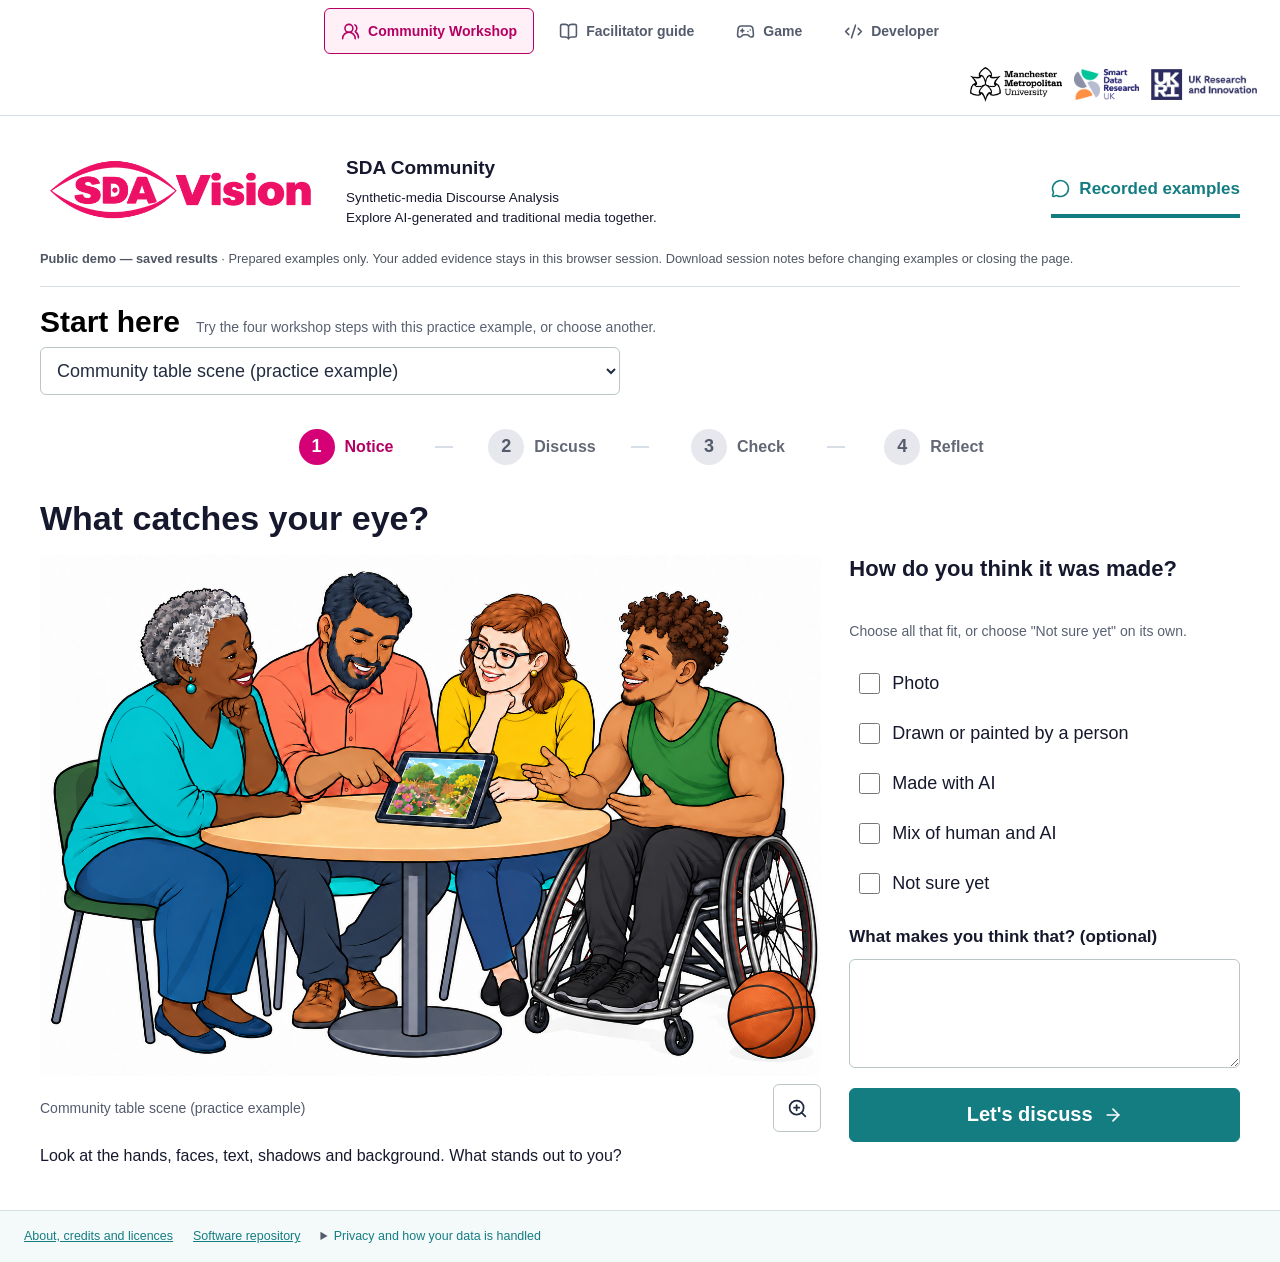
==== commit 1f54a701: "Publish SDA Vision 0.1.3 and guides 1.7 on existing hosting" ====
--- a/site/index.html
+++ b/site/index.html
@@ -34,8 +34,8 @@
           document.documentElement.dataset.textsize = s;
       } catch (e) { /* storage unavailable: keep the defaults */ }
     </script>
-    <script type="module" crossorigin src="./assets/main-Dz5uuHGf.js"></script>
-    <link rel="stylesheet" crossorigin href="./assets/main-DBrw35KC.css">
+    <script type="module" crossorigin src="./assets/main-B_c01LaD.js"></script>
+    <link rel="stylesheet" crossorigin href="./assets/main-CDQ1ho0i.css">
   </head>
   <body>
     <div id="root"></div>
--- a/site/assets/main-CDQ1ho0i.css
+++ b/site/assets/main-CDQ1ho0i.css
@@ -0,0 +1 @@
+.facilitator-guide{box-sizing:border-box;width:100%;margin:0;padding:8px 40px 24px;color:#172732;background:#fff;font:1.05rem/1.65 Arial,sans-serif}.facilitator-guide *{box-sizing:border-box}.facilitator-guide a{color:#086f75;text-underline-offset:3px}.facilitator-guide a:focus-visible{outline:3px solid #d50075;outline-offset:5px}.facilitator-guide .eyebrow{color:#b50063;text-transform:uppercase;font-weight:700;font-size:.8rem;letter-spacing:.08em}.facilitator-guide .hero{display:grid;grid-template-columns:minmax(0,1fr) 300px;grid-template-areas:"brand brand" "intro cover" "actions actions";gap:22px 32px;align-items:stretch;padding:0 0 26px}.facilitator-guide .guide-brand-row{grid-area:brand}.facilitator-guide .guide-intro{grid-area:intro;min-width:0}.facilitator-guide .guide-intro p:last-child{margin-bottom:0}.facilitator-guide .hero>.actions{grid-area:actions}.facilitator-guide .hero>figure{grid-area:cover;position:relative;margin:0;min-width:0}.facilitator-guide .hero .cover{position:absolute;right:0;height:100%;width:auto;max-width:100%;object-fit:contain;object-position:right top}.facilitator-guide h1{font-size:clamp(2.25rem,5vw,3.6rem);line-height:1.07;letter-spacing:-.025em;margin:12px 0 22px;max-width:720px}.facilitator-guide h2{font-size:1.8rem;line-height:1.2;margin:0 0 16px}.facilitator-guide h3{font-size:1.5rem;line-height:1.2;margin:6px 0 12px}.facilitator-guide p{margin:0 0 18px}.facilitator-guide .lead{font-size:1.3rem;line-height:1.5}.facilitator-guide .cover{width:100%;height:auto;box-shadow:0 5px 24px #14373d1a;border:1px solid #dbe6e7}.facilitator-guide .button{display:inline-flex;align-items:center;justify-content:center;background:#007e83;color:#fff;padding:12px 20px;border-radius:7px;text-decoration:none;font-weight:700;min-height:48px}.facilitator-guide .button:hover{background:#00646a}.facilitator-guide .actions{display:flex;gap:16px;align-items:center;flex-wrap:wrap}.facilitator-guide .steps{display:grid;grid-template-columns:repeat(4,1fr);gap:12px;padding:10px 0 36px}.facilitator-guide .steps span{padding:12px 16px;border-radius:6px;font-weight:700}.facilitator-guide .steps span:nth-child(1){background:#ffe36b}.facilitator-guide .steps span:nth-child(2){background:#bcebed}.facilitator-guide .steps span:nth-child(3){background:#ccebc9}.facilitator-guide .steps span:nth-child(4){background:#ffd6bb}.facilitator-guide .how{padding:30px 0;border-top:1px solid #dce5e6}.facilitator-guide .how ol{padding-left:24px;display:grid;gap:12px}.facilitator-guide .previews{padding:30px 0}.facilitator-guide .preview-grid{display:grid;grid-template-columns:repeat(2,minmax(0,1fr));gap:28px;margin-top:24px}.facilitator-guide .activity{padding:22px;background:#fff;border:1px solid #d5e2e3;border-radius:12px}.facilitator-guide .activity:first-child{border-top:6px solid #edcc45}.facilitator-guide .activity:last-child{border-top:6px solid #36bcc3}.facilitator-guide .activity figure{margin:18px 0 0}.facilitator-guide .activity img{display:block;width:100%;height:auto;border:1px solid #dce5e6}.facilitator-guide .activity figcaption{font-size:.875rem;margin-top:10px;color:#4a6067}.facilitator-guide .podcast-preview{width:calc((100% - 28px)/2);margin:0 auto 30px;border-top:6px solid #ed116f}.facilitator-guide .podcast-preview h2{font-size:1.5rem}.facilitator-guide .podcast-preview figure{margin-bottom:18px}.facilitator-guide .podcast-preview .cover{box-shadow:none}.facilitator-guide .download{background:#eef7f7;border-left:5px solid #007e83;padding:28px;border-radius:8px;margin:24px 0 40px}.facilitator-guide .download small{display:block;margin-top:14px;color:#425960}.facilitator-guide .guide-credit{border-top:1px solid #d5e2e3;padding-top:24px;font-size:.875rem;color:#425960}.facilitator-guide .checker-activity,.facilitator-guide .participant-steps{padding:30px 0;border-top:1px solid #d5e2e3}.facilitator-guide .checker-activity figure{margin:24px 0;max-width:994px}.facilitator-guide .checker-activity img{display:block;width:100%;height:auto}.facilitator-guide .checker-activity figcaption{font-size:.875rem;margin-top:10px;color:#4a6067}.facilitator-guide .participant-steps ol{padding-left:24px;display:grid;gap:16px}.facilitator-guide .participant-steps p,.facilitator-guide .participant-steps ol,.facilitator-guide .checker-activity p{max-width:960px}.facilitator-guide .participant-steps a{overflow-wrap:anywhere}@media(max-width:650px){.facilitator-guide{padding:8px 20px 20px}.facilitator-guide .hero{grid-template-columns:1fr;grid-template-areas:"brand" "intro" "cover" "actions";gap:20px;padding:0 0 16px}.facilitator-guide .hero>figure{display:block;max-width:300px;width:100%;justify-self:center}.facilitator-guide .hero .cover{position:static;display:block;height:auto;width:100%}.facilitator-guide .lead{font-size:1.2rem}.facilitator-guide .steps{grid-template-columns:repeat(2,1fr);gap:8px;padding-bottom:26px}.facilitator-guide .preview-grid{grid-template-columns:1fr;gap:22px}.facilitator-guide .activity{padding:16px}.facilitator-guide .podcast-preview{width:100%}.facilitator-guide .download{padding:22px}.facilitator-guide h2{font-size:1.6rem}}.facilitator-guide .guide-brand-title{color:#ed116f;font-family:Arial Black,Arial,sans-serif;font-weight:900;font-size:clamp(1.9rem,3.5vw,2.8rem);line-height:1.15;letter-spacing:0;margin:4px 0 18px}.facilitator-guide .guide-invitation{font-size:1.65rem;font-weight:750;line-height:1.25;margin-bottom:20px}.facilitator-guide .guide-brand-row{display:flex;align-items:center;gap:24px;margin-bottom:0}.facilitator-guide .guide-brand-row .sda-brand-logo{width:220px;flex:none}.facilitator-guide .guide-brand-row .guide-brand-title{margin:0;font-size:clamp(1.5rem,2.5vw,2rem)}@media(max-width:650px){.facilitator-guide .hero{grid-template-columns:1fr}.facilitator-guide .guide-brand-row{gap:15px}.facilitator-guide .guide-brand-row .sda-brand-logo{width:150px}.facilitator-guide .guide-brand-row .guide-brand-title{font-size:1.25rem}}.harbour-page{max-width:1440px;margin:0 auto;padding:28px 32px 48px;color:#192b35}.harbour-page *{box-sizing:border-box}.harbour-page [hidden]{display:none!important}.harbour-page a{color:#166e78;text-decoration:underline;text-underline-offset:3px}.harbour-page :is(a,button,input):focus-visible{outline:3px solid #b50063;outline-offset:4px}.harbour-page p{line-height:1.6}.harbour-heading{display:flex;align-items:center;gap:30px;flex-wrap:wrap;margin-bottom:22px}.harbour-heading img{width:240px;max-width:100%;height:auto}.harbour-heading h1{font-size:clamp(1.7rem,3vw,2.6rem);line-height:1.1;margin:5px 0}.harbour-kicker{margin:0 0 10px;font-size:.8rem;text-transform:uppercase;letter-spacing:.09em;font-weight:750;color:#b50063}.harbour-modes{display:flex;flex-wrap:wrap;gap:8px;margin:0 0 26px;padding:0 0 14px;border:0;border-bottom:1px solid #dce5e6;min-width:0}.harbour-modes label{display:flex;align-items:center;gap:8px;padding:10px 22px;border:1px solid #cddadd;border-radius:999px;cursor:pointer;font-weight:700;position:relative}.harbour-modes label.selected{border-color:#b50063;color:#b50063;background:#fff0f7}.harbour-modes input{position:absolute;width:1px;height:1px;opacity:0}.harbour-modes label:has(input:focus-visible){outline:3px solid #b50063;outline-offset:3px}.harbour-hero{display:grid;grid-template-columns:minmax(0,1fr) minmax(0,1.1fr);align-items:center;gap:34px;background:#f3f9f8;padding:32px;border-radius:20px;border:1px solid #dae8e4}.harbour-hero.is-playing{display:block;padding:22px 28px}.harbour-hero.is-playing .harbour-lead{max-width:70ch}.harbour-page h2{font-size:clamp(1.6rem,3vw,2.35rem);line-height:1.2;margin:0 0 18px;letter-spacing:-.025em}.harbour-page h3{font-size:1.12rem;margin:0 0 12px}.harbour-lead{font-size:1.16rem}.harbour-island{display:block;width:100%;height:auto;border-radius:14px}.harbour-actions{display:flex;align-items:center;flex-wrap:wrap;gap:18px 24px;margin:22px 0 6px}.harbour-actions a,.harbour-player-toolbar a,.harbour-text-button{display:inline-flex;align-items:center;gap:8px;font-weight:700}.harbour-actions svg{flex-shrink:0}.harbour-page .harbour-button{background:#18757e;color:#fff;border:2px solid #18757e;text-decoration:none;border-radius:8px;padding:12px 20px;min-height:48px;display:inline-flex;gap:9px;align-items:center;font-weight:700;cursor:pointer}.harbour-page .harbour-button:hover{background:#115b63}.harbour-play-area{scroll-margin-top:16px}.harbour-player{border:1px solid #ccdfe1;border-radius:14px;overflow:hidden;margin:24px 0;background:#f7faf9}.harbour-player-toolbar{display:flex;flex-wrap:wrap;align-items:center;gap:14px 24px;padding:14px 18px}.harbour-player-toolbar strong{margin-right:auto}.harbour-text-button{cursor:pointer;border:1px solid #cddadd;background:#fff;color:#166e78;border-radius:6px;padding:8px 12px}.harbour-frame{display:block;width:100%;height:min(780px,85vh);min-height:540px;border:0;background:#b8dedc}.harbour-loading{background:#ed116f;color:#fff;padding:14px 18px;margin:0;font-weight:700}.harbour-player-note{font-size:.9rem;margin:0;padding:14px 18px}.harbour-steps{display:grid;grid-template-columns:repeat(4,minmax(0,1fr));list-style:none;padding:0;gap:14px;margin:28px 0}.harbour-steps li{padding:20px;border-radius:10px;background:#fff3bb}.harbour-steps li:nth-child(2){background:#d5f1f2}.harbour-steps li:nth-child(3){background:#def0d9}.harbour-steps li:nth-child(4){background:#ffe2cf}.harbour-steps span{font-weight:750}.harbour-steps p{margin:10px 0 0;font-size:.94rem}.harbour-context{margin:34px 0;width:100%}.harbour-context h2,.harbour-resources h2{font-size:1.45rem}.harbour-gallery{display:grid;grid-template-columns:repeat(2,minmax(0,1fr));gap:24px;margin:26px 0}.harbour-preview{margin:0;border:1px solid #dce5e6;padding:12px;border-radius:12px;background:#fff}.harbour-preview img{display:block;width:100%;height:auto;border-radius:6px}.harbour-preview figcaption{margin:12px 4px 2px;font-size:.92rem;font-weight:600}.harbour-dev-intro{margin:0 0 28px}.harbour-dev-intro p{max-width:none}.harbour-dev-grid{display:grid;grid-template-columns:repeat(3,minmax(0,1fr));gap:24px;margin:28px 0}.harbour-dev-grid article{border:1px solid #dce5e6;border-radius:10px;padding:24px;min-width:0}.harbour-page pre{white-space:pre-wrap;overflow-wrap:anywhere;padding:14px;border:1px solid #dce5e6;border-radius:6px;background:#f1f6f6;color:#192b35}.harbour-small{font-size:.88rem;color:#485d65}.harbour-resources{border-top:1px solid #dce5e6;margin-top:36px;padding-top:28px}.harbour-resources details{margin-top:22px}.harbour-resources summary{cursor:pointer;font-weight:700;color:#166e78;padding:8px 0}@media(max-width:900px){.harbour-hero,.harbour-dev-grid{grid-template-columns:1fr}.harbour-steps{grid-template-columns:repeat(2,minmax(0,1fr))}}@media(max-width:600px){.harbour-page{padding:22px 16px 32px}.harbour-heading{gap:12px}.harbour-heading img{width:190px}.harbour-hero{padding:22px}.harbour-gallery{grid-template-columns:1fr}.harbour-steps{gap:10px}.harbour-steps li{padding:14px}.harbour-frame{height:78vh;min-height:520px}.harbour-actions{align-items:flex-start;flex-direction:column}.harbour-player-toolbar strong{flex-basis:100%}}.harbour-arcade{display:grid;grid-template-columns:minmax(0,1fr) minmax(0,1fr);gap:28px;align-items:center;margin:32px 0}.harbour-arcade h2{font-size:1.45rem}.harbour-arcade li{line-height:1.6;margin-bottom:8px}@media(max-width:900px){.harbour-arcade{grid-template-columns:1fr}}.audio-preview{position:relative;width:100%;min-width:0;padding:12px;color:#16383b;background:#f3f7f8;border-radius:6px}.audio-preview-artwork{display:grid;place-items:center;min-height:100px}.audio-preview-artwork img{display:block;width:100%;height:auto;object-fit:contain}.audio-preview-controls{position:relative;z-index:1;display:flex;flex-wrap:wrap;align-items:center;justify-content:center;gap:8px 14px;width:fit-content;max-width:100%;margin:12px auto 0;padding:8px 12px;background:#fff;border:1px solid #b8cdcf;border-radius:12px;box-shadow:0 2px 8px #16383b14}.audio-preview-badge{display:flex;align-items:center;gap:8px;color:#116d73;font-size:14px;font-weight:700}.audio-preview-controls audio{display:block;width:300px;max-width:100%;height:42px}@media(max-width:520px){.audio-preview{padding:8px}.audio-preview-controls{width:100%;padding:8px;gap:4px}}.external-check{border-top:1px solid var(--line, #cbd5da);margin-top:1.5rem;padding-top:1rem;min-width:0}.external-check h3{display:flex;align-items:center;gap:.5rem}.external-check-actions{display:flex;flex-wrap:wrap;align-items:end;gap:1rem 1.5rem}.external-check-actions>div{flex:1 1 17rem;min-width:0}.external-check label{display:block;font-weight:600;margin:.7rem 0 .3rem}.external-check select,.external-check input:not([type=checkbox]),.external-check textarea{box-sizing:border-box;width:100%;max-width:100%;font:inherit;padding:.6rem;border:1px solid #8a9ca8;border-radius:5px;color:inherit;background:var(--panel, #fff)}.external-check-actions button{margin-top:.7rem}.external-check button,.external-check-link{display:inline-flex;align-items:center;justify-content:center;gap:.5rem;min-height:44px;white-space:normal}.external-check-link{padding:.65rem 1rem;border:2px solid #bd0057;border-radius:5px;color:#a9004c;font-weight:700;background:#fff5f9;text-decoration:none}.external-check-link:hover{background:#fbe0ec}.external-check-small{font-size:.9rem;line-height:1.55}.external-check details{margin:.8rem 0}.external-check summary{cursor:pointer;font-weight:700;padding:.65rem 0;overflow-wrap:anywhere}.external-check-editor{padding:.5rem 1rem 1rem;background:var(--panel, #f5f9fa);border:1px solid #b5c9ce;border-radius:6px}.external-check-fields{display:grid;grid-template-columns:repeat(auto-fit,minmax(min(100%,17rem),1fr));gap:0 1rem}.external-check-file{margin:1rem 0;padding:.8rem;border-left:3px solid #167c82;overflow-wrap:anywhere}.external-check code{white-space:normal;overflow-wrap:anywhere;font-size:.8rem}.external-check label.external-check-attest{display:flex;gap:.65rem;align-items:start;font-weight:400}.external-check-attest input{flex:0 0 auto;margin-top:.2rem;width:1.15rem;height:1.15rem}.external-check-message{border-left:3px solid #ed116f;padding:.75rem;background:#fff2f7;color:#192b36}.external-check-records dl>div{display:grid;grid-template-columns:minmax(8rem,1fr) minmax(0,3fr);gap:.8rem;border-top:1px solid #d6e0e4;padding:.5rem 0}.external-check-records dt{font-weight:600}.external-check-records dd{margin:0;white-space:pre-wrap;overflow-wrap:anywhere}.other-checking-tools{margin:1rem 0}.other-checking-tools>summary{font-weight:700;cursor:pointer;padding:.6rem 0}.demo-external-checks{min-width:0;border-top:1px solid var(--line, #cbd5da);margin-top:1rem;padding-top:1rem}.demo-external-checks h3{margin:0 0 1rem}.demo-checker-material{display:flex;flex-wrap:wrap;gap:.75rem 1.5rem;align-items:end;margin-bottom:1rem}.demo-checker-material>div{flex:1 1 15rem;min-width:0}.demo-checker-material p{margin:0}.demo-checker-material button{display:inline-flex;align-items:center;gap:.5rem;min-height:44px;white-space:normal}.demo-checker-pair{display:grid;grid-template-columns:repeat(auto-fit,minmax(min(100%,17rem),1fr));gap:1.5rem}.demo-checker-column{min-width:0;display:flex;flex-direction:column;border-top:3px solid #bd0057;padding-top:.8rem}.demo-checker-column h4{display:flex;align-items:center;gap:.5rem;font-size:1.1rem;margin:0 0 .8rem}.demo-checker-column h4 svg{flex:0 0 auto}.demo-checker-column .external-check-link{box-sizing:border-box;width:100%;text-align:center;min-height:50px}.demo-checker-openai{border-color:#a94a12}.demo-checker-openai .external-check-link{border-color:#a94a12;color:#85390b;background:#fff4e9}.demo-checker-openai .external-check-link:hover{background:#ffe7d2}.demo-checker-paste{margin-top:auto}.demo-external-checks label{display:block;font-weight:600;margin:.5rem 0}.demo-external-checks select,.demo-external-checks textarea{box-sizing:border-box;width:100%;min-width:0;max-width:100%;font:inherit;padding:.6rem;border:1px solid #8a9ca8;border-radius:5px;color:inherit;background:var(--panel, #fff)}.demo-external-checks textarea{min-height:150px;resize:vertical}@media(max-width:550px){.external-check-records dl>div{grid-template-columns:1fr;gap:.25rem}.external-check-actions>div{flex-basis:100%}.external-check-link{box-sizing:border-box;width:100%}}:root{color-scheme:dark;--bg: #0c1018;--panel: #141b27;--panel-2: #1b2433;--line: #27303f;--text: #e7edf5;--muted: #8d9bb0;--accent: #4f8cff;--good: #2fbf71;--warn: #f0a830;--danger: #ef5b5b;--partial: #d98324;--pending: #7c89a0;--on-accent: #ffffff;--pop: #4f8cff;--graph-bg: #0c1018;--graph-label: #aeb9cc;--graph-lit: #ffffff;--graph-pin: #ffd166;--radius: 12px}:root[data-theme=light]{color-scheme:light;--bg: #f2f4f8;--panel: #ffffff;--panel-2: #eaeef5;--line: #d3dae5;--text: #1c2433;--muted: #556275;--accent: #2f66d0;--good: #177a45;--warn: #8a5a00;--danger: #c23434;--partial: #96530f;--pending: #5d6b82;--on-accent: #ffffff;--pop: #2f66d0;--graph-bg: #ffffff;--graph-label: #47556b;--graph-lit: #1c2433;--graph-pin: #a8730a}:root[data-theme=console]{color-scheme:light;--bg: #f6f1e6;--panel: #ffffff;--panel-2: #f0f2ee;--line: #d9dede;--text: #252a2b;--muted: #596467;--accent: #0a7575;--good: #3e7a16;--warn: #8f6400;--danger: #c13f14;--partial: #9c5605;--pending: #5d6b78;--on-accent: #ffffff;--pop: #c0177b;--graph-bg: #ffffff;--graph-label: #4e5a5d;--graph-lit: #252a2b;--graph-pin: #8f6400}:root[data-theme=console] .topbar{background:linear-gradient(135deg,#17b7b7,#0da3a3);border-bottom-color:#0a7575}:root[data-theme=console] .topbar h1,:root[data-theme=console] .topbar p,:root[data-theme=console] .ver{color:#053238}:root[data-theme=console] .topbar p{opacity:.85}:root[data-theme=console] .logo{background:linear-gradient(135deg,#0a7575,#c0177b)}:root[data-theme=pulse]{color-scheme:dark;--bg: #0c1a1e;--panel: #122429;--panel-2: #193138;--line: #28464e;--text: #f3eedf;--muted: #9fb4af;--accent: #1fcfcf;--good: #82c341;--warn: #f7c51e;--danger: #ff7a4d;--partial: #e8963c;--pending: #82a0a8;--on-accent: #06282c;--pop: #ff5cae;--graph-bg: #0c1a1e;--graph-label: #a9beb9;--graph-lit: #f3eedf;--graph-pin: #f7c51e}:root[data-theme=pulse] .topbar{border-bottom:2px solid var(--pop)}:root[data-theme=pulse] .logo{background:linear-gradient(135deg,#f52fa0,#17b7b7)}:root[data-theme=pulse] .ver{color:var(--pop)}:root[data-theme=ppie]{color-scheme:light;--bg: #efece6;--panel: #ffffff;--panel-2: #f5f2ec;--line: #d8d3cb;--text: #2b2d42;--muted: #6b6b6b;--accent: #1a6b69;--good: #3e7a16;--warn: #8f6400;--danger: #c42b0e;--partial: #a64b00;--pending: #66716f;--on-accent: #ffffff;--pop: #c42b0e;--graph-bg: #ffffff;--graph-label: #4e5a58;--graph-lit: #2b2d42;--graph-pin: #8f6400}:root[data-theme=ppie] body,:root[data-theme=ppie] button,:root[data-theme=ppie] select,:root[data-theme=ppie] textarea{font-family:Arial,Helvetica Neue,sans-serif}:root[data-theme=ppie] h1,:root[data-theme=ppie] h2,:root[data-theme=ppie] h3{font-family:Arial Black,Arial Bold,Arial,sans-serif;letter-spacing:.01em}:root[data-theme=ppie] .mono{font-family:Courier New,ui-monospace,monospace}:root[data-theme=ppie] .topbar{border-bottom:3px solid transparent;border-image:linear-gradient(90deg,#e63312 0 25%,#ff751f 0 50%,#2aafab 0 75%,#7dd857 0) 1}:root[data-theme=ppie] .logo{background:linear-gradient(135deg,#1a6b69,#e63312)}:root[data-theme=ppie] .ver{color:var(--pop)}:root[data-textsize=large]{font-size:18.8px}:root[data-textsize=large] body{font-size:20px}:root[data-textsize=workshop]{font-size:21.6px}:root[data-textsize=workshop] body{font-size:23px;line-height:1.6}*{box-sizing:border-box}body{margin:0;font-family:-apple-system,BlinkMacSystemFont,Segoe UI,Roboto,sans-serif;font-size:17px;background:var(--bg);color:var(--text);line-height:1.55}h1,h2,h3{margin:0}button{font-family:inherit}.muted{color:var(--muted)}.small{font-size:.82rem}.mono{font-family:ui-monospace,SF Mono,Menlo,monospace;font-size:.82rem}.topbar{display:flex;justify-content:space-between;align-items:center;gap:1rem;padding:1rem 1.5rem;border-bottom:1px solid var(--line);background:var(--panel);flex-wrap:wrap}.brand{display:flex;gap:.9rem;align-items:center}.logo{width:44px;height:44px;border-radius:10px;display:grid;place-items:center;background:linear-gradient(135deg,var(--accent),#8a5bff);font-weight:700;color:#fff}.topbar h1{font-size:1.25rem}.ver{color:var(--accent);font-size:.9rem}.dev-badge{margin-left:.5rem;font-size:.62rem;font-weight:700;letter-spacing:.08em;background:var(--warn);color:var(--bg);padding:.1rem .4rem;border-radius:5px;vertical-align:middle}.dev-badge.demo-badge{background:var(--accent);color:var(--on-accent)}.showcase-banner{margin:0;padding:.7rem 1.5rem;font-size:.85rem;line-height:1.5;background:linear-gradient(90deg,#4f8cff29,#4f8cff0f);border-bottom:1px solid var(--line);color:var(--text)}.showcase-banner strong{color:var(--accent)}.view-toggle{margin-top:.4rem;font-size:.72rem;background:var(--panel-2);border:1px solid var(--line);color:var(--muted);padding:.25rem .55rem;border-radius:7px;cursor:pointer}.view-toggle:hover{border-color:var(--accent);color:var(--text)}.theme-btn{flex:none;font-size:.72rem;background:var(--panel-2);border:1px solid var(--line);color:var(--muted);padding:.3rem .65rem;border-radius:999px;cursor:pointer}.theme-btn:hover{border-color:var(--accent);color:var(--text)}.theme-select{flex:none;font-size:.72rem;background:var(--panel-2);border:1px solid var(--line);color:var(--muted);padding:.28rem .5rem;border-radius:999px;cursor:pointer;font-family:inherit}.theme-select:hover{border-color:var(--accent);color:var(--text)}.topbar p{margin:.15rem 0 0;color:var(--muted);font-size:.82rem;max-width:48ch}.chips{display:flex;gap:.4rem;flex-wrap:wrap}.chip{font-size:.72rem;padding:.25rem .6rem;border-radius:999px;border:1px solid var(--line);background:var(--panel-2);color:var(--muted);display:inline-flex;gap:.35rem;align-items:center}.chip:before{content:"";width:7px;height:7px;border-radius:50%;background:var(--pending)}.chip.ready:before{background:var(--good)}.chip.unconfigured:before,.chip.missing:before{background:var(--danger)}.chip.pending:before{background:var(--warn)}.chip.disabled:before{background:var(--pending)}.layout{display:grid;grid-template-columns:360px 1fr;gap:1.25rem;padding:1.25rem 1.5rem;align-items:start}@media(max-width:900px){.layout{grid-template-columns:1fr}}.layout>*{min-width:0}.panel{background:var(--panel);border:1px solid var(--line);border-radius:var(--radius);padding:1.1rem}.left-col{display:grid;gap:1.25rem;align-content:start;min-width:0}.left-col>*{min-width:0}.results-panel{min-width:0}.evidence-cols>*,.graph-wrap>*,.batch-rows,.batch-item,.batch-detail{min-width:0}.batch-queue-summary{cursor:pointer;font-size:.95rem;overflow-wrap:anywhere}.batch-queue-summary:focus-visible{outline:2px solid var(--accent);outline-offset:5px}.batch-queue-content{margin-top:.8rem;min-width:0}.queue-actions{display:flex;gap:.4rem;flex-wrap:wrap;align-items:center}.small-btn{font-size:.72rem;padding:.3rem .5rem}.qrun{font-size:.6rem;font-weight:700;letter-spacing:.05em;text-transform:uppercase;color:var(--good);border:1px solid var(--good);border-radius:5px;padding:.05rem .3rem;flex:none}.qrow.run{opacity:.55}.batch-next{margin:.6rem 0 0;font-size:.8rem;color:var(--accent)}.batch-next code{color:var(--text)}.queue-list{list-style:none;margin:.7rem 0;padding:0;display:grid;grid-template-columns:minmax(0,1fr);gap:.35rem;max-height:300px;overflow-y:auto;overflow-x:hidden}.qrow{display:flex;align-items:center;gap:.5rem;padding:.3rem;border:1px solid var(--line);border-radius:8px;background:var(--panel-2)}.qrow.on{border-color:var(--accent)}.qrow.disabled{opacity:.45}.qthumb{width:38px;height:38px;border-radius:6px;object-fit:cover;flex:none;background:var(--bg)}.qthumb.qtype{display:grid;place-items:center;font-size:.6rem;font-weight:700;color:var(--muted);border:1px solid var(--line)}.qname{flex:1;min-width:0;font-size:.78rem;overflow:hidden;text-overflow:ellipsis;white-space:nowrap}.qremove{background:transparent;border:0;color:var(--muted);font-size:1.1rem;cursor:pointer;line-height:1}.qremove:hover{color:var(--danger)}.queue-foot{display:flex;justify-content:space-between;align-items:center;gap:.5rem;margin-top:.5rem}.queue-foot .primary{width:auto;margin:0}.batch-rows{display:grid;grid-template-columns:minmax(0,1fr);gap:.5rem}.batch-item{border:1px solid var(--line);border-radius:10px;overflow:hidden}.batch-item-head{width:100%;display:flex;align-items:center;gap:.6rem;padding:.5rem .6rem;background:var(--panel-2);border:0;color:var(--text);cursor:pointer;text-align:left}.batch-item-head:hover{background:var(--line)}.batch-meta{white-space:nowrap}.batch-caret{color:var(--muted)}.batch-detail{padding:.4rem;background:var(--panel)}.batch-detail .results-panel{border:0;padding:.4rem}.graph-toggle{display:flex;align-items:center;gap:.4rem;font-size:.75rem;color:var(--muted);margin-bottom:.6rem;cursor:pointer}.mode-toggle{display:flex;gap:.4rem;background:var(--panel-2);padding:.25rem;border-radius:10px}.mode{flex:1;padding:.5rem;border:0;border-radius:8px;background:transparent;color:var(--muted);font-weight:600;cursor:pointer}.mode.active{background:var(--accent);color:var(--on-accent)}.dropzone{display:grid;place-items:center;min-height:180px;margin-top:.9rem;border:1.5px dashed var(--line);border-radius:10px;cursor:pointer;background:var(--panel-2);overflow:hidden;transition:border-color .15s}.dropzone.drag{border-color:var(--accent)}.dropzone.demo{cursor:default;border-style:solid}.drop-empty{text-align:center;color:var(--muted);display:grid;gap:.25rem;padding:1rem}.drop-empty strong{color:var(--text)}.preview{width:100%;max-height:280px;object-fit:contain}.preview-audio{width:100%;margin:1rem 0}.preview-stack{display:flex;flex-direction:column;gap:.4rem;align-items:center;width:100%}.preview-stack .preview{max-height:200px}.preview-stack .preview-audio{margin:.2rem 0}.preview-stack small{word-break:break-all;text-align:center}.preview-doc{display:grid;place-items:center;gap:.25rem;padding:2rem 1rem;text-align:center;color:var(--muted)}.preview-doc strong{font-size:1.6rem;color:var(--accent);letter-spacing:.05em}.preview-doc small{word-break:break-all}.preview-name{overflow-wrap:anywhere}.field{display:grid;gap:.35rem;margin-top:.9rem;font-size:.85rem}textarea{width:100%;background:var(--panel-2);border:1px solid var(--line);border-radius:8px;color:var(--text);padding:.6rem;resize:vertical;font-family:inherit}.primary{width:100%;margin-top:.9rem;padding:.7rem;border:0;border-radius:9px;background:var(--accent);color:var(--on-accent);font-weight:700;cursor:pointer;font-size:.95rem}.primary:disabled{opacity:.45;cursor:not-allowed}.ghost{background:transparent;border:1px solid var(--line);color:var(--text);padding:.5rem .9rem;border-radius:8px;cursor:pointer}.examples{margin-top:.8rem;display:grid;gap:.4rem}.example-buttons{display:flex;flex-direction:column;gap:.3rem}.example-btn{text-align:left;background:var(--panel-2);border:1px solid var(--line);color:var(--text);padding:.4rem .6rem;border-radius:7px;cursor:pointer;font-size:.8rem;overflow-wrap:anywhere}.example-btn:hover{border-color:var(--accent)}.example-row{display:flex;gap:.3rem;align-items:stretch}.example-row .example-btn{flex:1;min-width:0}.example-dl{display:grid;place-items:center;width:2rem;flex:none;background:var(--panel-2);border:1px solid var(--line);color:var(--muted);border-radius:7px;text-decoration:none;font-size:.85rem}a.example-dl:hover{border-color:var(--accent);color:var(--text)}.example-dl.off{opacity:.45;cursor:help}.corpus{margin-top:.9rem;font-size:.85rem}.corpus summary{cursor:pointer;color:var(--accent)}.corpus-browser{margin-top:.6rem;max-height:260px;overflow:auto;display:grid;gap:.3rem}.corpus-label{font-weight:600;color:var(--muted);margin-top:.4rem;font-size:.75rem;text-transform:uppercase;letter-spacing:.04em}.corpus-file{padding:.3rem .5rem;border-radius:6px;cursor:pointer;color:var(--text);border:0;background:transparent;text-align:left;width:100%;overflow-wrap:anywhere}.corpus-file:hover{background:var(--panel-2)}.consensus{border-radius:10px;padding:1rem;margin-bottom:1rem;border:1px solid var(--line);background:var(--panel-2)}.consensus.empty{text-align:center}.consensus-head{display:flex;align-items:center;gap:1rem;flex-wrap:wrap}.gauge{width:64px;height:64px;border-radius:50%;display:grid;place-items:center;font-weight:700;flex:none}.gauge span{width:50px;height:50px;border-radius:50%;background:var(--panel-2);display:grid;place-items:center}.consensus h2{font-size:1.15rem}.consensus .expl{margin:.5rem 0 0;color:var(--muted);font-size:.85rem}.consensus .disclaimer{margin:.6rem 0 0;font-size:.75rem;color:var(--muted);font-style:italic}.badge{padding:.15rem .5rem;border-radius:6px;font-size:.72rem;font-weight:600}.badge.high{background:#2fbf712e;color:var(--good)}.badge.medium{background:#f0a8302e;color:var(--warn)}.badge.low{background:#7c89a033;color:var(--muted)}.doc-info{background:var(--panel-2);border:1px solid var(--line);border-radius:8px;padding:.6rem .8rem;margin-bottom:.8rem;font-size:.82rem}.doc-info ul{margin:.4rem 0 0;padding-left:1.1rem;color:var(--muted)}.deep-pass{display:flex;align-items:center;gap:.6rem;margin-top:.55rem;flex-wrap:wrap}.deep-pass .small{max-width:34rem}.frame-chip .frame-dl{display:block;margin-top:.3rem;font-size:.62rem;line-height:1.25;padding:.2rem .4rem;background:none;border:1px solid var(--line);border-radius:6px;color:var(--muted);cursor:pointer;max-width:9.5rem;white-space:normal}.frame-chip .frame-dl:hover{color:var(--text);border-color:var(--accent)}.so-steps{background:var(--panel-2);border:1px solid var(--line);border-radius:8px;padding:.6rem .9rem;margin:.5rem 0 .7rem;font-size:.8rem}.so-steps-head{margin:0 0 .35rem}.so-steps ol{margin:.2rem 0 .4rem;padding-left:1.2rem}.so-steps li{margin-bottom:.3rem;color:var(--muted)}.so-steps li strong{color:var(--text)}.so-steps-note{margin:.3rem 0 0;color:var(--muted);font-style:italic}.so-verify{font-size:.78rem;color:var(--muted);margin:.45rem 0 .2rem}.so-verify a{color:var(--accent)}.so-btn:disabled{opacity:.45;cursor:not-allowed}.so-col{display:flex;flex-direction:column;gap:.4rem;flex:1;min-width:260px}.so-col .so-btn{flex:1;min-width:0}.so-col .so-verify{margin:0}.frame-strip{display:flex;gap:.5rem;flex-wrap:wrap;margin-bottom:1rem}.frame-chip{display:grid;gap:.1rem;place-items:center;min-width:64px;padding:.4rem .6rem;border-radius:8px;border:1px solid var(--line);background:var(--panel-2)}.frame-chip .frame-label{font-size:.7rem;color:var(--muted)}.frame-chip .frame-rating{font-weight:700;font-size:1.05rem}.frame-chip.synthetic_likely{border-color:var(--danger)}.frame-chip.synthetic_likely .frame-rating{color:var(--danger)}.frame-chip.partially_synthetic{border-color:var(--partial)}.frame-chip.partially_synthetic .frame-rating{color:var(--partial)}.frame-chip.authentic_likely{border-color:var(--good)}.frame-chip.authentic_likely .frame-rating{color:var(--good)}.table-wrap{overflow-x:auto;border:1px solid var(--line);border-radius:10px}table.report{width:100%;border-collapse:collapse;font-size:.85rem}.report th{text-align:left;padding:.6rem .7rem;background:var(--panel-2);color:var(--muted);font-weight:600;white-space:nowrap}.report td{padding:.6rem .7rem;border-top:1px solid var(--line);vertical-align:top}.report tr.placeholder-row td{text-align:center;color:var(--muted);padding:1.5rem}.prov-name{font-weight:600}.prov-model{color:var(--muted);font-size:.72rem}.pill{padding:.12rem .5rem;border-radius:999px;font-size:.72rem;font-weight:600;white-space:nowrap}.pill.ok{background:#2fbf7129;color:var(--good)}.pill.error,.pill.timeout{background:#ef5b5b29;color:var(--danger)}.pill.unconfigured{background:#7c89a02e;color:var(--muted)}.pill.pending{background:#f0a83029;color:var(--warn)}.pill.disabled{background:#7c89a029;color:var(--pending)}.verdict{font-weight:600}.verdict.synthetic_likely{color:var(--danger)}.verdict.partially_synthetic{color:var(--partial)}.verdict.authentic_likely{color:var(--good)}.verdict.inconclusive,.verdict.not_applicable{color:var(--muted)}.bar{position:relative;width:120px;height:16px;border-radius:8px;background:var(--line);overflow:hidden}.bar>i{position:absolute;inset:0 auto 0 0;border-radius:8px}.bar small{position:absolute;right:6px;top:0;font-size:.7rem;line-height:16px;color:var(--text)}:root[data-theme=light] .bar small,:root[data-theme=console] .bar small,:root[data-theme=ppie] .bar small{color:#10151d;text-shadow:0 0 3px rgba(255,255,255,.8),0 0 1px rgba(255,255,255,.9)}:root[data-theme=pulse] .bar small{text-shadow:0 0 3px rgba(6,26,30,.9),0 0 1px rgba(6,26,30,1)}.evidence{color:var(--muted)}.evidence ul{margin:0;padding-left:1.1rem}.evidence li{margin:.1rem 0}.provenance-verdict-note{display:block;color:var(--muted);margin-top:.3rem}.provenance-evidence{min-width:220px;overflow-wrap:anywhere}.provenance-evidence p{margin:0 0 .65rem}.provenance-evidence dl{display:grid;grid-template-columns:minmax(85px,1fr) minmax(0,2fr);gap:.3rem .7rem;margin:0 0 .65rem}.provenance-evidence dt{font-weight:600}.provenance-evidence dd{margin:0}.evidence details summary{cursor:pointer;margin:.4rem 0}.decision-block{margin-top:1rem}.evidence-cols{display:grid;grid-template-columns:1fr 1fr;gap:1rem}@media(max-width:720px){.evidence-cols{grid-template-columns:1fr}}.evidence-col{background:var(--panel-2);border:1px solid var(--line);border-radius:10px;padding:.8rem}.evidence-col h3{font-size:.85rem;margin-bottom:.5rem}.evidence-col.supporting{border-left:3px solid var(--good)}.evidence-col.not-decisive{border-left:3px solid var(--pending)}.ev-item{padding:.4rem 0;border-top:1px solid var(--line);font-size:.82rem}.ev-item:first-of-type{border-top:0}.ev-head{display:flex;justify-content:space-between;gap:.5rem}.ev-name{font-weight:600}.ev-rating{color:var(--muted);font-size:.75rem}.ev-note{color:var(--muted);margin-top:.15rem}.ev-why{color:var(--warn);margin-top:.25rem;font-size:.78rem}.ev-empty{color:var(--muted);font-size:.8rem}.trace{margin-top:.8rem;font-size:.82rem}.trace summary{cursor:pointer;color:var(--accent)}.trace ol{margin:.5rem 0 0;padding-left:1.2rem;color:var(--muted)}.trace li{margin:.2rem 0}.trace code{color:var(--text)}.second-opinion{margin-top:1rem;display:grid;gap:.5rem}.so-buttons{display:flex;gap:.6rem;flex-wrap:wrap}.so-btn{display:grid;gap:.2rem;flex:1;min-width:200px;padding:.6rem .8rem;border:1px solid var(--line);border-radius:9px;background:var(--panel-2);color:var(--text);cursor:pointer;text-align:left}.so-btn:hover{border-color:var(--accent)}.so-btn strong{font-size:.88rem}.so-btn small{color:var(--muted);font-size:.72rem}.so-shared{color:var(--muted);font-size:.75rem}.so-prompt-backup{min-width:0;margin:12px 0}.so-prompt-heading{display:flex;flex-wrap:wrap;align-items:center;justify-content:space-between;gap:8px 12px;margin-bottom:8px}.so-prompt-heading label{font-weight:700}.so-prompt-heading button{display:inline-flex;align-items:center;gap:7px;min-height:44px}.so-prompt-backup textarea{display:block;width:100%;min-height:144px;resize:vertical;padding:12px;border:1px solid var(--line);border-radius:6px;background:var(--panel-2);color:var(--text);font:inherit;font-size:14px;line-height:1.5}.so-prompt-note{margin-top:.4rem;font-size:.75rem;color:var(--muted)}.so-attest{display:flex;align-items:center;gap:.5rem;flex-wrap:wrap}.so-attest select{background:var(--panel-2);border:1px solid var(--line);color:var(--text);border-radius:6px;padding:.25rem .4rem;font:inherit;font-size:.75rem}.so-attest select:focus{border-color:var(--accent);outline:none}.so-attest small{font-size:.72rem}.annotation-lane{margin-top:1rem}.annotation-lane h3{font-size:.95rem;margin-bottom:.3rem}.al-run{display:flex;gap:.8rem;align-items:center;flex-wrap:wrap;margin:.4rem 0}.al-notes{margin:.3rem 0 .3rem 1.1rem}.al-pointer{border:1px solid var(--line);border-radius:8px;padding:.6rem;margin-top:.6rem}.al-pointer p{margin:.3rem 0;font-size:.82rem}.al-check{margin-top:.4rem;border-top:1px dashed var(--line);padding-top:.4rem;font-size:.8rem}.al-check-form{display:grid;gap:.4rem}.al-check-fields{display:flex;gap:.5rem;flex-wrap:wrap}.al-check-fields select,.al-check-fields input{background:var(--panel-2);border:1px solid var(--line);color:var(--text);border-radius:6px;padding:.3rem .4rem;font:inherit;font-size:.78rem}.al-check textarea{width:100%;resize:vertical;background:var(--panel-2);border:1px solid var(--line);color:var(--text);border-radius:8px;padding:.45rem;font:inherit;font-size:.8rem}.al-check-actions{display:flex;gap:.6rem}.toast{margin-top:.4rem;font-size:.78rem;color:var(--good)}.so-pastes{display:grid;gap:.6rem;margin-top:.3rem}.so-paste{display:grid;gap:.3rem;margin-top:.3rem}.so-note{margin-bottom:.5rem}.so-note strong{display:block;font-size:.78rem;color:var(--accent);margin-bottom:.15rem}.so-read{font-size:.78rem;font-weight:600;color:var(--text);margin-bottom:.2rem}.so-score{display:block;font-size:.74rem;margin-top:.15rem}.so-score strong{color:var(--accent)}.so-paste>span{font-size:.8rem;color:var(--muted)}.so-paste textarea{width:100%;resize:vertical;background:var(--panel-2);border:1px solid var(--line);color:var(--text);border-radius:8px;padding:.55rem;font:inherit;font-size:.82rem}.so-paste textarea:focus{border-color:var(--accent);outline:none}.so-paste small{font-size:.72rem}.extras{margin-top:1rem;display:grid;gap:1rem}.extra-block h3{font-size:.9rem;margin-bottom:.3rem}.tags{display:flex;gap:.4rem;flex-wrap:wrap}.tag{background:var(--panel-2);border:1px solid var(--line);padding:.2rem .55rem;border-radius:999px;font-size:.78rem}.citation{background:var(--panel-2);border:1px solid var(--line);border-radius:10px;padding:.8rem}.citation .cite-text{font-size:.8rem;color:var(--text)}.extra-actions{display:flex;gap:.6rem;flex-wrap:wrap}.diffusion-wrap{padding:0 1.5rem 1.25rem}.diffusion-panel{display:grid;gap:.8rem}.diffusion-head h2{font-size:1.1rem}.diffusion-controls{display:flex;gap:1rem;align-items:flex-end;flex-wrap:wrap}.diffusion-controls label{display:grid;gap:.25rem;font-size:.78rem;color:var(--muted)}.diffusion-controls select,.diffusion-controls input[type=range]{background:var(--panel-2);border:1px solid var(--line);color:var(--text);border-radius:7px;padding:.35rem}.diffusion-controls .primary,.diffusion-controls .ghost{width:auto;margin:0}.graph-wrap{display:grid;grid-template-columns:1fr 220px;gap:.8rem}@media(max-width:800px){.graph-wrap{grid-template-columns:1fr}}.graph-svg{width:100%;height:520px;background:var(--graph-bg);border:1px solid var(--line);border-radius:10px;touch-action:none}.graph-info{background:var(--panel-2);border:1px solid var(--line);border-radius:10px;padding:.8rem;font-size:.82rem;align-self:start;overflow-wrap:anywhere;word-break:break-word}.graph-info strong{display:block;margin-bottom:.3rem;word-break:break-all;overflow-wrap:anywhere}.graph-controls{display:grid;gap:.4rem;margin-bottom:.6rem;padding-bottom:.5rem;border-bottom:1px solid var(--line)}.graph-controls select{background:var(--panel);border:1px solid var(--line);color:var(--text);border-radius:6px;padding:.2rem;margin-left:.4rem;font-size:.75rem}.graph-toggle.colour-by{display:grid;gap:.25rem;align-items:stretch}.graph-toggle.colour-by>span{white-space:nowrap}.graph-toggle.colour-by select{margin-left:0;width:100%;min-width:0}.graph-story{background:var(--panel-2);border:1px solid var(--line);border-left:3px solid var(--accent);border-radius:10px;padding:.9rem 1rem}.graph-story h3{font-size:.85rem;margin-bottom:.4rem}.graph-story p{margin:0;font-size:.9rem;line-height:1.6}.graph-story-head{display:flex;justify-content:space-between;align-items:center;gap:.6rem;flex-wrap:wrap;margin-bottom:.5rem}.story-tiers{display:flex;gap:.3rem;flex-wrap:wrap}.story-tiers .tier{background:var(--panel);border:1px solid var(--line);color:var(--muted);border-radius:999px;padding:.2rem .7rem;font-size:.74rem;cursor:pointer}.story-tiers .tier.active{background:var(--accent);border-color:var(--accent);color:var(--on-accent)}.pin-tag{display:inline-block;margin-bottom:.4rem;font-size:.7rem;color:var(--warn)}.graph-thumb{width:100%;max-height:150px;object-fit:contain;border-radius:8px;border:1px solid var(--line);background:var(--bg);margin-bottom:.5rem}.graph-info dl{display:grid;gap:.2rem;margin:.5rem 0 0}.graph-info dl>div{display:flex;justify-content:space-between;gap:.5rem}.graph-info dt{color:var(--muted)}.graph-legend{margin-top:.8rem;display:grid;gap:.3rem;color:var(--muted);font-size:.72rem;border-top:1px solid var(--line);padding-top:.5rem}.legend-swatches{display:grid;gap:.25rem;margin-bottom:.2rem}.legend-item{display:flex;align-items:center;gap:.4rem;color:var(--text)}.legend-item>i{width:11px;height:11px;border-radius:50%;flex:none;border:1px solid rgba(0,0,0,.3)}.foot{padding:1rem 1.5rem;color:var(--muted);font-size:.78rem;border-top:1px solid var(--line)}.foot a{color:var(--accent);cursor:pointer}.privacy{max-width:70ch}.media-tabs{display:flex;gap:.25rem;margin-top:.7rem;border-bottom:1px solid var(--line)}.media-tabs [role=tab]{min-height:44px;border:0;border-bottom:3px solid transparent;border-radius:0;padding:.5rem .8rem;background:transparent;color:var(--muted);font-weight:600;letter-spacing:0}.media-tabs [aria-selected=true]{color:var(--accent);border-bottom-color:var(--accent)}.media-tabs [role=tab]:focus-visible{outline:2px solid var(--accent);outline-offset:-2px}.media-tab-panel[hidden]{display:none!important}.media-notes{margin-top:.5rem;color:var(--muted)}.soundtrack-section{margin:.5rem 0 1rem;padding:0;overflow-wrap:anywhere}.soundtrack-section h3{margin-top:0}.audio-table-wrap{border-radius:8px}.audio-table{min-width:600px;table-layout:fixed}.audio-table th:nth-child(1){width:22%}.audio-table th:nth-child(2){width:16%}.audio-table th:nth-child(3){width:25%}.audio-details,.audio-actions,.audio-observation{margin-top:.8rem;padding-top:.7rem;border-top:1px solid var(--line)}.soundtrack-section summary{cursor:pointer;font-size:.85rem;font-weight:600}.soundtrack-section h4{margin:1rem 0 .5rem}.audio-track{padding:.5rem 0}.audio-track p{margin:.25rem 0}.audio-selection{display:flex;gap:1rem;flex-wrap:wrap;margin:.5rem 0}.audio-selection label{display:grid;gap:.3rem}.audio-selection input,.audio-selection select{width:9rem;max-width:100%}.audio-consent{display:flex;align-items:flex-start;gap:.6rem;margin:.75rem 0;font-size:.9rem}.audio-consent input{flex:0 0 auto;width:1rem;height:1rem;margin-top:.2rem}.audio-observation{margin:.75rem 0}.batch-queue .queue-actions>label{min-width:0;max-width:100%}.batch-queue select{max-width:100%;min-width:0}.session-downloads .extra-actions{flex-wrap:wrap}.public-demo-note,.topbar .public-demo-note{width:100%;max-width:none;margin:0;color:var(--muted);font-size:.8rem;line-height:1.45}.topbar>.public-demo-note{flex-basis:100%}.footer-links{display:flex;flex-wrap:wrap;align-items:baseline;gap:.65rem 1.25rem}.footer-links .privacy{flex:1 1 250px;margin:0}.footer-links .privacy[open]{flex-basis:100%}.footer-links .privacy>summary{margin:0;padding:0}.example-loading{position:sticky;top:0;z-index:20;display:flex;align-items:center;gap:12px;margin:0;padding:14px 24px;background:#cf006d;color:#fff;border-bottom:2px solid #94004e}.example-loading span:not(.loading-spinner){display:block;font-size:.85rem}.loading-spinner{width:22px;height:22px;flex:none;border:3px solid #ffffff70;border-top-color:#fff;border-radius:50%;animation:example-spin 1s linear infinite}@keyframes example-spin{to{transform:rotate(360deg)}}@media(prefers-reduced-motion:reduce){.loading-spinner{animation:none}}.example-load-error{margin:0;padding:14px 24px;color:var(--danger);border-bottom:1px solid var(--line)}.media-play-prompt{margin:16px 0 10px}.media-play-prompt h3{margin:0 0 5px;font-size:1.1rem}.media-play-prompt p{margin:0}.developer-media-meta{display:flex;align-items:center;justify-content:space-between;gap:12px}.developer-media-meta .preview-name{min-width:0}.media-enlarge{flex:0 0 auto;padding:8px}.developer-media-dialog{width:min(1200px,94vw);max-height:94dvh;box-sizing:border-box;padding:24px;border:1px solid var(--line);border-radius:8px;background:var(--panel);color:var(--text)}.developer-media-dialog::backdrop{background:#141e23bf}.developer-media-dialog h2{margin:0 50px 18px 0;font-size:1.1rem;overflow-wrap:anywhere}.media-dialog-close{position:absolute;top:12px;right:12px}.developer-media-dialog .preview{width:100%;max-height:76dvh;object-fit:contain}.developer-media-dialog .audio-preview{width:100%}@media(max-width:600px){.developer-media-dialog{padding:18px 12px}}.batch-example-picker{margin:14px 0;padding:12px;border:1px solid var(--line);border-radius:8px;min-width:0}.batch-example-picker legend{font-weight:600;padding:0 6px}.batch-example-choices{display:grid;grid-template-columns:repeat(auto-fit,minmax(min(230px,100%),1fr));gap:6px 14px}.batch-example-choices label{display:flex;align-items:center;gap:8px;min-height:36px;cursor:pointer;overflow-wrap:anywhere}.batch-example-choices input{flex:0 0 auto;width:18px;height:18px}.batch-example-choices .already-queued{color:var(--muted)}.empty-results-action{display:flex;justify-content:center;margin-top:.9rem}.sda-brand-logo{display:block;width:320px;max-width:100%;height:auto;object-fit:contain}.sda-brand-heading{margin:0;line-height:1}.presentation-shell[data-view=developer] .sda-brand-logo{width:265px}.presentation-shell[data-view=developer] .topbar h1{align-items:center;margin:0}@media(max-width:650px){.sda-brand-logo{width:280px}}.report-cell-label{display:none}.report-cell-content{min-width:0;overflow-wrap:anywhere}.responsive-report{table-layout:fixed}.responsive-report th{white-space:normal;overflow-wrap:anywhere}.responsive-report th:last-child{width:30%}.responsive-report .bar{width:100%;max-width:120px;min-width:50px}.responsive-report .provenance-evidence{min-width:0}.responsive-report-wrap:focus-visible{outline:3px solid var(--accent);outline-offset:3px}.responsive-report summary{min-height:44px;display:list-item;padding:8px 0}@media(max-width:1500px),(pointer:coarse){.responsive-report-wrap{overflow:visible;border:0}.responsive-report,.responsive-report tbody{display:block;width:100%;min-width:0}.responsive-report thead{position:absolute;width:1px;height:1px;padding:0;margin:-1px;overflow:hidden;clip:rect(0,0,0,0);white-space:nowrap;border:0}.responsive-report tbody tr{display:block;margin:0 0 16px;padding:8px 14px;border:1px solid var(--line);border-radius:6px;background:var(--panel)}.responsive-report tbody td{display:grid;grid-template-columns:minmax(100px,28%) minmax(0,1fr);gap:8px 14px;padding:10px 0;width:auto}.responsive-report tbody td:first-child{border-top:0}.responsive-report .report-cell-label{display:block;font-weight:600;color:var(--text)}.responsive-report tbody td.evidence{display:block}.responsive-report td.evidence .report-cell-label{margin-bottom:8px}.responsive-report tbody tr.placeholder-row td{display:block}.responsive-report .pill{white-space:normal;display:inline-block}.responsive-report .prov-name{font-size:1rem}.responsive-report .provenance-evidence dl{grid-template-columns:minmax(0,1fr)}}.assessment-label{font-weight:750;color:var(--accent);text-transform:uppercase;letter-spacing:.04em}.assessment-rating{padding:.8rem;border-left:3px solid var(--accent);background:var(--panel)}.assessment-coverage,.credential-summary,.claim-context{overflow-wrap:anywhere}.credential-summary,.claim-context{border:1px solid var(--line);border-radius:.6rem;padding:1rem;margin:1rem 0}.credential-summary h3,.claim-context h3{margin-top:0}.confidence-context,.recorded-evidence{margin:1rem 0}.confidence-context summary,.recorded-evidence summary{cursor:pointer;font-weight:650}.preserve-lines,.workshop-carried-notes p{white-space:pre-wrap;overflow-wrap:anywhere}.workshop-carried-notes>div{border-left:3px solid var(--accent);padding-left:.8rem;margin:1rem 0}.workshop-feedback{overflow-anchor:none}.community-review-findings{grid-column:1 / -1;padding:1rem 0}.community-review-findings>summary{font-size:1.15rem;font-weight:700;cursor:pointer}.community-stage-heading h2{scroll-margin-top:1rem}.theme-control{display:inline-flex;align-items:center;gap:.4rem;font-size:.85rem}.selected-example{outline:2px solid var(--accent);outline-offset:1px;font-weight:700}.batch-input-context{padding:1rem;border:1px solid var(--line);border-radius:.5rem}.batch-loading{position:sticky;top:0;z-index:30}.transcript-reading{color:var(--text);background:var(--panel);white-space:normal}.provider-rating{display:flex;align-items:center;gap:.6rem;min-width:0}.provider-rating>.bar{flex:1}.provider-rating>strong{font-size:.9rem}.example-loading{position:sticky;top:0;z-index:30}:root[data-theme=studio],:root[data-presentation=developer]:is([data-theme=light],[data-theme=console],[data-theme=ppie]){color-scheme:light;--bg: #ffffff;--panel: #ffffff;--panel-2: #f0f8f8;--line: #d8e2e5;--text: #202338;--muted: #53616b;--accent: #147d82;--on-accent: #ffffff;--pop: #b50063;--good: #27713d;--warn: #865e00;--danger: #ba3e24;--partial: #945600;--pending: #5d6878;--radius: 6px;--graph-bg: #ffffff;--graph-label: #53616b;--graph-lit: #202338;--graph-pin: #865e00}:root[data-presentation=developer][data-theme=light]{--accent: #2f66b6;--panel-2: #f2f6fc}:root[data-presentation=developer][data-theme=ppie]{--accent: #196e68;--pop: #b52d18}:root[data-presentation=developer][data-theme=console]{--accent: #087878;--panel-2: #eaf8f6}.presentation-shell[data-view=developer]{--radius: 6px}.presentation-shell[data-view=developer] :is(h1,h2,h3,h4,button,select,label,.dev-badge,.corpus-label){letter-spacing:0}.presentation-shell[data-view=developer] .topbar{display:grid;grid-template-columns:auto minmax(0,1fr);padding:1.25rem 1.75rem;gap:.55rem 1.5rem;background:var(--panel);border-bottom:3px solid var(--accent);border-image:none}.presentation-shell[data-view=developer] .brand{min-width:0;align-items:flex-start;gap:1rem}.presentation-shell[data-view=developer] .brand>div{min-width:0}.presentation-shell[data-view=developer] .topbar h1{display:flex;align-items:baseline;flex-wrap:wrap;gap:8px 14px}.presentation-shell[data-view=developer] .brand-meta{display:inline-flex;align-items:center;flex:none;font-family:inherit;font-weight:500}.presentation-shell[data-view=developer] .topbar p{max-width:none;color:var(--muted);opacity:1;font-size:.86rem;margin:0}.presentation-shell[data-view=developer] .ver{color:var(--muted);font-weight:500;font-size:.8rem;white-space:nowrap}.presentation-shell[data-view=developer] .dev-badge{background:#ffdf35;color:#292734;font-size:.65rem;vertical-align:middle}.presentation-shell[data-view=developer] .chips{max-width:none;min-width:0;gap:.45rem;align-items:center;justify-content:space-between}.presentation-shell[data-view=developer] .chip{white-space:nowrap;background:var(--panel);font-size:.75rem;padding:.35rem .6rem}.presentation-shell[data-view=developer] :is(.theme-select,.theme-btn){min-height:38px;border-radius:6px;font-size:.78rem;padding:.4rem .6rem}.presentation-shell[data-view=developer] .view-toggle{min-height:36px;border:0;border-radius:0;padding:.3rem 0;background:transparent;color:var(--accent);text-decoration:underline;text-underline-offset:4px}.presentation-shell[data-view=developer] .layout{gap:1.75rem;padding:1.5rem 1.75rem;grid-template-columns:340px minmax(0,1fr)}.presentation-shell[data-view=developer] .left-col{border-right:1px solid var(--line);padding-right:1.5rem}.presentation-shell[data-view=developer] :is(.input-panel,.results-panel,.batch-queue,.diffusion-panel){padding:0;border:0;border-radius:0;background:transparent}.presentation-shell[data-view=developer] .batch-queue{border-top:3px solid var(--pop);padding-top:1.25rem}.presentation-shell[data-view=developer] .input-panel>.muted:first-child{margin-top:0}.presentation-shell[data-view=developer] .input-panel>.ghost{display:inline-flex;align-items:center;justify-content:center;gap:8px;min-height:44px;border-color:var(--accent);color:var(--accent);font-weight:600}.presentation-shell[data-view=developer] .dropzone{border-radius:6px;border-color:var(--accent);background:var(--panel-2)}.presentation-shell[data-view=developer] :is(.primary,.ghost,.mode,.mode-toggle,.example-btn,.example-dl,.table-wrap,.consensus,.so-btn,.citation,.graph-svg,.graph-info,.graph-story){border-radius:6px}.presentation-shell[data-view=developer] .primary{min-height:44px;display:inline-flex;align-items:center;justify-content:center;gap:8px}.presentation-shell[data-view=developer] .example-btn{background:var(--panel);border-color:var(--line);min-height:40px}.presentation-shell[data-view=developer] .example-btn:hover{background:var(--panel-2);border-color:var(--accent)}.presentation-shell[data-view=developer] .example-dl{background:var(--panel-2);color:var(--accent)}.presentation-shell[data-view=developer] .field>span{color:var(--text);font-weight:600}.presentation-shell[data-view=developer] textarea{background:var(--panel);border-color:var(--line);border-radius:6px}.presentation-shell[data-view=developer] :is(button,select,textarea,input,summary,a):focus-visible{outline:3px solid var(--pop);outline-offset:3px}.presentation-shell[data-view=developer] .consensus{border:0;border-left:5px solid var(--accent);padding:1.1rem 1.25rem}.presentation-shell[data-view=developer] .consensus.empty{text-align:left}.presentation-shell[data-view=developer] .report th{color:var(--text);font-weight:700;padding:.8rem .75rem}.presentation-shell[data-view=developer] .report td{padding:.85rem .75rem}.presentation-shell[data-view=developer] .prov-name{font-weight:700}.presentation-shell[data-view=developer] .evidence-col{border:0;border-top:3px solid var(--pending);border-radius:0;background:transparent;padding:.85rem 0}.presentation-shell[data-view=developer] .evidence-col.supporting{border-color:var(--good)}.presentation-shell[data-view=developer] :is(.second-opinion,.annotation-lane,.extra-block){border-top:1px solid var(--line);padding-top:1rem}.presentation-shell[data-view=developer] :is(.second-opinion,.annotation-lane,.extra-block)>h3{color:var(--pop);font-size:1rem}.presentation-shell[data-view=developer] .citation{border:0;border-left:4px solid var(--accent)}.presentation-shell[data-view=developer] .diffusion-wrap{padding:1.5rem 1.75rem;border-top:3px solid var(--accent)}.presentation-shell[data-view=developer] .diffusion-head h2{color:var(--pop);font-size:1.3rem}.presentation-shell[data-view=developer] .foot{background:var(--panel-2)}:root:is([data-theme=studio],[data-theme=light],[data-theme=console],[data-theme=ppie]) .bar small{color:#10151d;text-shadow:0 0 3px #fff,0 0 1px #fff}@media(max-width:1100px){.presentation-shell[data-view=developer] .layout{grid-template-columns:300px minmax(0,1fr);gap:1.25rem}.presentation-shell[data-view=developer] .topbar{align-items:flex-start}}@media(max-width:900px){.presentation-shell[data-view=developer] .layout{grid-template-columns:minmax(0,1fr);padding:1.25rem}.presentation-shell[data-view=developer] .left-col{border-right:0;border-bottom:1px solid var(--line);padding:0 0 1.25rem}}@media(max-width:600px){.presentation-shell[data-view=developer] .topbar{padding:1.25rem 1rem}.presentation-shell[data-view=developer] .brand{gap:.7rem}.presentation-shell[data-view=developer] :is(.theme-select,.theme-btn,.view-toggle){min-height:44px}.presentation-shell[data-view=developer] .layout,.presentation-shell[data-view=developer] .diffusion-wrap{padding:1.25rem 1rem}}.presentation-shell[data-view=developer] :is(.developer-intro,.public-demo-note,.developer-resources){grid-column:1 / -1;min-width:0}.presentation-shell[data-view=developer] .topbar .public-demo-note{font-size:.8rem}.presentation-shell[data-view=developer] .chip.recorded:before{background:var(--good);flex:none}.presentation-shell[data-view=developer] .developer-resources{padding-top:.35rem}.presentation-shell[data-view=developer] .developer-resources a{color:var(--accent);text-underline-offset:3px;overflow-wrap:anywhere}.presentation-shell[data-view=developer] .developer-citation{margin-top:.45rem;font-size:.86rem}.presentation-shell[data-view=developer] .developer-citation summary{width:fit-content;min-height:32px;cursor:pointer;color:var(--accent);font-weight:600}.presentation-shell[data-view=developer] .developer-citation p{margin:.4rem 0}@media(max-width:900px){.presentation-shell[data-view=developer] .topbar{grid-template-columns:minmax(0,1fr)}.presentation-shell[data-view=developer] .chips{justify-content:flex-start}}.presentation-shell[data-view=developer] .topbar .developer-eyebrow{color:var(--pop);font-size:.72rem;font-weight:750;letter-spacing:.08em;text-transform:uppercase;margin-bottom:.55rem}.presentation-shell[data-view=developer] .topbar .developer-lead{color:var(--text);font-size:1.15rem;font-weight:650;line-height:1.4}.presentation-shell[data-view=developer] .developer-resources>p{color:var(--text);font-size:.94rem;line-height:1.65}.presentation-shell[data-view=developer] .developer-resources>p a{font-weight:650}.presentation-shell [hidden]{display:none!important}.sr-only{position:absolute;width:1px;height:1px;padding:0;margin:-1px;overflow:hidden;clip-path:inset(50%);white-space:nowrap;border:0}.presentation-switcher{display:flex;justify-content:center;gap:8px;flex-wrap:wrap;min-inline-size:0;margin:0;padding:8px 20px;border:0;border-bottom:1px solid var(--line);background:var(--panel)}.presentation-switcher label{position:relative;display:flex;align-items:center;gap:8px;min-height:46px;padding:9px 16px;font-size:14px;line-height:1.3;font-weight:600;border:1px solid transparent;border-radius:6px;cursor:pointer;color:var(--muted)}.presentation-switcher label.selected{background:var(--panel-2);border-color:var(--accent);color:var(--accent)}.presentation-switcher input{position:absolute;opacity:0;width:1px;height:1px}.presentation-switcher label:has(input:focus-visible){outline:3px solid var(--accent);outline-offset:2px}.presentation-switcher svg{flex:none}.presentation-switcher:disabled{opacity:.7}.presentation-switcher:disabled label{cursor:wait}[data-view=developer] .research-evidence,[data-view=developer] .shared-graph{display:contents}.shared-research-results{min-width:0}.community-print{display:none}.presentation-shell .sda-wordmark{font-family:Arial Black,Arial,sans-serif!important;font-size:2.5rem;line-height:1.15;font-weight:900;color:#e6007e;letter-spacing:0;overflow-wrap:anywhere}:root[data-presentation]:not([data-presentation=developer]){color-scheme:light;--bg: #ffffff;--panel: #ffffff;--panel-2: #f1f9f9;--line: #d8dee5;--text: #16182d;--muted: #545b6d;--accent: #147d82;--on-accent: #ffffff;--pop: #b50063;--good: #28693b;--warn: #805713;--danger: #a33431;--partial: #925300;--pending: #596273;--radius: 6px;--graph-bg: #ffffff;--graph-label: #465263;--graph-lit: #222b40;--graph-pin: #81531c}:root[data-presentation]:not([data-presentation=developer]) body{background:#fff}.presentation-shell:not([data-view=developer]){color:#16182d;font-family:Arial,Helvetica,sans-serif;letter-spacing:0}.presentation-shell:not([data-view=developer]) :is(h1,h2,h3,h4,button,label,select,textarea){letter-spacing:0;font-family:inherit}.presentation-shell:not([data-view=developer]) .presentation-switcher{justify-content:center;background:#fff;padding:8px 20px}.presentation-shell:not([data-view=developer]) .presentation-switcher label.selected{background:#fff0f7;border-color:#b50063;color:#b50063}.community-layout{width:100%;margin:0;padding:0 40px;display:block}.community-layout>*,.community-workspace *{min-width:0;box-sizing:border-box}.community-workspace{font-size:18px;line-height:1.5}.community-workspace :is(button,select,textarea){font:inherit}.community-workspace :is(a,button,select,textarea,input):focus-visible{outline:3px solid #ac1466;outline-offset:3px}.community-workspace :is(button,summary,select){touch-action:manipulation}.community-workspace button{cursor:pointer}.community-workspace button:disabled{cursor:default;opacity:.5}.community-heading{display:grid;grid-template-columns:minmax(0,1fr) auto;column-gap:24px;row-gap:10px;align-items:center;padding:26px 0 18px;border-bottom:1px solid #d8dee5}.community-heading h1{margin:0 0 4px}.community-eyebrow{margin:0 0 8px;color:#147d82;font-size:15px;line-height:1.4;font-weight:700}.community-tagline{margin:0;font-size:19px;font-weight:700;color:#16182d}.community-session{display:inline-flex;align-items:center;gap:9px;font-size:17px;font-weight:700;color:#147d82;flex-shrink:0;padding:12px 0;border-bottom:4px solid #147d82}.community-filebar{display:flex;gap:20px;align-items:end;padding:16px 0;flex-wrap:wrap}.cw-button,.cw-text,.cw-icon{display:inline-flex;justify-content:center;align-items:center;gap:10px;min-height:48px;padding:10px 16px;border:1px solid #bac6c7;border-radius:6px;background:#fff;color:#222b40;font-weight:600!important;line-height:1.35!important;text-align:center}.cw-button svg,.cw-text svg,.cw-icon svg{flex-shrink:0}.cw-primary{background:#147d82;border-color:#147d82;color:#fff;min-height:54px;font-size:20px!important}.cw-button:hover:not(:disabled){border-color:#147d78;background:#f0f8f6}.cw-primary:hover:not(:disabled){background:#0d6965;color:#fff}.cw-end-session{background:#ffa247;border-color:#b75700;color:#21243a;min-height:54px;font-size:18px}.cw-end-session:hover:not(:disabled){background:#ffb469;border-color:#b75700}.cw-new-session{background:#e1e4e8;border-color:#9da5af;color:#21243a}.cw-new-session:hover:not(:disabled){background:#cfd5dc;border-color:#7e8793}.cw-text{color:#126e6a;background:transparent;border:0;padding-inline:0;text-decoration:underline;text-underline-offset:4px;text-align:left}.cw-icon{width:48px;height:48px;padding:10px;flex:none}.community-example{display:grid;gap:6px;flex:1;max-width:580px}.community-workspace .community-start-heading{margin:0;color:#000;font-size:30px;font-weight:800}.community-workspace select{background:#fff;border:1px solid #bac6c7;border-radius:6px;color:#222b40;min-height:48px;max-width:100%;width:100%;padding:10px 36px 10px 12px;text-overflow:ellipsis}.community-kind{padding:10px 0;font-size:15px;color:#586171;font-weight:600}.community-steps{display:grid;grid-template-columns:repeat(4,minmax(0,1fr));padding:10px 0 20px;gap:24px;max-width:760px;margin:0 auto}.community-steps button{position:relative;display:flex;gap:10px;align-items:center;justify-content:center;min-height:52px;padding:8px 4px;background:transparent;color:#646876;border:0;border-radius:0;font-size:16px;font-weight:700}.community-steps button:not(:last-child):after{content:"";position:absolute;height:2px;width:18px;background:#d8dee5;right:-21px}.community-steps button[aria-current=step]{color:#b50063}.step-number{background:#e7e8ed;color:#545b6d;width:36px;height:36px;flex:none;display:grid;place-items:center;border-radius:50%;font-size:18px}[aria-current=step] .step-number{background:#d50075;color:#fff}.community-steps svg{display:none}.community-activity{display:grid;grid-template-columns:minmax(0,2fr) minmax(300px,1fr);gap:16px 28px;padding:4px 0 30px}.community-workspace h2{font-size:28px;line-height:1.25;margin:0 0 20px;font-weight:800;overflow-wrap:anywhere}.community-stage-heading{grid-column:1 / -1}.community-stage-heading h2{font-size:34px;font-family:Arial Black,Arial,sans-serif;font-weight:900;margin:0}.community-stage-heading p{margin:6px 0 0;font-size:17px}.community-workspace h3{font-size:19px;line-height:1.35;margin:0 0 8px}.community-section-title{display:flex;align-items:center;justify-content:space-between;gap:16px;margin-bottom:18px}.community-section-title h2{margin-bottom:0}.community-preview{aspect-ratio:3 / 2;background:#f3f7f8;display:grid;place-items:center;overflow:hidden;border-radius:6px}.community-preview.is-empty{background:#fff}.community-preview>:is(img,video){width:100%;height:100%;min-height:0;object-fit:contain}.community-preview.is-audio{aspect-ratio:auto}.community-document{display:grid;gap:12px;justify-items:center;text-align:center;padding:24px;overflow-wrap:anywhere}.community-media-meta{display:flex;align-items:center;justify-content:space-between;gap:12px;margin-top:8px}.community-media-caption{font-size:14px;color:#545b6d;overflow-wrap:anywhere;margin:0}.community-media-prompt{font-size:16px;margin:12px 0}.community-discussion{padding-top:0}.community-discussion h2{font-size:22px;font-weight:800;margin-bottom:14px}.community-choices{margin:0 0 22px;padding:0;border:0;display:grid;gap:4px}.community-choices label{display:flex;align-items:center;gap:12px;min-height:46px;padding:8px 10px;border-radius:5px;cursor:pointer}.community-choices label:hover{background:#f6f7f7}.community-choices label.selected{background:#fff19a}.workshop-choice-tools{padding:0 10px 8px 43px}.workshop-choice-tools a{min-height:44px}.workshop-choice-tools p{margin:2px 0 8px}.community-workspace input[type=radio],.community-workspace input[type=checkbox]{width:21px;height:21px;margin:0;flex:none;accent-color:#147d78}.community-note{display:block;margin:0 0 9px;font-size:17px;font-weight:700}.community-workspace textarea{display:block;width:100%;resize:vertical;min-height:100px;padding:13px;border:1px solid #bac6c7;background:#fff;border-radius:6px;color:#222b40}.community-small{color:#586171;font-size:14px;line-height:1.55}.community-discussion>.cw-primary{width:100%;margin-top:8px}.community-discussion>.cw-text{display:flex;margin:7px auto 0;text-decoration-style:dashed}.community-prompts{padding-left:24px}.community-context{border-top:1px solid #d7dfdf;padding-top:0;margin-top:12px}.community-workspace summary{cursor:pointer;min-height:44px;padding:9px 0;color:#126e6a;font-weight:600}.community-context label{display:block;margin:8px 0;font-size:15px}.community-context p{font-size:14px;color:#586171}.community-compact-summary{grid-column:1 / -1;border-top:1px solid #d8dee5;padding-top:20px;margin-top:12px}.community-summary-heading{display:flex;flex-wrap:wrap;align-items:start;justify-content:space-between;gap:8px 18px}.community-compact-summary h2{font-size:22px;margin-bottom:0}.community-summary-heading .community-eyebrow{font-size:13px;margin-bottom:5px}.community-summary-heading .community-status{font-size:13px;padding:0;margin:0}.community-compact-summary .community-result-heading{font-size:20px;gap:10px;padding:12px 14px;margin:16px 0 12px}.community-model-agreement{font-size:16px;margin:12px 0}.community-compact-summary .community-scope{font-size:14px;margin:10px 0 16px}.community-mini-models{list-style:none;padding:0;margin:0;border-top:1px solid #d8dee5}.community-mini-models>li{display:grid;grid-template-columns:minmax(100px,1fr) minmax(0,2fr);gap:12px 20px;padding:13px 0;border-bottom:1px solid #d8dee5}.community-mini-name strong{display:block;font-size:16px;line-height:1.4}.community-mini-name>span{display:block;font-size:13px;color:#545b6d;margin-top:5px}.community-mini-reading .community-small{margin:0}.community-mini-verdict{display:flex;align-items:baseline;justify-content:space-between;gap:6px 14px;font-size:14px;font-weight:700;margin-bottom:6px}.community-mini-verdict>strong{flex:none;font-size:18px}.community-mini-verdict small{font-size:12px;color:#545b6d;font-weight:400}.community-mini-models .community-rating-track{height:12px}.community-mini-confidence{display:block;font-size:12px;color:#545b6d;margin-top:6px}.community-compact-summary .community-rating-note{font-size:13px;margin:12px 0 4px}.community-review-findings{grid-column:1 / -1;min-width:0}.community-review-findings--check{display:contents}.community-evidence-box{grid-column:1 / -1;border:1px solid #bac6c7;border-top:4px solid #147d82;border-radius:6px;padding:16px;margin-top:22px;background:#fff}.community-evidence-box>h3{font-size:22px}.community-evidence-box>details+details{border-top:1px solid #d8dee5;margin-top:6px}.community-evidence-box>details>summary{font-size:17px}.community-evidence-box .community-note{font-size:15px}.community-evidence-box textarea{width:100%;font-size:16px}.community-evidence-box p{overflow-wrap:anywhere}.community-evidence-box .community-small{font-size:14px}.community-opinion-intro{font-size:16px;margin:8px 0 16px}.community-opinion-actions{display:grid;grid-template-columns:repeat(auto-fit,minmax(min(100%,220px),1fr));gap:12px}.community-opinion-actions .cw-button{width:100%;min-height:72px;padding:12px;font-size:16px}.community-opinion-actions .community-gemini{background:#237947;border-color:#237947;color:#fff}.community-opinion-actions .community-gemini:hover:not(:disabled){background:#185f35;color:#fff}.community-opinion-actions .community-openai{background:#ffa247;border-color:#b75700;color:#21243a}.community-opinion-actions .community-openai:hover:not(:disabled){background:#ffb469;color:#21243a}.community-opinion-guidance,.community-opinion-reply,.community-note-score{font-size:14px}.community-opinion-replies{border-top:1px solid #d8dee5;margin-top:12px}.community-opinion-reply+.community-opinion-reply{border-top:1px solid #e1e6eb}.community-opinion-tools .so-paste{margin:8px 0}.community-opinion-tools .so-paste>label{font-size:14px;font-weight:600}.community-opinion-tools .so-score{display:block;margin-top:8px}.community-opinion-tools .so-prompt-backup{margin:18px 0 8px}.community-opinion-tools .so-prompt-heading label{font-size:16px}.community-opinion-tools .so-prompt-backup textarea{min-height:144px;font-size:14px}.community-frame-tools>div{display:flex;flex-wrap:wrap;gap:8px;margin-bottom:12px}.community-frame-tools .cw-button{font-size:14px}.community-facilitator{border-top:1px solid #d8dee5;padding:26px 0}.community-facilitator .community-eyebrow{color:#b50063}.community-facilitator ol{display:grid;grid-template-columns:repeat(3,minmax(0,1fr));list-style:none;counter-reset:prompts;padding:0;gap:24px}.community-facilitator li{counter-increment:prompts;position:relative;padding-left:46px}.community-facilitator li:before{content:counter(prompts);display:grid;place-items:center;position:absolute;left:0;top:0;width:34px;height:34px;border-radius:50%;background:#ffd600;color:#16182d;font-weight:700}.community-facilitator li:nth-child(2):before{background:#30c2c9}.community-facilitator li:nth-child(3):before{background:#73c64b}.community-facilitator li:nth-child(4):before{background:#ff963d}.community-facilitator li strong,.community-facilitator li span{display:block}.community-facilitator li span{font-size:16px;margin-top:8px}.community-source-note{display:flex;gap:12px;align-items:center;font-size:16px;color:#116d73;background:#e3f5f6;border-left:5px solid #147d82;padding:16px;border-radius:4px}.community-source-note svg,.community-result-heading svg{flex:none}.community-findings{border-top:1px solid #d7dfdf;padding:28px 0}.community-findings.has-report{border-top:0;padding-top:0}.community-findings.has-report>.community-provider-details{margin-top:0}.community-run{max-width:850px}.community-run>label:not(.community-consent){display:grid;gap:8px;margin-bottom:16px}.community-consent,.community-include{display:flex;gap:12px;align-items:flex-start;font-size:15px;padding:12px 0;line-height:1.6}.community-consent input,.community-include input{margin-top:3px!important}.community-status{font-size:15px;overflow-wrap:anywhere;padding:12px 0}.community-result-heading{display:flex;align-items:center;gap:14px;font-size:24px;line-height:1.35;color:#116d73;font-weight:700;border-left:5px solid #147d82;border-radius:4px;padding:18px;background:#e3f5f6;margin-bottom:12px}.community-scope{color:#586171;font-size:15px}.community-tabs{display:flex;border-bottom:1px solid #d7dfdf;gap:16px;margin:24px 0}.community-tabs button{display:inline-flex;gap:8px;align-items:center;min-height:48px;padding:10px 14px;color:#586171;background:transparent;border:0;border-bottom:3px solid transparent;border-radius:0}.community-tabs [aria-selected=true]{border-color:#147d78;color:#126e6a;font-weight:700}.community-rating-note{font-size:15px;color:#545b6d;margin:0 0 18px}.community-check-table{width:100%;border-collapse:collapse;table-layout:fixed;text-align:left;font-size:17px;line-height:1.55}.community-check-table thead th{background:#e3f5f6;color:#16182d;font-size:17px;padding:16px 20px}.community-check-table thead th:nth-child(1){width:23%}.community-check-table thead th:nth-child(2){width:25%}.community-check-table :is(td,th[scope=row]){padding:24px 20px;vertical-align:top;border-bottom:1px solid #d8dee5;overflow-wrap:anywhere}.community-check-table tbody tr:nth-child(2n){background:#f8fbfc}.community-check-provider{font-weight:400}.community-provider-name{display:block;font-size:19px;font-weight:800;line-height:1.35;margin-bottom:8px}.community-provider-kind,.community-provider-model{display:block;font-size:14px;color:#545b6d;margin:4px 0}.community-check-status{display:inline-block;font-size:14px;font-weight:700;line-height:1.4;color:#545b6d;background:#e8edf1;padding:5px 9px;border-radius:4px;margin-top:10px}.community-check-status.status-ok{color:#246536;background:#e1f3e6}.community-check-status:is(.status-error,.status-timeout){color:#9b302e;background:#ffebe9}.community-check-status.status-pending{color:#735000;background:#fff2bd}.community-check-assessment>strong{display:block;font-size:18px;line-height:1.4}.community-check-assessment .community-small{margin:12px 0 0}.community-rating{margin-top:18px}.community-rating-label{display:flex;flex-wrap:wrap;align-items:baseline;justify-content:space-between;gap:4px 8px;margin-bottom:8px;font-size:14px;color:#545b6d}.community-rating-label strong{font-size:24px;color:#16182d;line-height:1.2}.community-rating-label small{font-size:13px;color:#545b6d;font-weight:400}.community-rating-track{height:18px;width:100%;background:#dfe6eb;overflow:hidden;border-radius:4px}.community-rating-track>span{display:block;height:100%}.community-key-evidence ul{margin:0;padding-left:22px}.community-key-evidence li{padding-left:3px;margin-bottom:9px}.community-key-evidence p{margin:0 0 14px}.community-key-evidence details{margin-top:10px}.community-key-evidence summary{font-size:15px}.community-key-evidence .provenance-evidence{min-width:0}.community-key-evidence .provenance-evidence dl{font-size:15px;grid-template-columns:minmax(100px,1fr) minmax(0,1.8fr);gap:8px 16px}.community-mobile-label{display:none}.community-record{margin:20px 0;border-bottom:1px solid #d7dfdf}.community-record-grid{display:grid;grid-template-columns:repeat(2,minmax(0,1fr));margin:8px 0 24px;border-top:1px solid #d8dee5;font-size:16px;overflow-wrap:anywhere}.community-record-grid>div{border-bottom:1px solid #d8dee5;padding:16px 20px}.community-record-grid>div:nth-child(odd){border-right:1px solid #d8dee5}.community-record-grid>div:nth-child(4n+1),.community-record-grid>div:nth-child(4n+2){background:#f0f8f8}.community-record-grid dt{font-size:14px;color:#126e73;font-weight:700}.community-record-grid dd{margin:6px 0 0}.community-record-grid .community-file-hash{font:13px/1.65 ui-monospace,SF Mono,Menlo,monospace}.community-audio-facts{font-size:15px;overflow-wrap:anywhere}.community-audio-facts dt{font-weight:700}.community-audio-facts dd{margin:4px 0 16px}.community-downloads{padding:12px 0}.community-download-actions{display:flex;align-items:end;flex-wrap:wrap;gap:12px;margin:12px 0}.community-download-actions label{display:grid;gap:6px;font-size:15px}.community-download-actions select{min-height:46px;max-width:100%;background:#fff;color:#21243a;border:1px solid #9da5af;border-radius:4px;padding:8px 12px;font:inherit}.community-workspace .extra-actions{gap:10px}.community-workspace .extra-actions button{min-height:46px;padding:9px 14px}.community-layout .research-evidence{border-top:1px solid #d7dfdf;margin:20px 0}.community-layout .research-evidence>summary,.presentation-shell:not([data-view=developer]) .shared-graph>summary{cursor:pointer;font-size:18px;font-weight:700;padding:20px 0;color:#126e6a}.community-layout .research-evidence>.panel{border:0;border-radius:0;padding:12px 0 24px}.presentation-shell:not([data-view=developer]) .shared-graph{width:100%;margin:0;padding:0 40px;box-sizing:border-box}.presentation-shell:not([data-view=developer]) .diffusion-wrap{padding:0 0 28px}.presentation-shell:not([data-view=developer]) .diffusion-panel{border:0;padding:0;border-radius:0}.presentation-shell:not([data-view=developer]) .foot{background:#f4f9fa}.community-zoom{max-width:min(96vw,1400px);max-height:94dvh;width:max-content;border:1px solid #d7dfdf;border-radius:6px;padding:60px 20px 20px;background:#fff}.community-zoom::backdrop{background:#141e23bf}.community-zoom>.cw-icon{position:absolute;top:7px;right:10px}.community-zoom img,.community-zoom video{display:block;max-width:88vw;max-height:78dvh;object-fit:contain}.community-session-dialog{width:min(560px,calc(100% - 32px));max-height:90dvh;overflow:auto;padding:24px;border:1px solid #bac6c7;border-radius:6px;background:#fff;color:#222b40}.community-session-dialog::backdrop{background:#141e2399}.community-session-dialog h2{margin-top:0;font-size:24px}.community-session-dialog input{flex:none;width:21px;height:21px;accent-color:#147d78}.community-session-dialog-actions{display:flex;flex-wrap:wrap;gap:12px;justify-content:space-between}.community-session-dialog button{flex:1}.workshop-ticks{margin:24px 0 18px}.community-discussion>h2{scroll-margin-top:24px}.community-workspace :is(summary,h2[tabindex]):focus-visible{outline:3px solid #ac1466;outline-offset:3px}.workshop-ticks legend{font-size:18px;line-height:1.45;font-weight:700;margin-bottom:10px}.community-choices:disabled label{color:#586171;cursor:default}.workshop-choice-response{background:#e3f5f6;border-left:4px solid #147d82;padding:14px 16px;color:#145b60;font-size:16px;line-height:1.5;margin:16px 0}.workshop-choice-response:has(>svg){display:flex;gap:12px;align-items:flex-start}.workshop-choice-response svg{flex:none;margin-top:2px}.workshop-choice-response p{margin:8px 0 0}.workshop-choice-response small{display:block;margin-top:8px}.workshop-carried-choice{font-size:16px;padding-bottom:14px;border-bottom:1px solid #d8dee5}.workshop-comparison{margin:0 0 24px;font-size:16px;border-top:1px solid #d8dee5}.workshop-comparison>div{padding:12px 0;border-bottom:1px solid #d8dee5}.workshop-comparison dt{color:#126e73;font-weight:700}.workshop-comparison dd{margin:5px 0 0}.workshop-overview{width:100%;table-layout:fixed;border-collapse:collapse;text-align:left;font-size:16px;line-height:1.5}.workshop-overview th,.workshop-overview td{border:1px solid #d8dee5;vertical-align:top;overflow-wrap:anywhere}.workshop-overview th{width:28%;padding:13px 12px;background:#f0f8f8}.workshop-check-question{display:block;font-size:13px;font-weight:400;line-height:1.5;margin-top:6px;color:#545b6d}.workshop-overview td{padding:3px 12px}.workshop-overview summary{color:#222b40;font-weight:500}.workshop-overview p{font-size:14px;margin:4px 0 12px;color:#545b6d}.workshop-history-answers{font-size:14px;margin:0 0 12px}.workshop-history-answers>div+div{border-top:1px solid #e1e6eb;margin-top:12px;padding-top:12px}.workshop-history-answers dt{font-weight:700}.workshop-history-answers dd{margin:4px 0 0;color:#545b6d}.workshop-image-search{margin-top:6px}.workshop-image-search a{color:#126e6a}.workshop-image-search .cw-text{min-height:44px;padding-block:6px;justify-content:start}.workshop-image-search>p{margin:0 0 4px}.workshop-image-search details>summary{font-size:14px;color:#126e6a}.community-discussion>.workshop-evidence-link{justify-content:start;margin:8px 0 16px}.workshop-step-actions{display:flex;flex-wrap:wrap;justify-content:space-between;gap:12px;align-items:center;margin-top:20px}.workshop-step-actions .cw-primary{width:100%}.workshop-session-actions{width:100%;display:grid;gap:12px}.workshop-session-actions p{margin:0}.community-provider-details{border:1px solid #ef8a32;border-top:4px solid #f57916;border-radius:6px;background:#fff;margin:24px 0;padding:12px 16px 16px}.community-provider-details>summary{font-size:19px;background:#fff0df;color:#21243a;padding:12px;border-radius:4px}.community-provider-details>.cw-text{margin:20px 0 12px}@media(max-width:1024px){.community-layout{padding:0 24px}.community-activity{grid-template-columns:minmax(0,1.4fr) minmax(280px,1fr);gap:16px 24px}.presentation-shell .sda-wordmark{font-size:2.125rem}.community-stage-heading h2{font-size:30px}.community-session{display:none}.community-heading{grid-template-columns:minmax(0,1fr)}.community-facilitator ol{grid-template-columns:repeat(2,minmax(0,1fr))}}@media(max-width:900px){.community-activity{grid-template-columns:minmax(0,1fr);gap:20px}.community-discussion{border-top:1px solid #d7dfdf;padding-top:24px}.community-check-table,.community-check-table tbody{display:block}.community-check-table thead{position:absolute;width:1px;height:1px;overflow:hidden;clip-path:inset(50%);white-space:nowrap}.community-check-table tbody tr{display:grid;grid-template-columns:repeat(2,minmax(0,1fr));gap:18px;border-top:1px solid #d8dee5;padding:22px 16px}.community-check-table :is(td,th[scope=row]){padding:0;border:0}.community-key-evidence{grid-column:1 / -1}.community-mobile-label{display:block;font-weight:700;margin:0 0 12px}}@media(max-width:760px){.presentation-switcher{display:grid;grid-template-columns:repeat(4,minmax(0,1fr));padding:8px!important;gap:4px}.presentation-switcher label{flex-direction:column;text-align:center;justify-content:center;gap:5px;padding:8px 5px;font-size:12px}.community-layout{padding:0 18px}.community-heading{padding:24px 0 18px}.presentation-shell .sda-wordmark{font-size:1.875rem}.community-tagline{font-size:17px}.community-filebar{gap:14px;padding:18px 0}.community-filebar>.cw-button{width:100%}.community-example{flex-basis:100%;max-width:none}.community-kind{display:none}.community-steps{gap:3px;padding:8px 0 20px}.community-steps button{flex-direction:column;font-size:14px;gap:5px}.community-steps button:after{display:none}.community-activity{grid-template-columns:minmax(0,1fr);gap:16px;padding-top:0}.community-discussion{border-top:1px solid #d7dfdf;padding-top:22px}.community-stage-heading h2{font-size:28px}.community-facilitator ol{grid-template-columns:minmax(0,1fr);gap:20px}.community-section-title{flex-wrap:wrap}.community-media .community-section-title{flex-wrap:nowrap}.community-download-actions{display:grid}.presentation-shell:not([data-view=developer]) .shared-graph{padding:0 18px}}@media(max-width:520px){.community-mini-models>li{grid-template-columns:minmax(0,1fr);gap:8px}.community-mini-name{display:flex;align-items:baseline;justify-content:space-between;gap:10px}.community-mini-name>span{margin:0}.community-record-grid{grid-template-columns:minmax(0,1fr)}.community-record-grid>div:nth-child(odd){border-right:0}.community-record-grid>div{padding:14px 16px;background:#fff!important}.community-record-grid>div:nth-child(odd){background:#f0f8f8!important}.community-check-table tbody tr{gap:16px 12px;padding-inline:10px}.community-provider-name{font-size:17px}.community-check-assessment>strong{font-size:16px}}@media(prefers-reduced-motion:reduce){.presentation-shell{scroll-behavior:auto}}@media print{:root[data-presentation]:not([data-presentation=developer]) body{background:#fff;color:#000}.presentation-shell:not([data-view=developer])>:not(main),.community-layout>:not(.community-host),.community-workspace,.community-zoom,.community-session-dialog{display:none!important}.community-layout{width:100%;margin:0;padding:0}.community-print{display:block;color:#000;background:#fff;font:11pt/1.5 Arial,sans-serif}.community-print h1{font-size:22pt}.community-print pre{white-space:pre-wrap;overflow-wrap:anywhere;font:inherit}}.community-heading .public-demo-note{grid-column:1 / -1;color:#4f5662}.community-history{padding:18px 0;border-top:1px solid #d8dee5}.community-history>summary{cursor:pointer;font-weight:700;color:#147d82}.facilitator-guide-link{display:inline-flex;align-items:center;gap:8px;min-height:46px;padding:9px 16px;border:1px solid transparent;border-radius:6px;color:var(--accent);font-size:14px;font-weight:600;line-height:1.3}.facilitator-guide-link:focus-visible{outline:3px solid var(--accent);outline-offset:2px}.community-brand .community-framework,.community-framework{font-size:.84rem;font-weight:400;margin:.3rem 0 0}.community-check-kind{display:block;margin-top:4px;font-size:13px;color:#545b6d}.community-find-why{margin-top:10px}.community-find-why>summary{color:#a50057}.community-find-why .community-key-evidence{border-left:3px solid #cf006d;padding:12px 16px;overflow-wrap:anywhere}.community-find-why h3{font-size:16px;margin:0 0 12px}.community-sound-checks .community-mini-reading>p{margin:0}.community-preview.is-slideshow{aspect-ratio:auto;display:block;overflow:visible;background:transparent}.prepared-slideshow{width:100%;min-width:0}.slide-image{position:relative;background:#f3f7f8;aspect-ratio:16 / 9}.slide-image img{display:block;width:100%;height:100%;object-fit:contain}.slide-controls{display:flex;flex-wrap:wrap;justify-content:center;align-items:center;gap:8px;padding:12px 0 4px}.slide-controls .cw-button{min-width:0;padding:9px 12px}.slide-picker select{width:auto;min-height:44px;font:inherit;padding:8px;border:1px solid #b8c8cc;border-radius:5px;background:#fff;color:#172732}.slide-loading,.slide-error{position:absolute;left:0;right:0;bottom:0;padding:12px;background:#ed116f;color:#fff;font-weight:700}.slide-error .cw-button{margin-left:12px;background:#fff;color:#172732}.slideshow-dialog{border:1px solid #d7dfdf;border-radius:8px;padding:52px 20px 16px;width:min(94vw,1600px);max-width:94vw;max-height:94dvh;background:#fff}.slideshow-dialog::backdrop{background:#141e23cc}.slideshow-dialog .slide-image{height:auto;max-height:72dvh;aspect-ratio:16 / 9}.slideshow-dialog .slide-image img{max-height:72dvh}.slide-close{position:absolute;right:10px;top:6px}@media(max-width:420px){.slide-controls{gap:6px}.slide-controls .cw-button{font-size:14px;padding:8px}.slide-picker select{font-size:14px;padding:6px}}.presentation-navigation{display:grid;grid-template-columns:minmax(0,1fr) auto minmax(0,1fr);align-items:center;border-bottom:1px solid var(--line);background:var(--panel)}.presentation-navigation .presentation-switcher{grid-column:2;border-bottom:0;padding:8px 0!important}.partner-logos{grid-column:3;justify-self:end;display:flex;align-items:center;justify-content:flex-end;gap:12px;margin:0 16px;padding:5px 7px;background:#fff;border-radius:4px}.partner-logos img{display:block;object-fit:contain;height:auto;max-height:36px}.partner-mmu{width:92px}.partner-sdruk{width:65px}.partner-ukri{width:106px}.community-brand-row{display:flex;flex-wrap:wrap;align-items:center;gap:12px 26px;min-width:0}.community-brand-row .sda-brand-heading{flex:0 1 280px;max-width:100%}.community-brand-row .sda-brand-logo{width:100%;max-width:100%}.community-brand-copy{flex:1 1 12rem;min-width:0;overflow-wrap:anywhere}.community-brand-copy .community-tagline{margin:0 0 5px}.community-brand-copy .community-framework{margin:0}@media(max-width:1280px){.presentation-navigation{grid-template-columns:minmax(0,1fr)}.presentation-navigation .presentation-switcher{grid-column:1;grid-row:1}.partner-logos{grid-column:1;grid-row:2;margin:0 16px 8px}}@media(max-width:650px){.community-brand-row{gap:12px 15px}.community-brand-row .sda-brand-heading{flex-basis:160px}.community-brand-copy .community-tagline{font-size:16px}.community-brand-copy .community-framework{font-size:12px;line-height:1.4}.partner-logos{gap:10px;padding:2px 5px}.partner-logos img{max-height:28px}.partner-mmu{width:80px}.partner-sdruk{width:55px}.partner-ukri{width:94px}}.workshop-source-actions{display:flex;align-items:center;flex-wrap:wrap;gap:8px 20px}.workshop-source-actions .cw-text{margin:0}.presentation-preview-preparation{position:relative;padding:16px;width:100%;box-sizing:border-box}.presentation-preview-preparation .slide-loading{position:relative;inset:auto;margin-top:12px;background:#ed116f;color:#fff;padding:14px;border-radius:6px}.input-panel>.prepared-slideshow,.input-panel>.presentation-preview-preparation{margin:8px 0 18px}.slideshow-dialog .community-small{margin:12px 8px}.community-filebar .community-example{max-width:none;min-width:0}.community-start-row{display:flex;align-items:baseline;flex-wrap:wrap;gap:.35rem 1rem}.community-start-row p{margin:0}.community-example>select{width:100%;max-width:580px}.community-file-record summary{cursor:pointer;font-weight:700}.community-file-record[open] summary{margin-bottom:.75rem}.community-opinion-intro-row{display:flex;flex-wrap:wrap;align-items:baseline;gap:.5rem 1rem}.community-opinion-intro-row .community-opinion-intro{flex:1 1 22rem}.community-opinion-intro-row .community-original-download{flex:0 1 auto;margin-bottom:1rem}.podcast-exploration{margin:20px 0;padding:16px 18px;border-left:4px solid #ed116f;background:var(--surface, #f5f9fa);overflow-wrap:anywhere}.podcast-exploration h3{margin-top:0}.podcast-exploration details{margin-top:16px}.podcast-exploration summary{color:#a90053;font-weight:700;cursor:pointer}.podcast-exploration .cw-text{display:inline-flex;align-items:center;gap:8px}@media(max-width:440px){.presentation-navigation .presentation-switcher{grid-template-columns:repeat(2,minmax(0,1fr))}}
